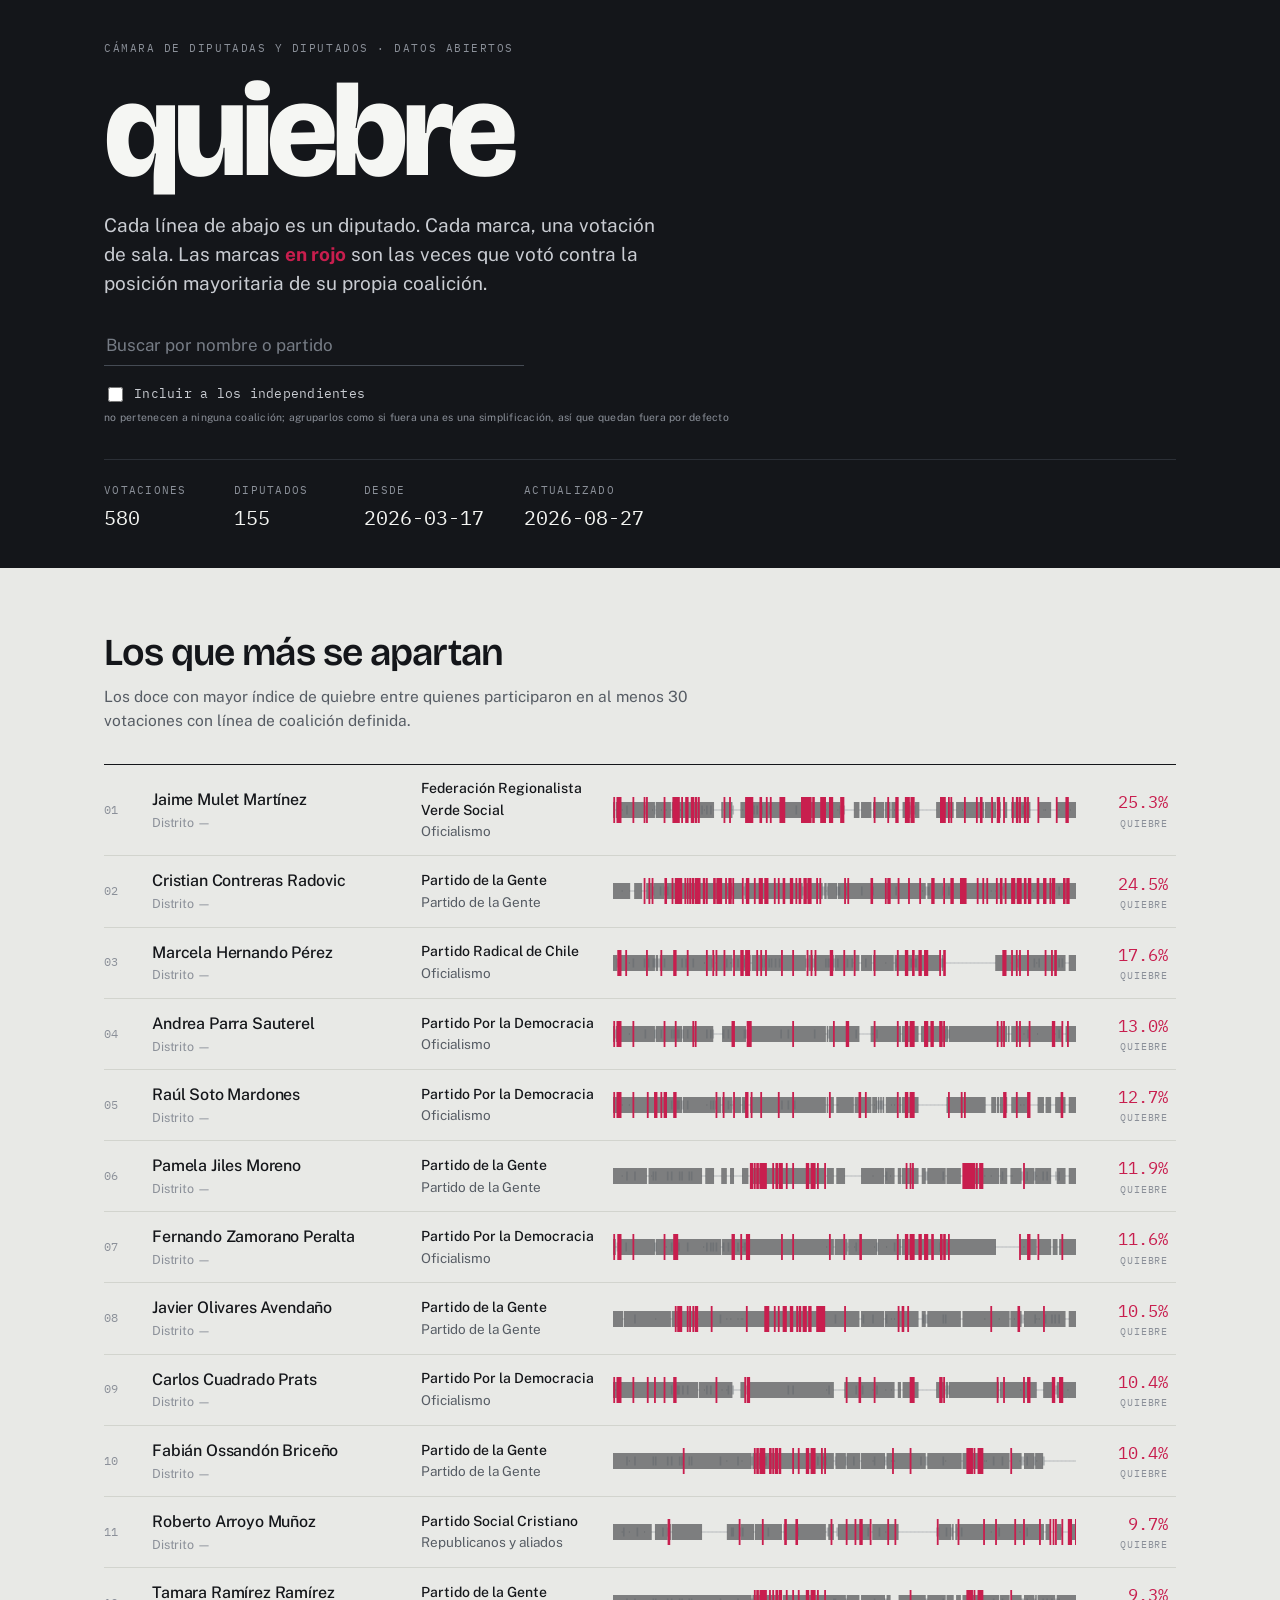
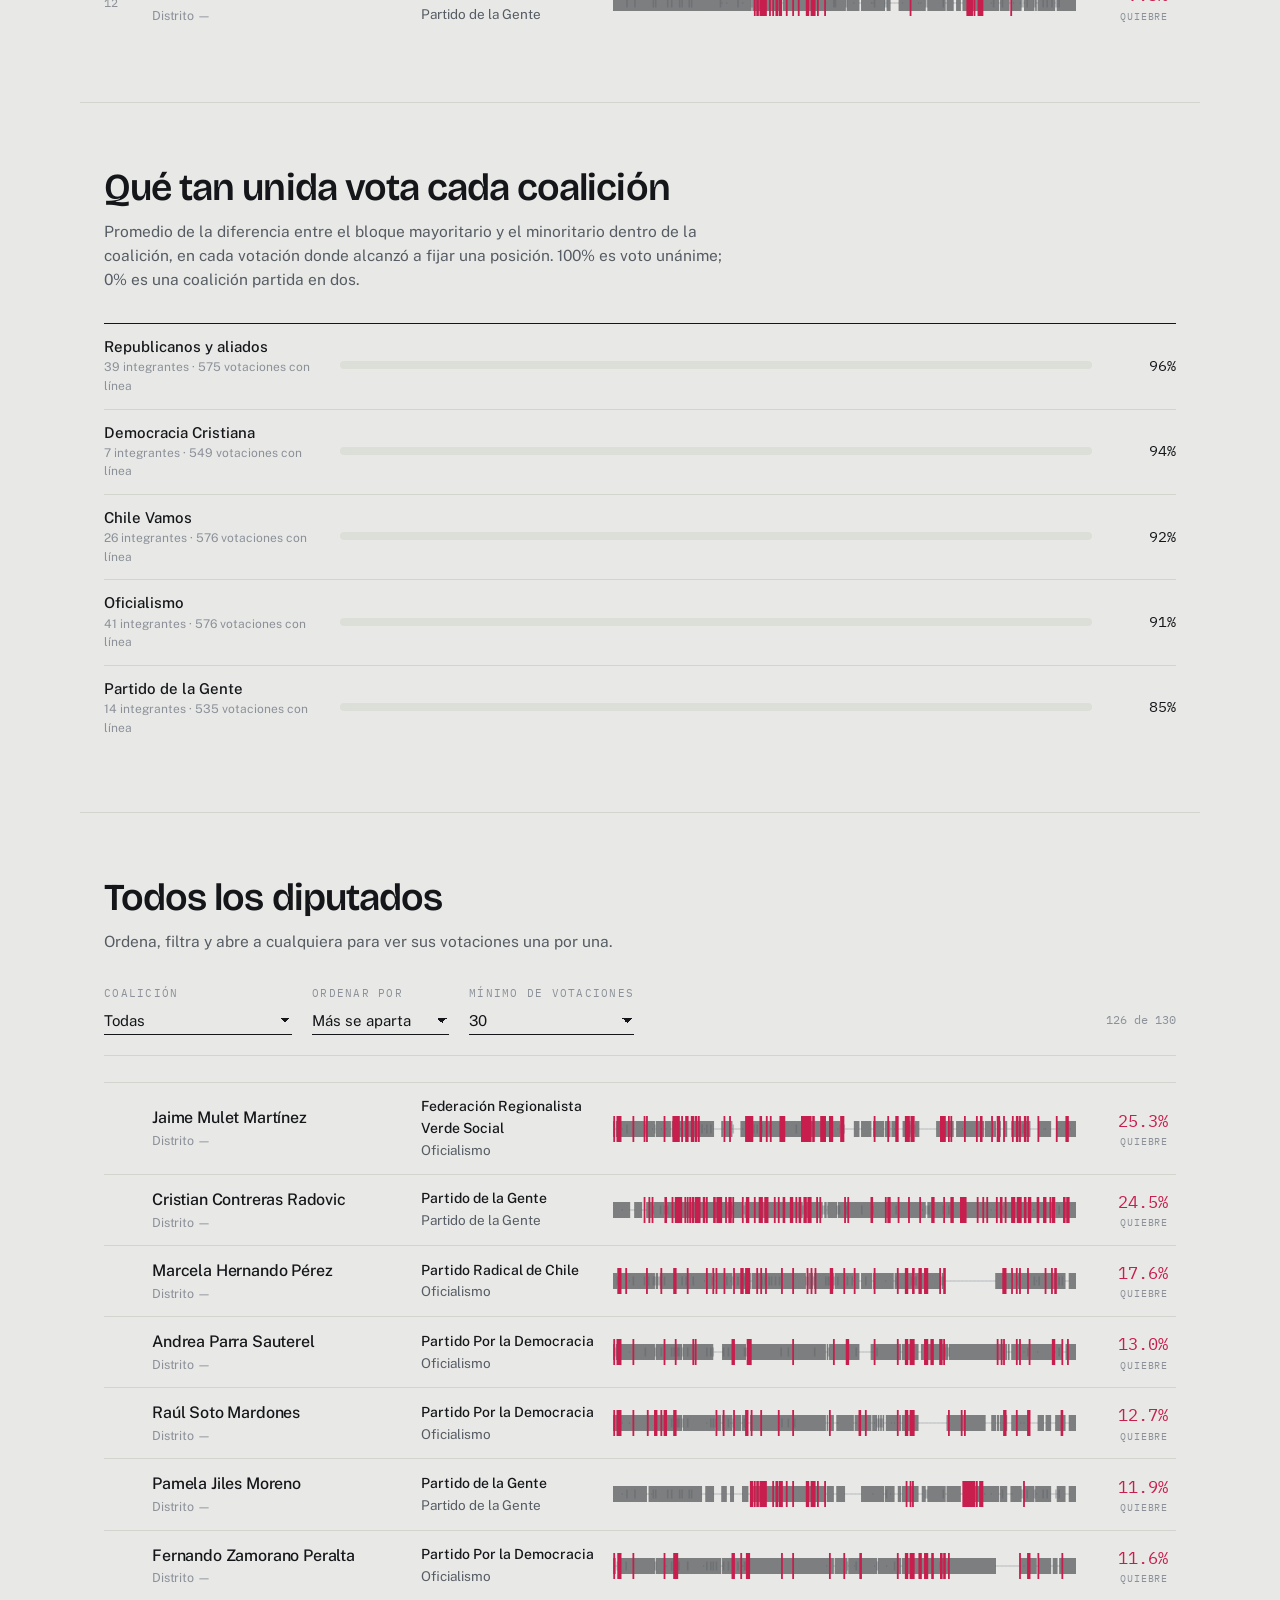
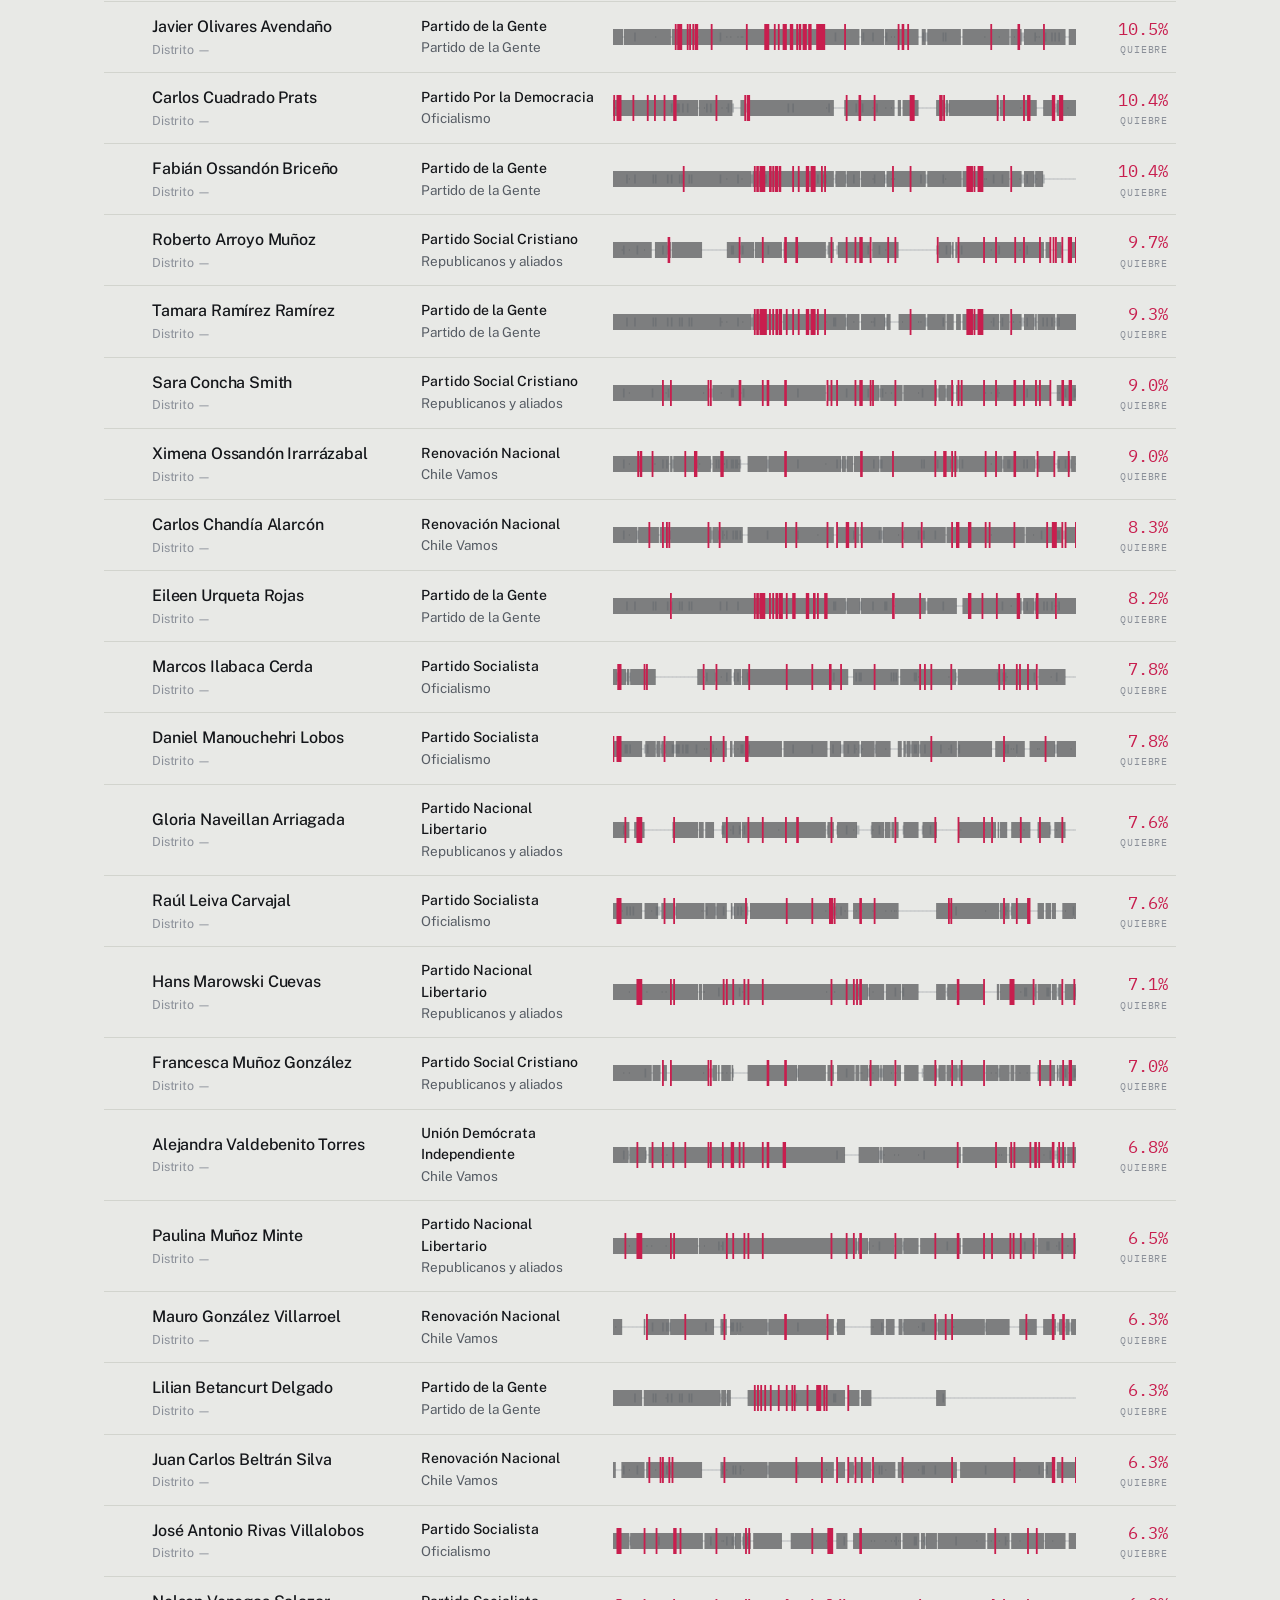
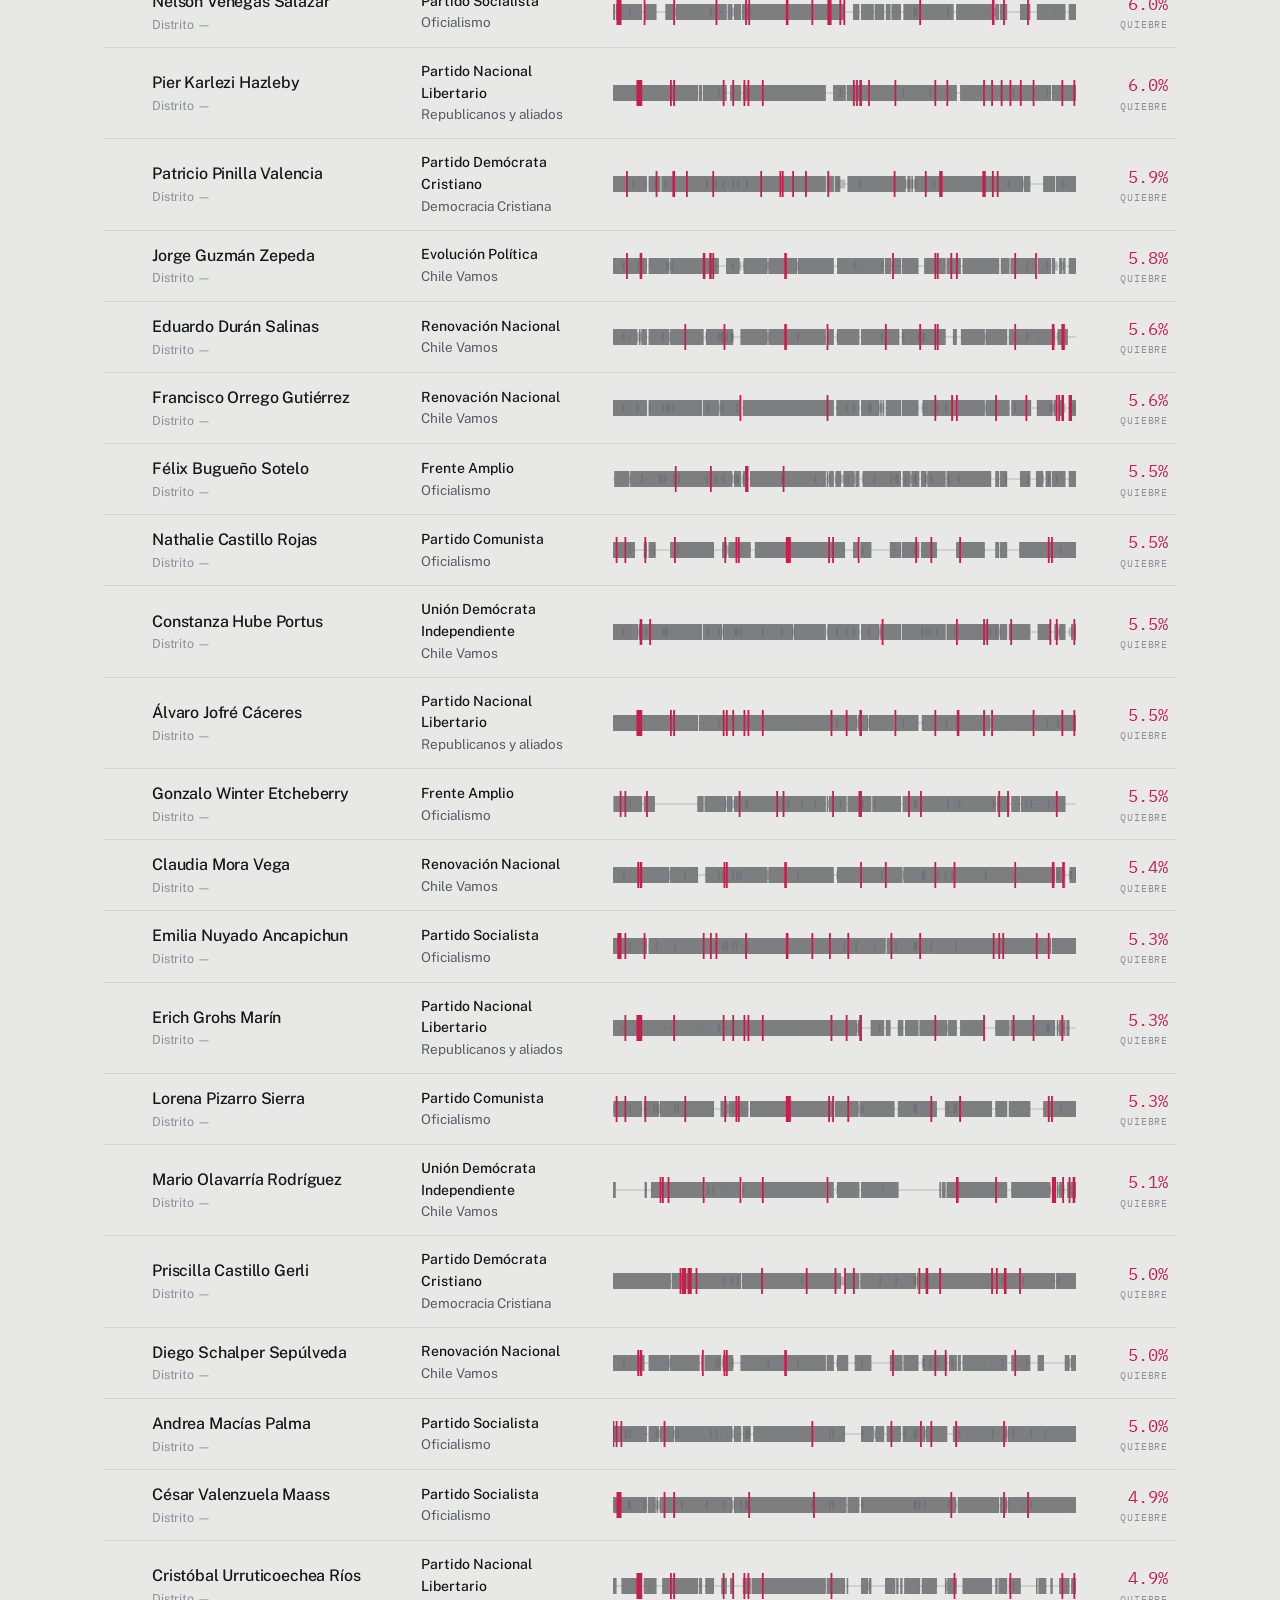
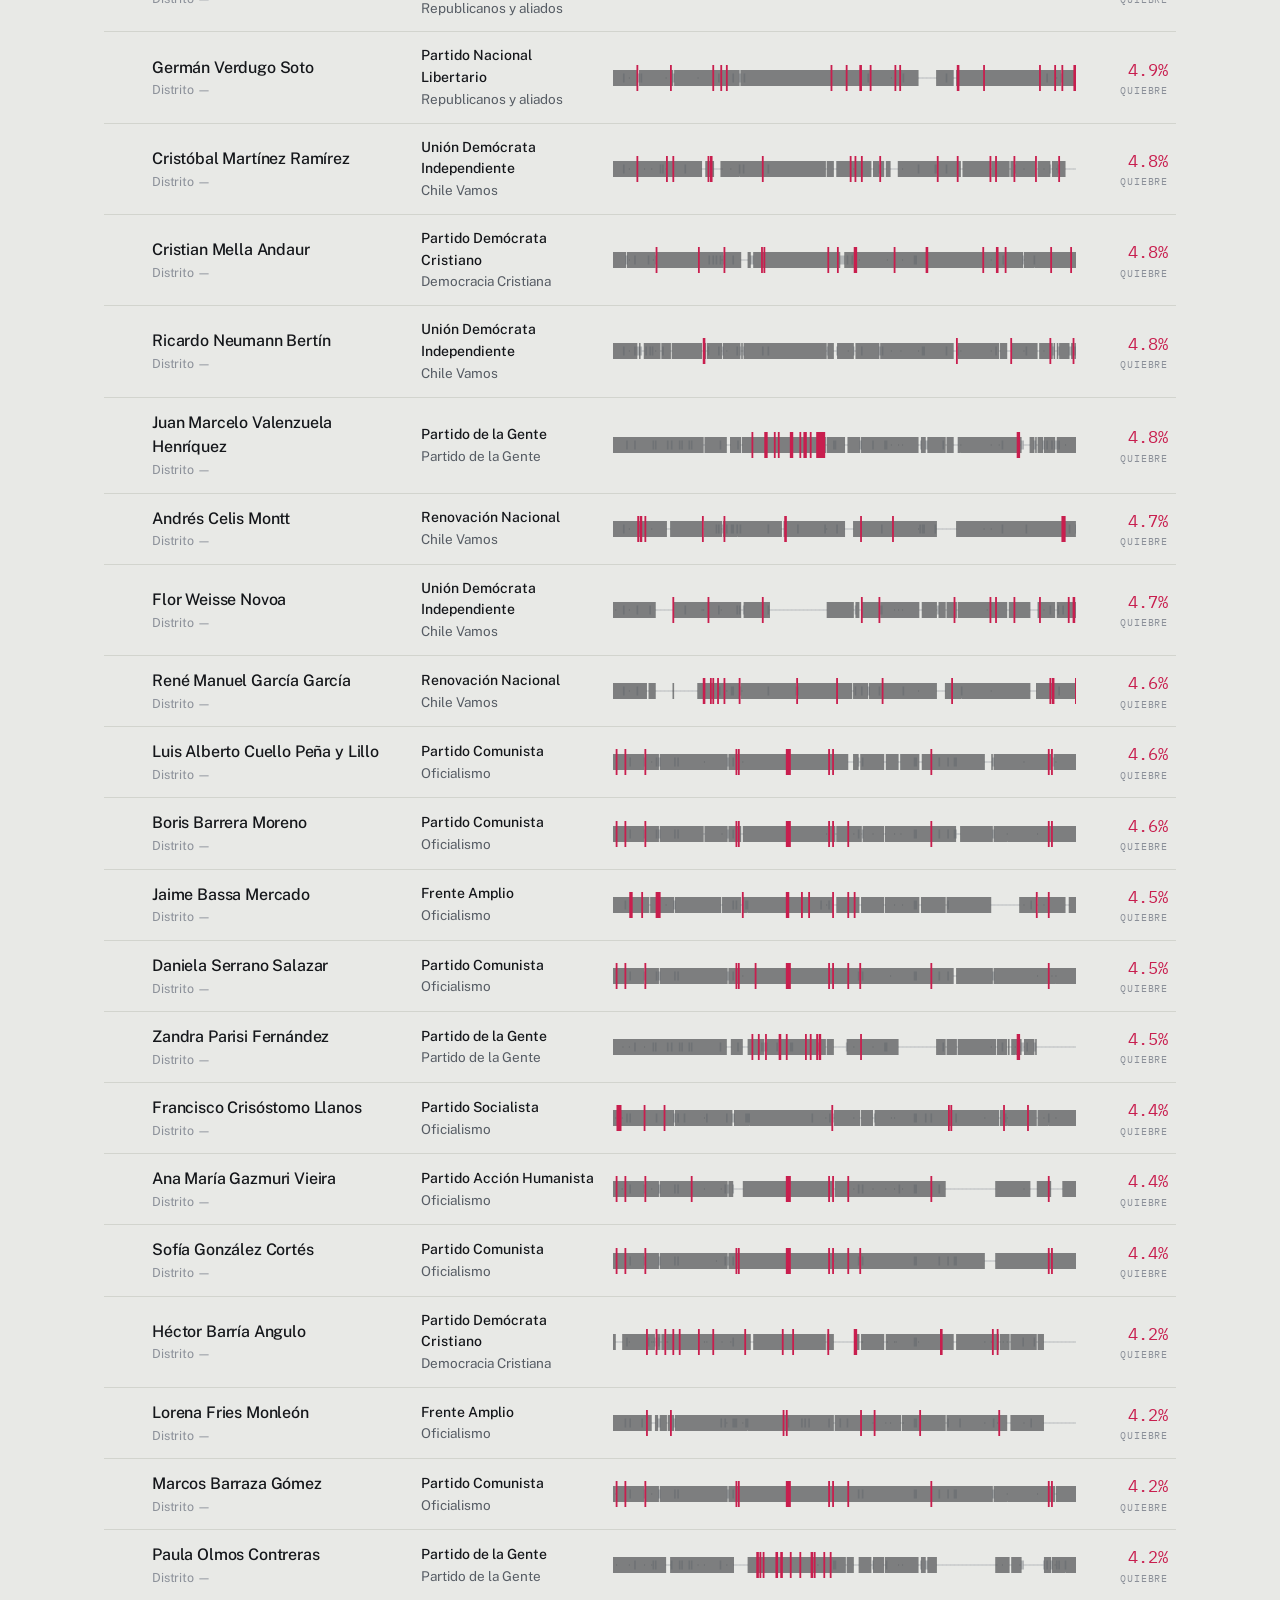
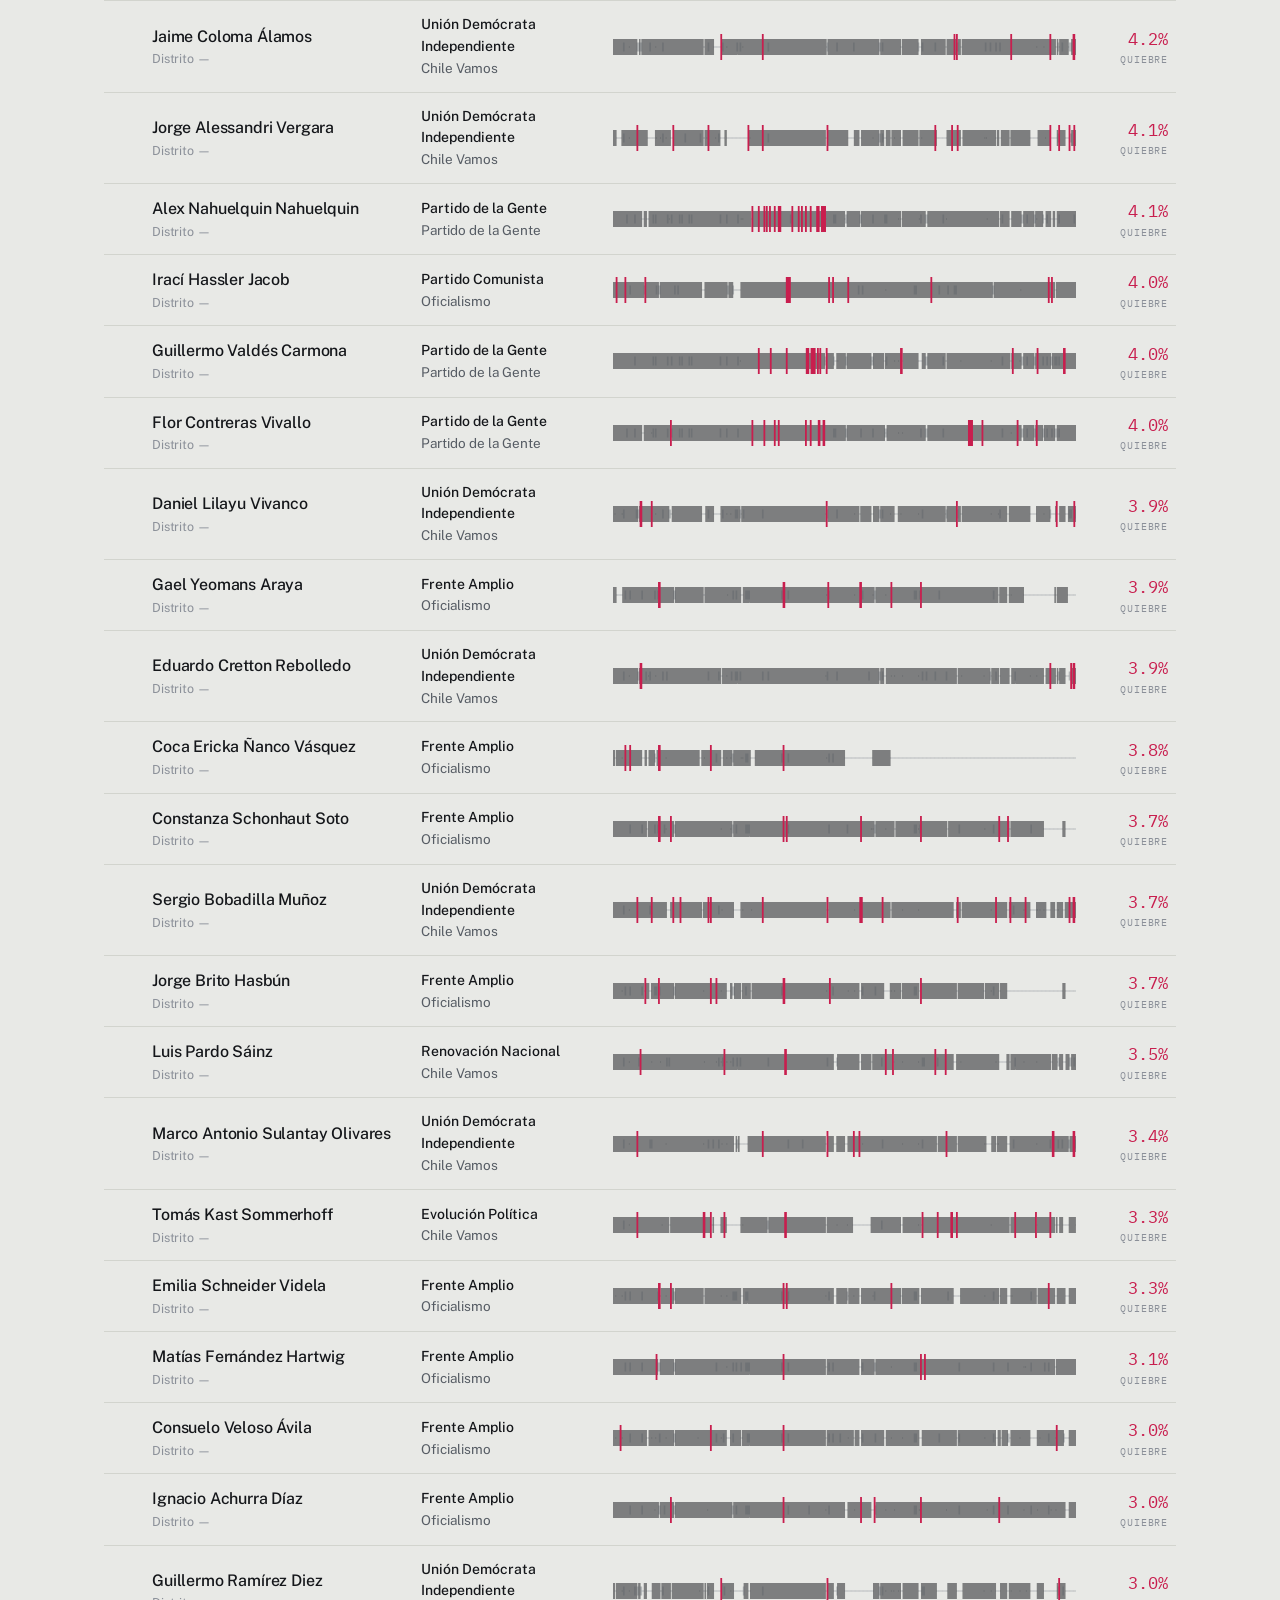
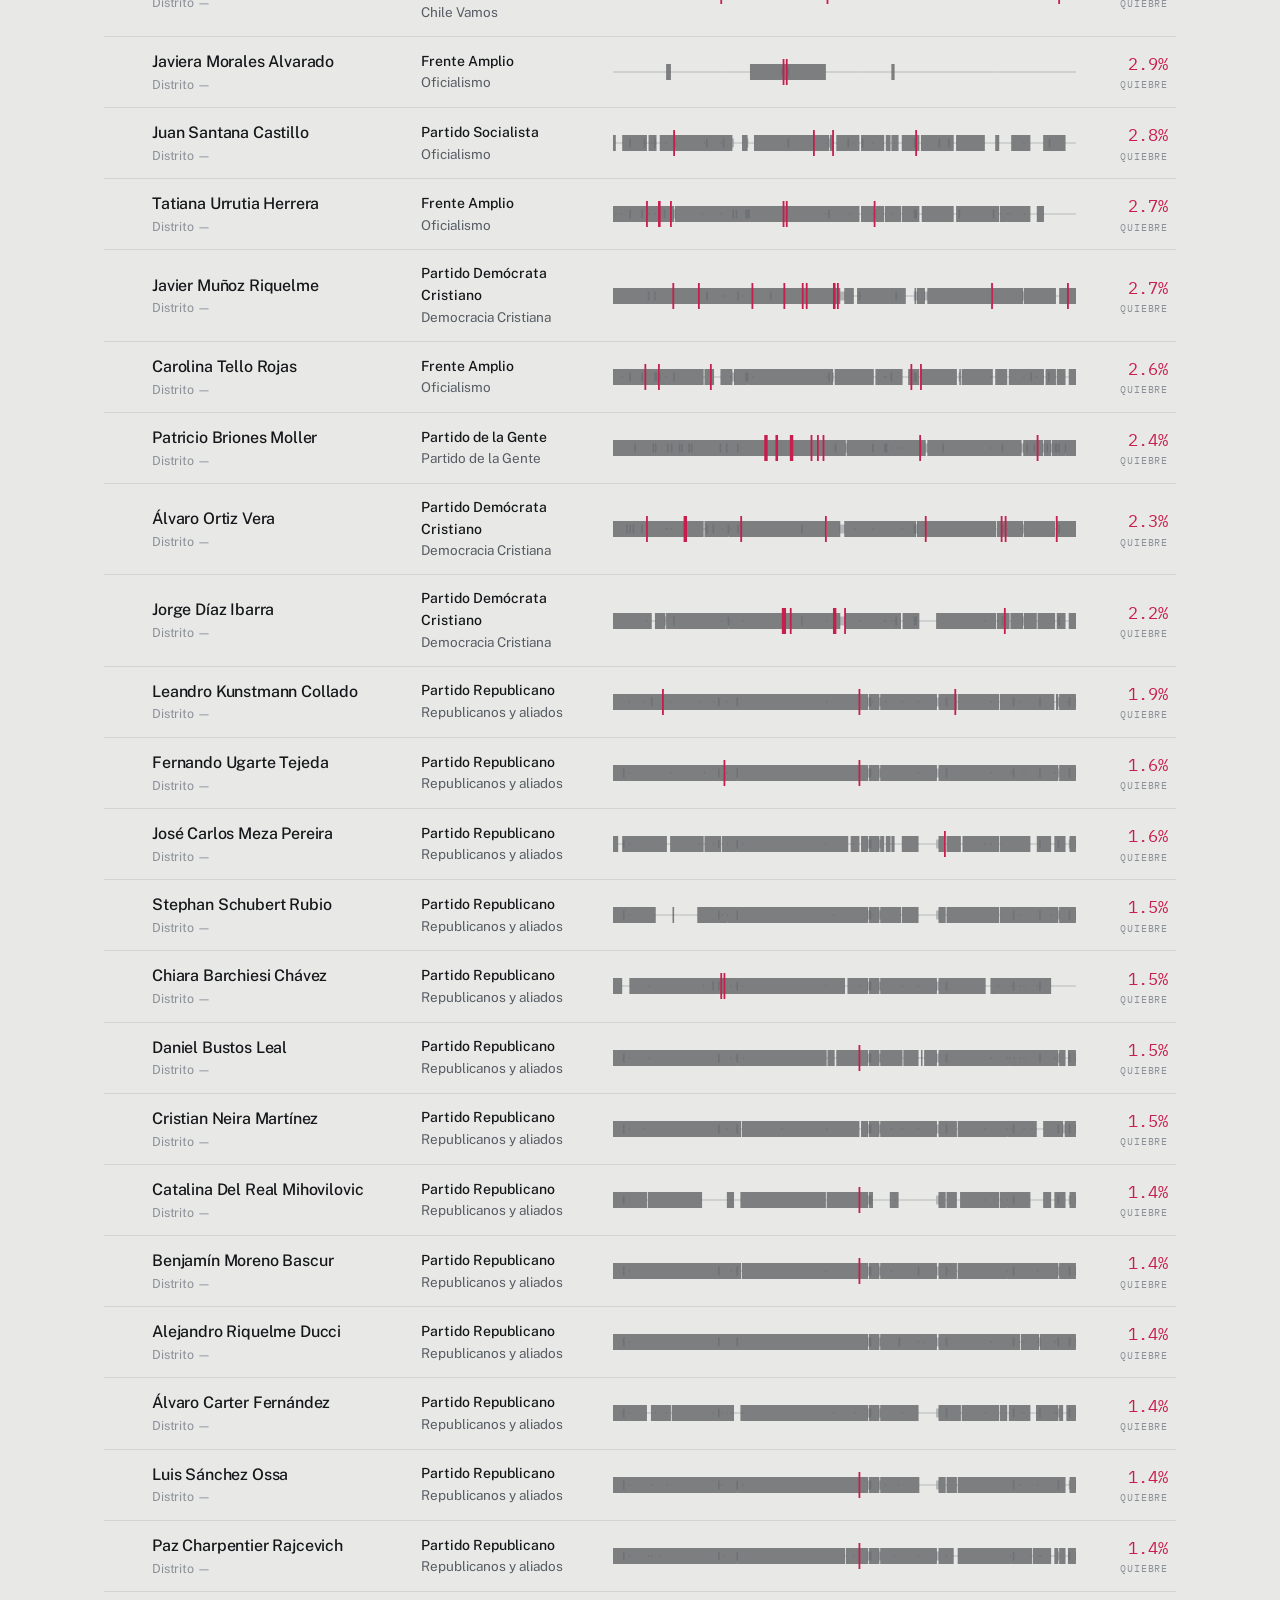
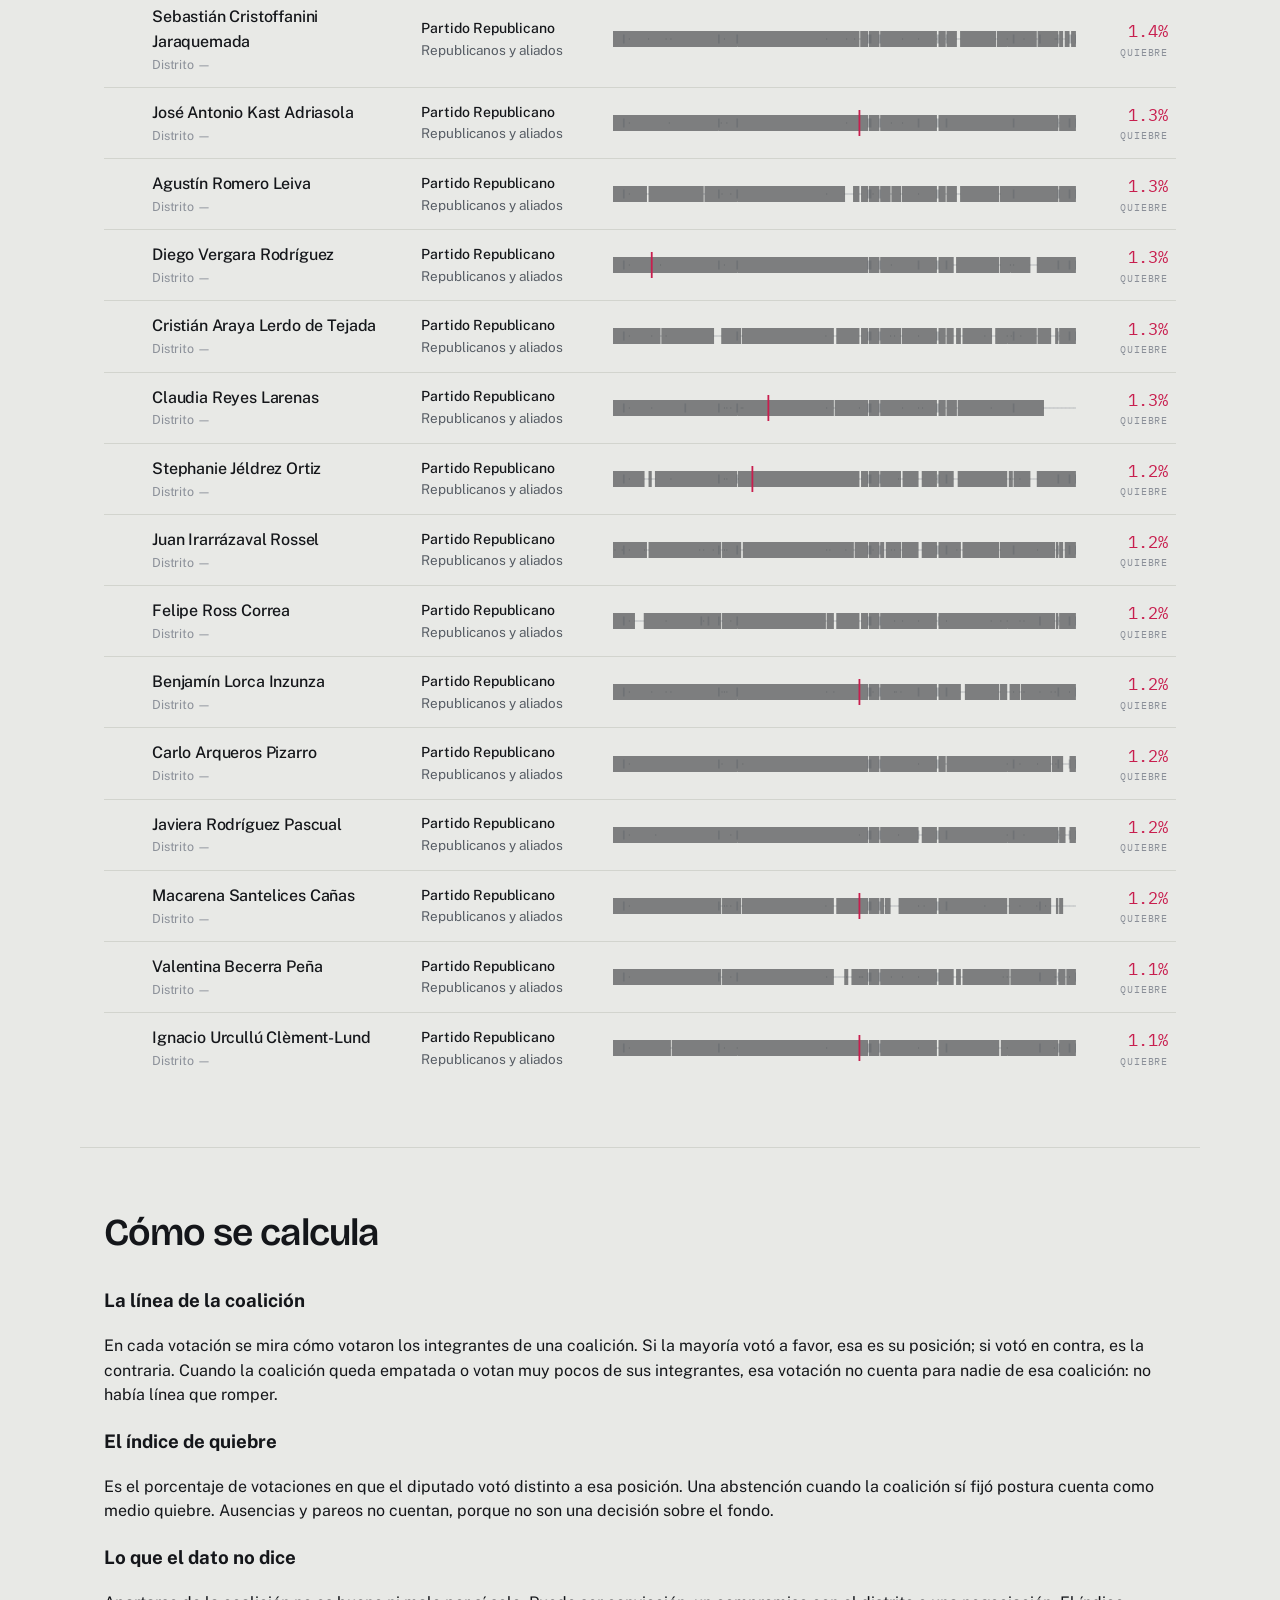
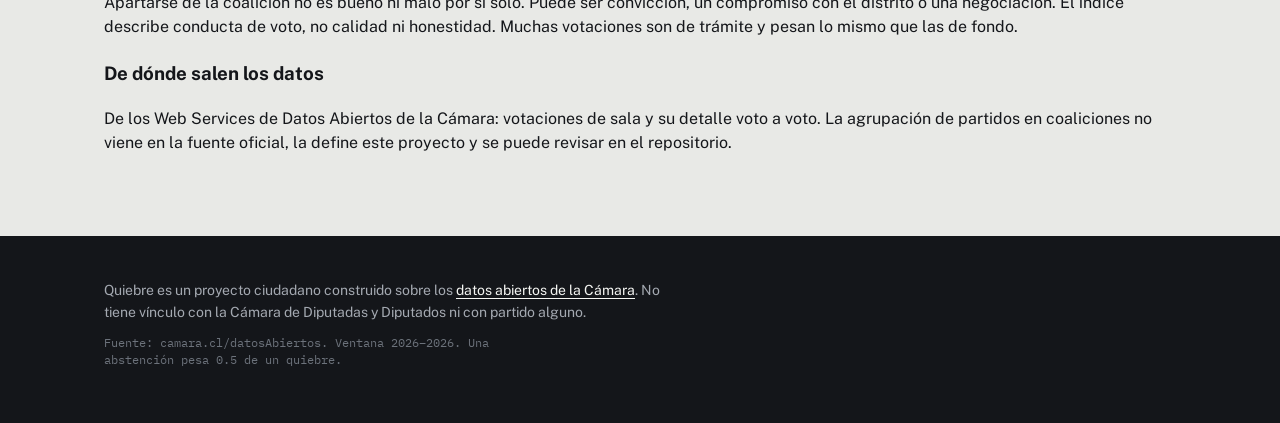
==== docs/index.html @ 6758e4ce "Version inicial de Quiebre: ETL, sitio y datos reales de 2026 Cliente de los Web Services de la Cama" ====
<!doctype html>
<html lang="es-CL">
<head>
<meta charset="utf-8">
<meta name="viewport" content="width=device-width, initial-scale=1, viewport-fit=cover">
<title>Quiebre · cómo vota cada diputado frente a su coalición</title>
<meta name="description" content="Cada votación de sala de la Cámara de Diputadas y Diputados de Chile, comparada con la posición mayoritaria de cada coalición. Datos abiertos oficiales, actualizados a diario.">
<link rel="preconnect" href="https://fonts.googleapis.com">
<link rel="preconnect" href="https://fonts.gstatic.com" crossorigin>
<link href="https://fonts.googleapis.com/css2?family=Bricolage+Grotesque:opsz,wght@12..96,600;12..96,800&family=Public+Sans:ital,wght@0,400;0,500;0,700;1,400&family=IBM+Plex+Mono:wght@400;500&display=swap" rel="stylesheet">
<link rel="stylesheet" href="styles.css">
</head>
<body>

<a class="saltar" href="#ranking">Saltar al ranking</a>

<header class="cabecera">
  <div class="envoltura">
    <p class="eyebrow">Cámara de Diputadas y Diputados · datos abiertos</p>
    <h1 class="marca">Quiebre</h1>
    <p class="tesis">Cada línea de abajo es un diputado. Cada marca, una votación de sala.
      Las marcas <span class="resalte">en rojo</span> son las veces que votó contra la posición
      mayoritaria de su propia coalición.</p>

    <div class="buscador">
      <label class="oculto" for="buscar">Buscar un diputado</label>
      <input id="buscar" type="search" placeholder="Buscar por nombre o partido" autocomplete="off">
    </div>

    <label class="incluir-independientes">
      <input type="checkbox" id="incluir-independientes">
      Incluir a los independientes
      <small>no pertenecen a ninguna coalición; agruparlos como si fuera una es una simplificación, así que quedan fuera por defecto</small>
    </label>

    <dl class="marcador" id="marcador"></dl>
  </div>
</header>

<div class="aviso" id="aviso" hidden></div>

<main>
  <section class="envoltura seccion" id="destacados">
    <div class="titulo-seccion">
      <h2>Los que más se apartan</h2>
      <p class="bajada" id="bajada-destacados"></p>
    </div>
    <ol class="lista-tiras" id="destacados-lista"></ol>
  </section>

  <section class="envoltura seccion" id="cohesion">
    <div class="titulo-seccion">
      <h2>Qué tan unida vota cada coalición</h2>
      <p class="bajada">Promedio de la diferencia entre el bloque mayoritario y el minoritario
        dentro de la coalición, en cada votación donde alcanzó a fijar una posición. 100% es voto
        unánime; 0% es una coalición partida en dos.</p>
    </div>
    <div class="barras" id="barras-cohesion"></div>
  </section>

  <section class="envoltura seccion" id="ranking">
    <div class="titulo-seccion">
      <h2>Todos los diputados</h2>
      <p class="bajada">Ordena, filtra y abre a cualquiera para ver sus votaciones una por una.</p>
    </div>

    <div class="controles">
      <label>Coalición
        <select id="filtro-coalicion"><option value="">Todas</option></select>
      </label>
      <label>Ordenar por
        <select id="orden">
          <option value="indice-desc">Más se aparta</option>
          <option value="indice-asc">Menos se aparta</option>
          <option value="nombre">Nombre</option>
          <option value="partido">Partido</option>
          <option value="computables-desc">Más votaciones</option>
        </select>
      </label>
      <label>Mínimo de votaciones
        <select id="filtro-min">
          <option value="30">30</option>
          <option value="0">Sin mínimo</option>
          <option value="100">100</option>
          <option value="200">200</option>
        </select>
      </label>
      <p class="conteo" id="conteo"></p>
    </div>

    <div class="tabla" id="tabla"></div>
  </section>

  <section class="envoltura seccion" id="metodo">
    <div class="titulo-seccion">
      <h2>Cómo se calcula</h2>
    </div>
    <div class="metodo-grilla">
      <article>
        <h3>La línea de la coalición</h3>
        <p>En cada votación se mira cómo votaron los integrantes de una coalición. Si la mayoría
          votó a favor, esa es su posición; si votó en contra, es la contraria. Cuando la coalición
          queda empatada o votan muy pocos de sus integrantes, esa votación no cuenta para nadie de
          esa coalición: no había línea que romper.</p>
      </article>
      <article>
        <h3>El índice de quiebre</h3>
        <p>Es el porcentaje de votaciones en que el diputado votó distinto a esa posición. Una
          abstención cuando la coalición sí fijó postura cuenta como medio quiebre. Ausencias y
          pareos no cuentan, porque no son una decisión sobre el fondo.</p>
      </article>
      <article>
        <h3>Lo que el dato no dice</h3>
        <p>Apartarse de la coalición no es bueno ni malo por sí solo. Puede ser convicción, un
          compromiso con el distrito o una negociación. El índice describe conducta de voto, no
          calidad ni honestidad. Muchas votaciones son de trámite y pesan lo mismo que las de fondo.</p>
      </article>
      <article>
        <h3>De dónde salen los datos</h3>
        <p>De los Web Services de Datos Abiertos de la Cámara: votaciones de sala y su detalle voto
          a voto. La agrupación de partidos en coaliciones no viene en la fuente oficial, la define
          este proyecto y se puede revisar en el repositorio.</p>
      </article>
    </div>
  </section>
</main>

<footer class="pie">
  <div class="envoltura">
    <p>Quiebre es un proyecto ciudadano construido sobre los
      <a href="https://www.camara.cl/transparencia/datosAbiertos.aspx">datos abiertos de la Cámara</a>.
      No tiene vínculo con la Cámara de Diputadas y Diputados ni con partido alguno.</p>
    <p class="pie-meta" id="pie-meta"></p>
  </div>
</footer>

<dialog class="ficha" id="ficha" aria-label="Ficha del diputado">
  <button class="cerrar" id="cerrar-ficha" aria-label="Cerrar ficha">Cerrar</button>
  <div id="ficha-cuerpo"></div>
</dialog>

<script src="app.js"></script>
</body>
</html>
---- docs/styles.css ----
/* Quiebre — tinta sobre papel, un solo color para el desacuerdo. */

:root {
  --papel: #e8e9e6;
  --panel: #f5f6f3;
  --tinta: #14161a;
  --tinta-2: #565c64;
  --tinta-3: #8b9099;
  --linea: #d2d4ce;
  --quiebre: #c81e4e;
  --quiebre-suave: rgba(200, 30, 78, 0.10);

  --display: "Bricolage Grotesque", "Helvetica Neue", sans-serif;
  --texto: "Public Sans", system-ui, -apple-system, sans-serif;
  --dato: "IBM Plex Mono", ui-monospace, monospace;

  --ancho: 1120px;
  --radio: 3px;
}

* { box-sizing: border-box; }

html { -webkit-text-size-adjust: 100%; }

body {
  margin: 0;
  background: var(--papel);
  color: var(--tinta);
  font-family: var(--texto);
  font-size: 16px;
  line-height: 1.55;
  font-feature-settings: "tnum" 0;
}

a { color: inherit; text-decoration-thickness: 1px; text-underline-offset: 3px; }
a:hover { color: var(--quiebre); }

:focus-visible {
  outline: 2px solid var(--quiebre);
  outline-offset: 3px;
}

.oculto {
  position: absolute; width: 1px; height: 1px;
  overflow: hidden; clip: rect(0 0 0 0); white-space: nowrap;
}

.saltar {
  position: absolute; left: -9999px; top: 0;
  background: var(--tinta); color: var(--papel); padding: 12px 18px; z-index: 20;
}
.saltar:focus { left: 0; }

.envoltura {
  max-width: var(--ancho);
  margin: 0 auto;
  padding: 0 24px;
}

/* ------------------------------------------------------------- cabecera */

.cabecera {
  background: var(--tinta);
  color: var(--panel);
  padding: 40px 0 34px;
  border-bottom: 1px solid var(--tinta);
}

.eyebrow {
  font-family: var(--dato);
  font-size: 11px;
  letter-spacing: 0.14em;
  text-transform: uppercase;
  color: var(--tinta-3);
  margin: 0 0 18px;
}

.marca {
  font-family: var(--display);
  font-weight: 800;
  font-size: clamp(56px, 13vw, 132px);
  line-height: 0.86;
  letter-spacing: -0.045em;
  margin: 0;
  text-transform: lowercase;
}

.tesis {
  max-width: 46ch;
  margin: 22px 0 0;
  font-size: clamp(16px, 2.2vw, 19px);
  color: #c9ccd2;
}
.resalte { color: var(--quiebre); font-weight: 700; }

.buscador { margin-top: 26px; max-width: 420px; }

.buscador input {
  width: 100%;
  background: transparent;
  border: 0;
  border-bottom: 1.5px solid #454b54;
  color: var(--panel);
  font-family: var(--texto);
  font-size: 17px;
  padding: 10px 2px;
  border-radius: 0;
}
.buscador input::placeholder { color: #767c85; }
.buscador input:focus { border-bottom-color: var(--quiebre); outline: none; }

.incluir-independientes {
  display: flex;
  flex-wrap: wrap;
  align-items: baseline;
  gap: 4px 8px;
  margin-top: 18px;
  font-family: var(--dato);
  font-size: 12.5px;
  letter-spacing: 0.02em;
  color: #c9ccd2;
  cursor: pointer;
}
.incluir-independientes input {
  accent-color: var(--quiebre);
  width: 15px;
  height: 15px;
  cursor: pointer;
  align-self: center;
}
.incluir-independientes small { color: var(--tinta-3); font-family: var(--texto); flex-basis: 100%; }

.marcador {
  display: flex;
  flex-wrap: wrap;
  gap: 8px 40px;
  margin: 34px 0 0;
  padding-top: 22px;
  border-top: 1px solid #2b2f36;
}
.marcador div { min-width: 90px; }
.marcador dt {
  font-family: var(--dato);
  font-size: 10.5px;
  letter-spacing: 0.12em;
  text-transform: uppercase;
  color: var(--tinta-3);
}
.marcador dd {
  margin: 4px 0 0;
  font-family: var(--dato);
  font-size: 20px;
  font-variant-numeric: tabular-nums;
}

/* --------------------------------------------------------------- aviso */

.aviso {
  background: var(--quiebre-suave);
  border-bottom: 1px solid rgba(200, 30, 78, 0.3);
  color: #8d1338;
  font-size: 14px;
  padding: 12px 24px;
  text-align: center;
}

/* ------------------------------------------------------------ secciones */

.seccion { padding: 64px 24px; border-bottom: 1px solid var(--linea); }
.seccion:last-of-type { border-bottom: 0; }

.titulo-seccion { margin-bottom: 32px; max-width: 62ch; }

.titulo-seccion h2 {
  font-family: var(--display);
  font-weight: 600;
  font-size: clamp(26px, 4vw, 38px);
  letter-spacing: -0.025em;
  line-height: 1.1;
  margin: 0;
}

.bajada { color: var(--tinta-2); margin: 10px 0 0; font-size: 15.5px; }

/* -------------------------------------------------------- lista de tiras */

.lista-tiras { list-style: none; margin: 0; padding: 0; }

.fila {
  display: grid;
  grid-template-columns: 30px minmax(180px, 1.3fr) minmax(120px, 0.9fr) minmax(160px, 2.4fr) 74px;
  align-items: center;
  gap: 18px;
  width: 100%;
  padding: 13px 8px 13px 0;
  border: 0;
  border-top: 1px solid var(--linea);
  background: transparent;
  text-align: left;
  font: inherit;
  color: inherit;
  cursor: pointer;
  transition: background 0.14s ease;
}
.fila:hover, .fila:focus-visible { background: var(--panel); }
.lista-tiras li:first-child .fila { border-top: 1px solid var(--tinta); }

.puesto {
  font-family: var(--dato);
  font-size: 12px;
  color: var(--tinta-3);
  font-variant-numeric: tabular-nums;
}

.nombre { font-weight: 500; letter-spacing: -0.01em; }
.nombre small { display: block; font-weight: 400; font-size: 12.5px; color: var(--tinta-3); }

.grupo { font-size: 13.5px; color: var(--tinta-2); }
.grupo b { display: block; font-weight: 500; color: var(--tinta); font-size: 14px; }

.celda-tira { min-width: 0; }

.indice {
  font-family: var(--dato);
  font-size: 17px;
  font-variant-numeric: tabular-nums;
  text-align: right;
  color: var(--quiebre);
}
.indice small { display: block; font-size: 10px; color: var(--tinta-3); letter-spacing: 0.08em; }

/* tiras svg */
.tira { display: block; width: 100%; height: 26px; }
.tira .ausente { stroke: var(--tinta-3); stroke-width: 1; opacity: 0.35; }
.tira .alineado { stroke: var(--tinta); stroke-width: 1.6; opacity: 0.5; }
.tira .abstencion { stroke: var(--tinta-2); stroke-width: 1.6; opacity: 0.35; }
.tira .marca-quiebre { stroke: var(--quiebre); stroke-width: 1.8; }

/* -------------------------------------------------------------- barras */

.barras { display: grid; gap: 2px; }

.barra {
  display: grid;
  grid-template-columns: minmax(140px, 220px) 1fr 68px;
  align-items: center;
  gap: 16px;
  padding: 11px 0;
  border-top: 1px solid var(--linea);
}
.barra:first-child { border-top: 1px solid var(--tinta); }
.barra .nom { font-weight: 500; font-size: 15px; }
.barra .nom small { display: block; font-weight: 400; font-size: 12px; color: var(--tinta-3); }
.barra .pista { height: 8px; background: #dcded8; border-radius: 99px; overflow: hidden; }
.barra .relleno { height: 100%; background: var(--tinta); border-radius: 99px; }
.barra .val {
  font-family: var(--dato); font-size: 15px; text-align: right;
  font-variant-numeric: tabular-nums;
}

/* ------------------------------------------------------------ controles */

.controles {
  display: flex;
  flex-wrap: wrap;
  align-items: flex-end;
  gap: 20px;
  margin-bottom: 26px;
  padding-bottom: 20px;
  border-bottom: 1px solid var(--linea);
}
.controles label {
  display: flex; flex-direction: column; gap: 6px;
  font-family: var(--dato); font-size: 10.5px;
  letter-spacing: 0.12em; text-transform: uppercase; color: var(--tinta-3);
}
.controles select {
  font-family: var(--texto); font-size: 15px; color: var(--tinta);
  background: transparent; border: 0; border-bottom: 1.5px solid var(--tinta);
  padding: 5px 20px 5px 0; border-radius: 0;
  appearance: none;
  background-image: linear-gradient(45deg, transparent 50%, var(--tinta) 50%),
                    linear-gradient(135deg, var(--tinta) 50%, transparent 50%);
  background-position: right 7px center, right 2px center;
  background-size: 5px 5px, 5px 5px;
  background-repeat: no-repeat;
}
.conteo {
  margin: 0 0 6px auto;
  font-family: var(--dato); font-size: 12px; color: var(--tinta-3);
  font-variant-numeric: tabular-nums;
}

.vacio { padding: 48px 0; color: var(--tinta-2); }

/* ----------------------------------------------------------------- ficha */

.ficha {
  border: 0;
  padding: 0;
  width: min(760px, 94vw);
  max-height: 88vh;
  background: var(--panel);
  color: var(--tinta);
  border-radius: var(--radio);
  box-shadow: 0 30px 80px rgba(20, 22, 26, 0.34);
}
.ficha::backdrop { background: rgba(20, 22, 26, 0.55); }

.cerrar {
  position: sticky; top: 0; float: right;
  margin: 12px 12px 0 0;
  background: transparent; border: 1px solid var(--linea); color: var(--tinta-2);
  font-family: var(--dato); font-size: 11px; letter-spacing: 0.1em; text-transform: uppercase;
  padding: 7px 12px; border-radius: 99px; cursor: pointer; z-index: 2;
}
.cerrar:hover { border-color: var(--quiebre); color: var(--quiebre); }

.ficha-encabezado { padding: 30px 30px 22px; }
.ficha-encabezado h3 {
  font-family: var(--display); font-weight: 600;
  font-size: clamp(24px, 4vw, 33px); letter-spacing: -0.025em;
  margin: 4px 0 6px; line-height: 1.08; max-width: 20ch;
}
.ficha-encabezado .grupo { font-size: 14.5px; }

.cifras {
  display: grid; grid-template-columns: repeat(auto-fit, minmax(126px, 1fr));
  gap: 1px; background: var(--linea);
  border-top: 1px solid var(--linea); border-bottom: 1px solid var(--linea);
}
.cifra { background: var(--panel); padding: 18px 20px; }
.cifra dt {
  font-family: var(--dato); font-size: 10px; letter-spacing: 0.12em;
  text-transform: uppercase; color: var(--tinta-3);
}
.cifra dd {
  margin: 6px 0 0; font-family: var(--dato); font-size: 24px;
  font-variant-numeric: tabular-nums;
}
.cifra.destacada dd { color: var(--quiebre); }
.cifra p { margin: 4px 0 0; font-size: 12px; color: var(--tinta-2); }

.bloque { padding: 26px 30px; }
.bloque h4 {
  font-family: var(--dato); font-size: 10.5px; letter-spacing: 0.13em;
  text-transform: uppercase; color: var(--tinta-3); margin: 0 0 14px; font-weight: 500;
}

.tira-detalle { height: 46px; }

.leyenda {
  display: flex; flex-wrap: wrap; gap: 6px 18px; margin: 12px 0 0;
  font-size: 12px; color: var(--tinta-2);
}
.leyenda span { display: inline-flex; align-items: center; gap: 7px; }
.leyenda i { width: 2px; height: 14px; display: inline-block; }

.pista-dato {
  min-height: 20px; margin-top: 10px;
  font-family: var(--dato); font-size: 12px; color: var(--tinta-2);
}

.quiebres { list-style: none; margin: 0; padding: 0; }
.quiebres li {
  padding: 12px 0; border-top: 1px solid var(--linea);
  display: grid; grid-template-columns: 82px 1fr; gap: 16px;
}
.quiebres time { font-family: var(--dato); font-size: 12px; color: var(--tinta-3); }
.quiebres p { margin: 0; font-size: 14.5px; }
.quiebres .contraste { margin-top: 5px; font-size: 12.5px; color: var(--tinta-2); }
.quiebres .boletin { font-family: var(--dato); font-size: 11.5px; color: var(--tinta-3); white-space: nowrap; }
.quiebres .contraste b { color: var(--quiebre); font-weight: 500; }

/* ------------------------------------------------------------------ pie */

.pie {
  background: var(--tinta); color: #a4a9b1;
  padding: 44px 0; font-size: 14px;
}
.pie p { max-width: 62ch; margin: 0 0 10px; }
.pie a { color: var(--panel); }
.pie-meta { font-family: var(--dato); font-size: 11.5px; color: #6c727b; }

/* --------------------------------------------------------------- movil */

@media (max-width: 860px) {
  .fila { grid-template-columns: 24px 1fr 66px; gap: 4px 12px; }
  .fila .puesto { grid-area: 1 / 1 / 2 / 2; }
  .fila .nombre { grid-area: 1 / 2 / 2 / 3; }
  .fila .indice { grid-area: 1 / 3 / 2 / 4; }
  .fila .grupo  { grid-area: 2 / 2 / 3 / 4; }
  .fila .celda-tira { grid-area: 3 / 1 / 4 / 4; margin-top: 6px; }
  .barra { grid-template-columns: 1fr 62px; gap: 6px 12px; }
  .barra .nom { grid-area: 1 / 1 / 2 / 2; }
  .barra .val { grid-area: 1 / 2 / 2 / 3; }
  .barra .pista { grid-area: 2 / 1 / 3 / 3; }
  .seccion { padding: 44px 20px; }
  .envoltura { padding: 0 20px; }
  .quiebres li { grid-template-columns: 1fr; gap: 4px; }
}

@media (prefers-reduced-motion: reduce) {
  * { transition: none !important; animation: none !important; }
}
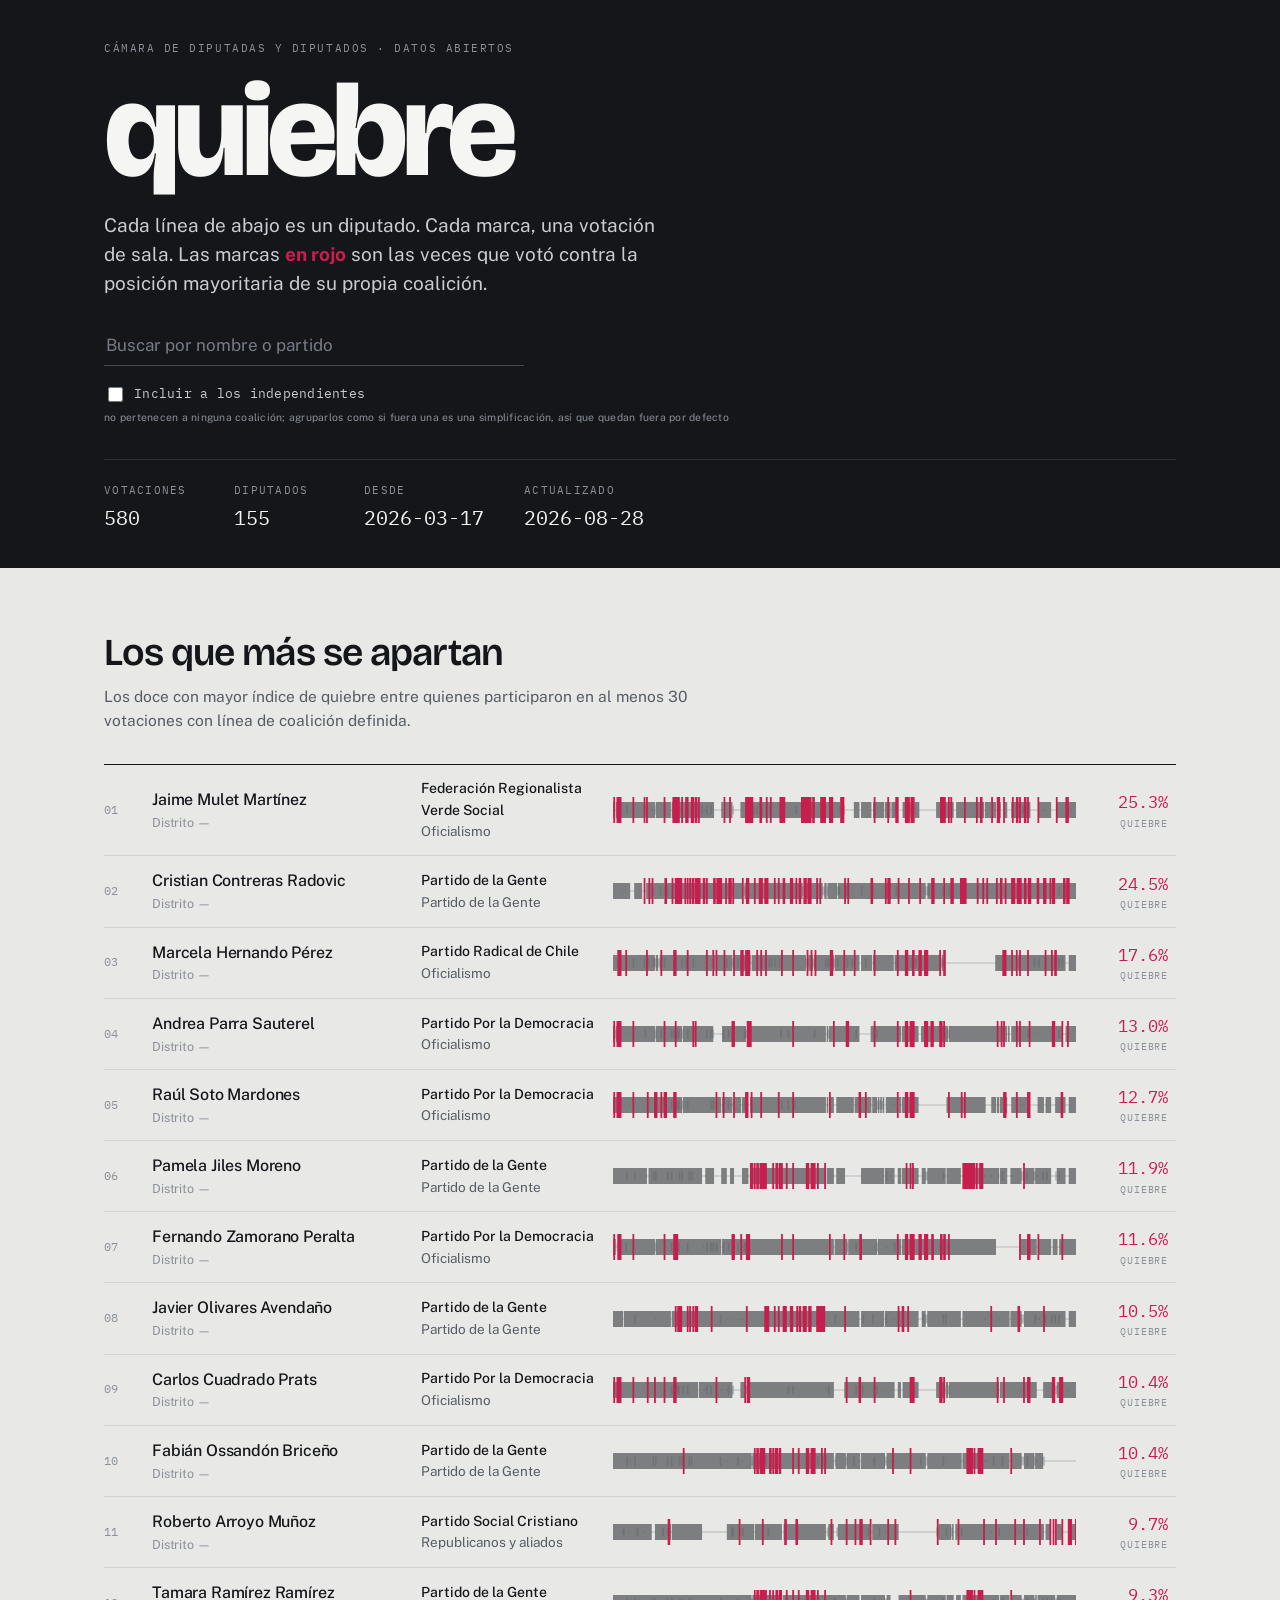
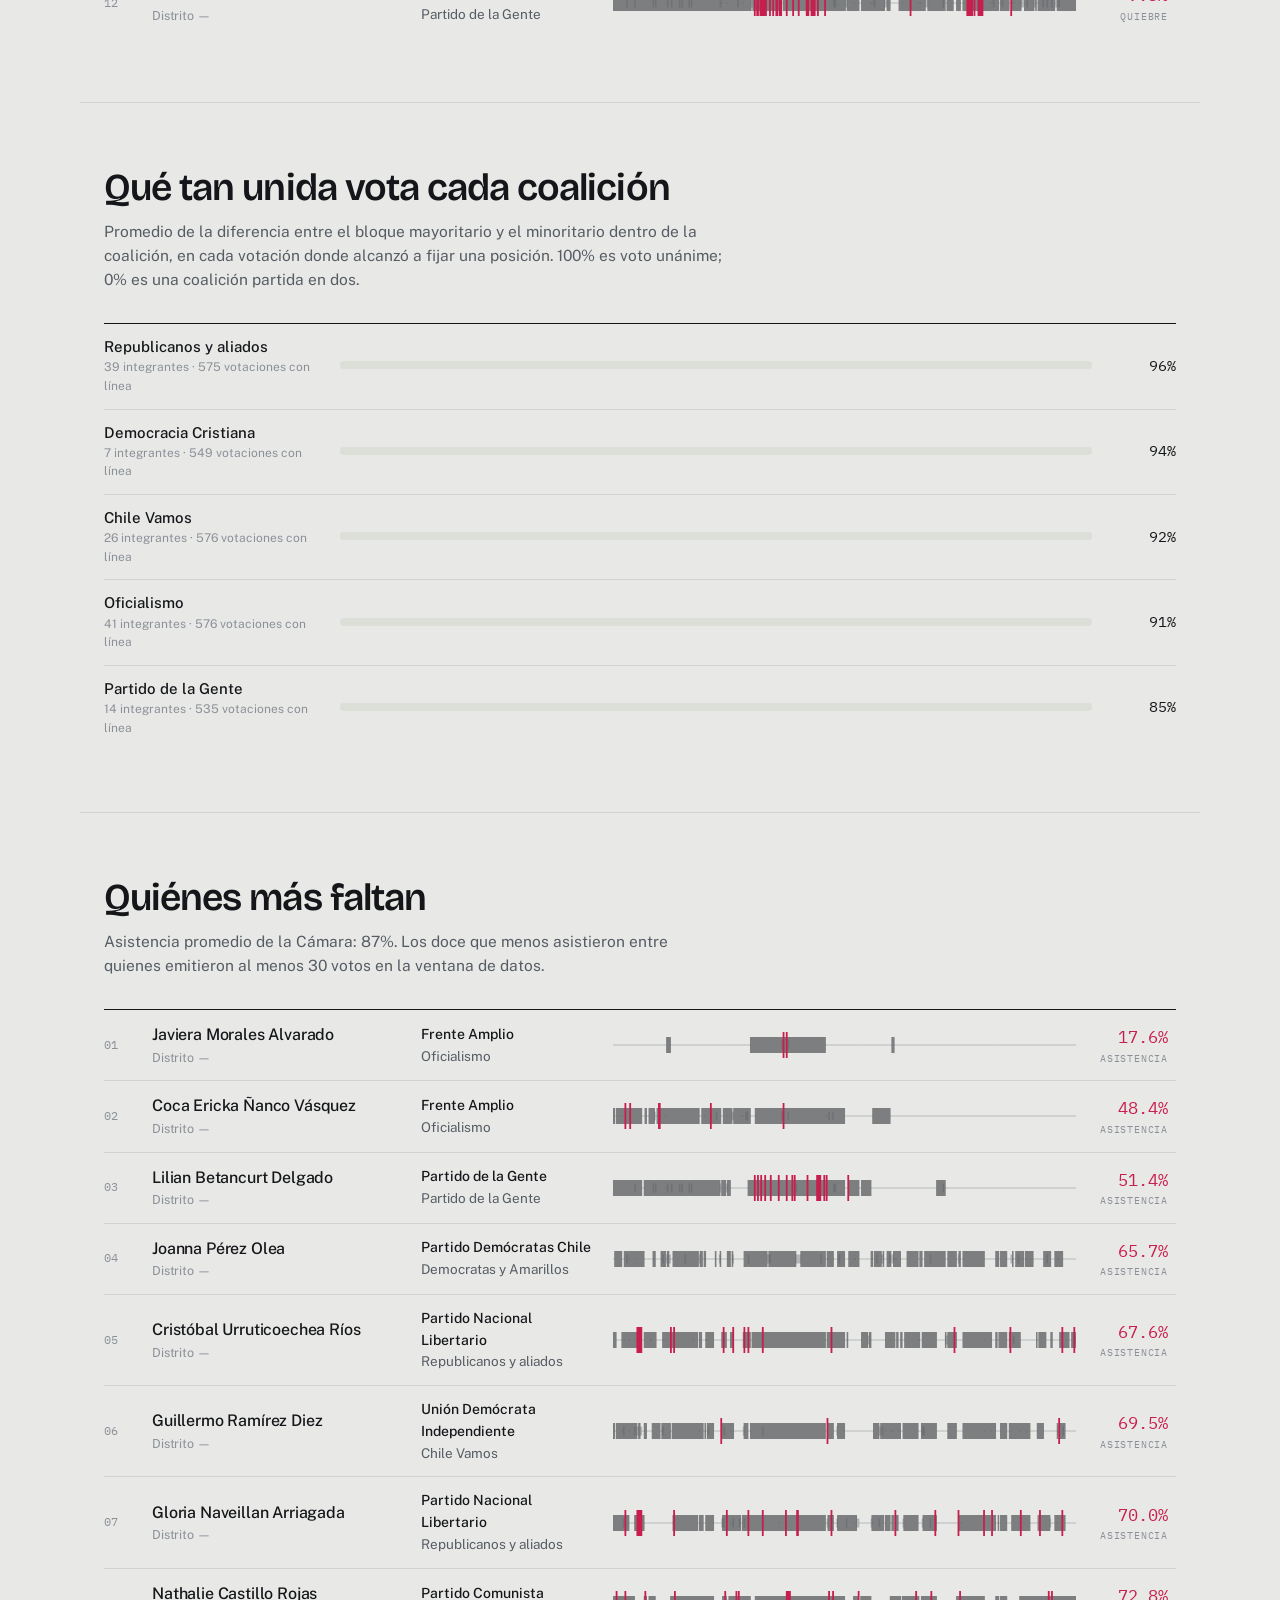
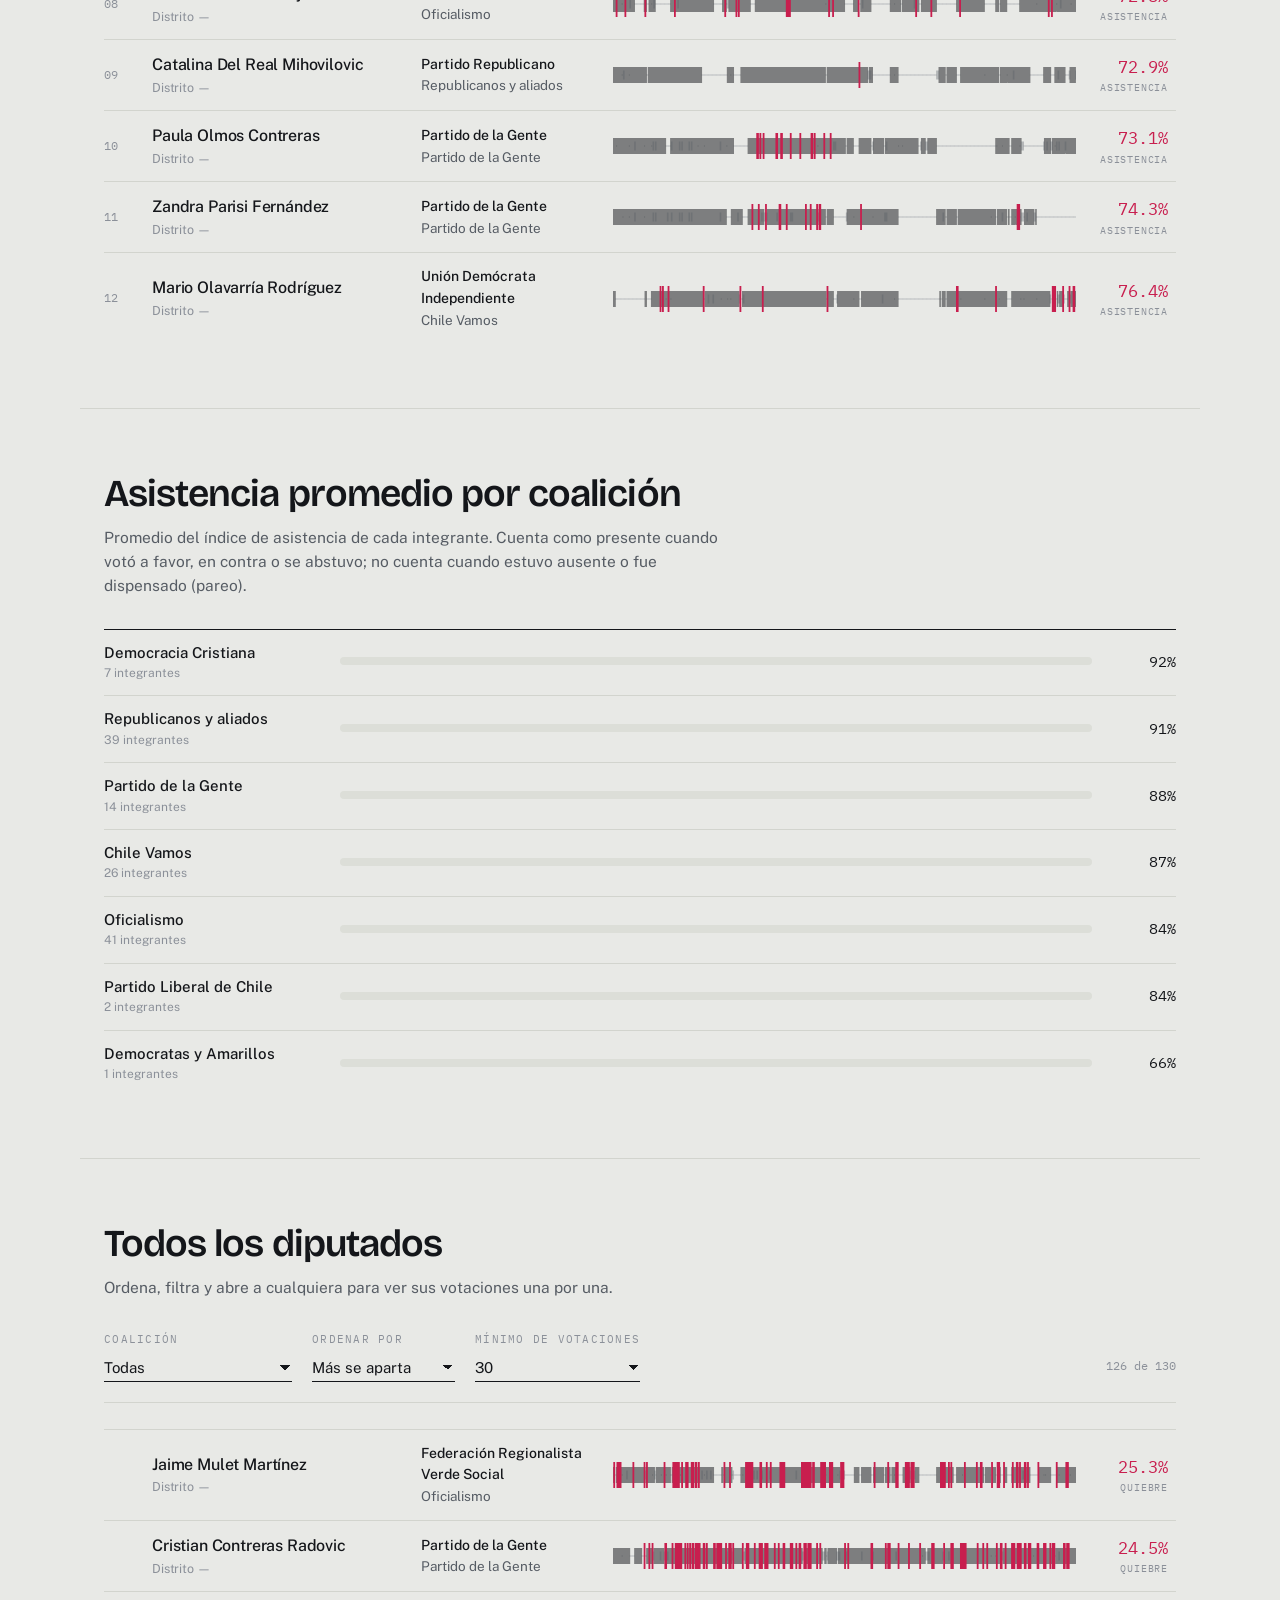
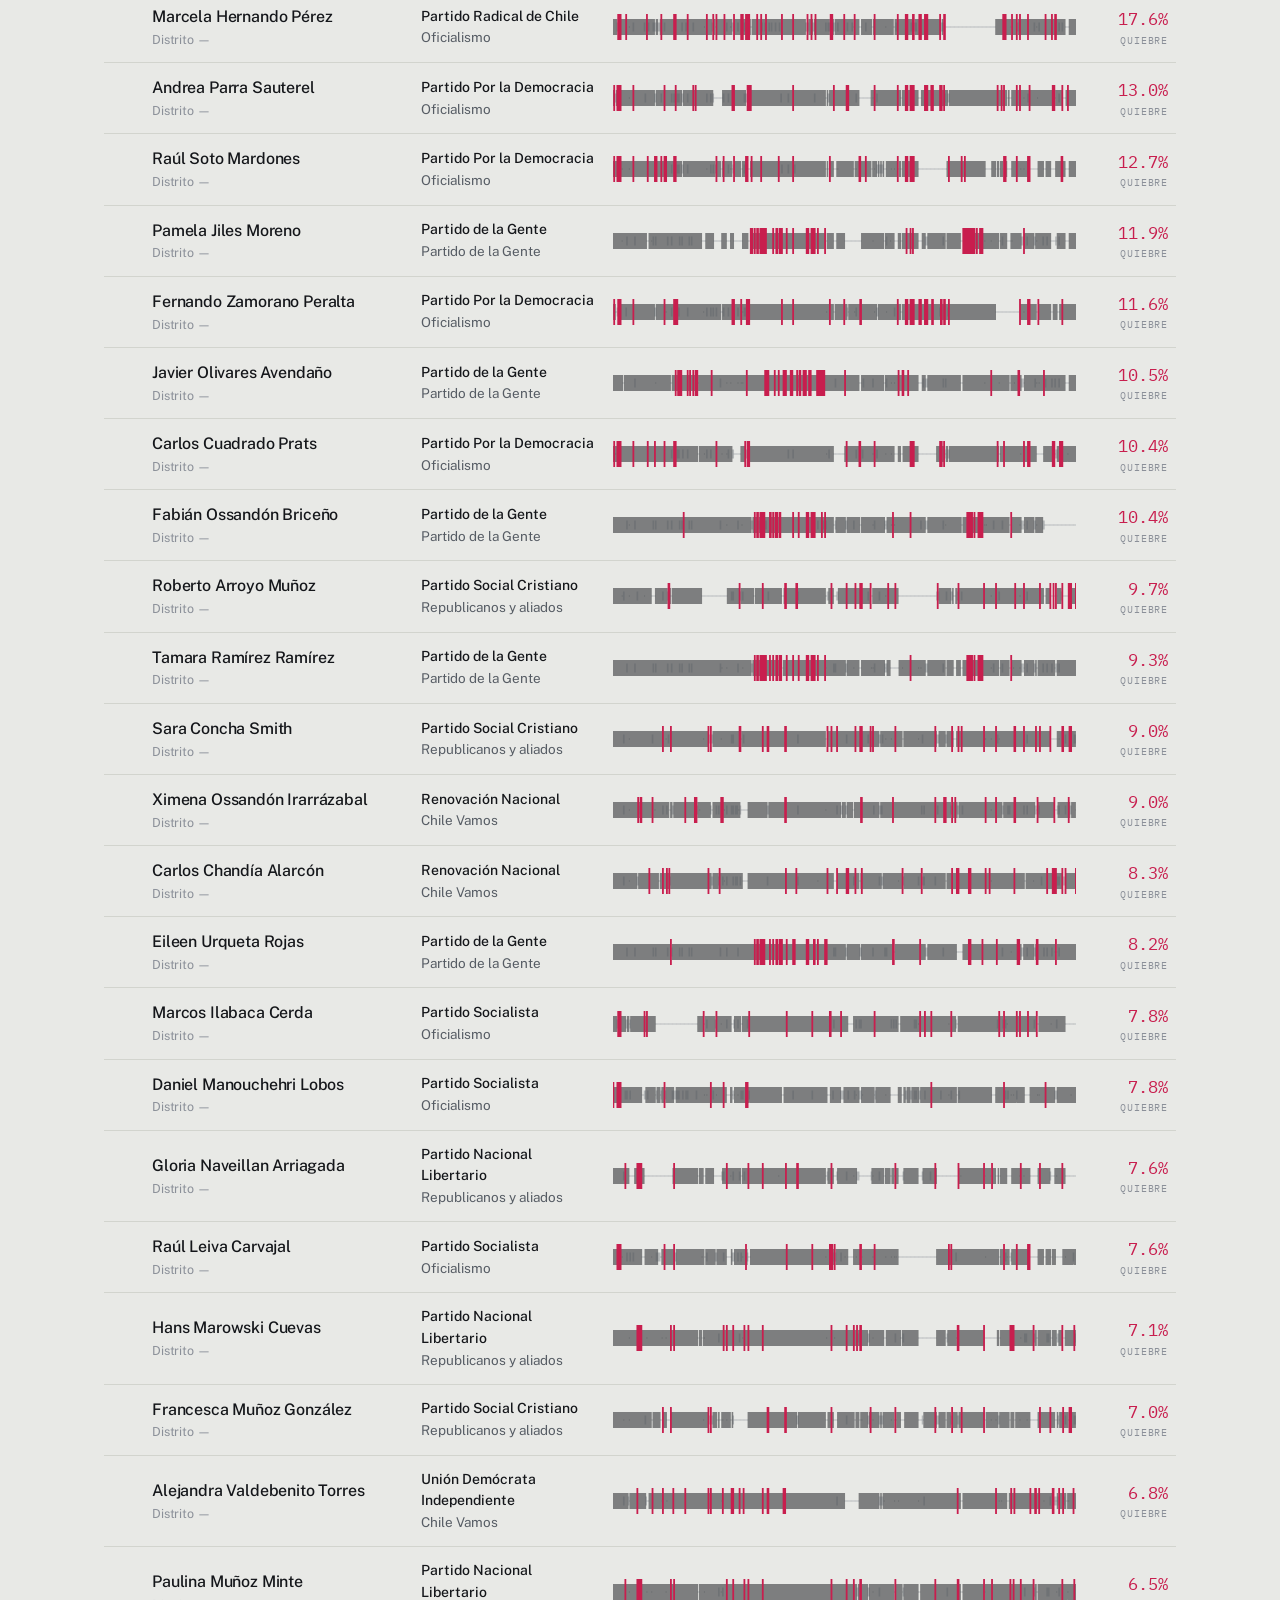
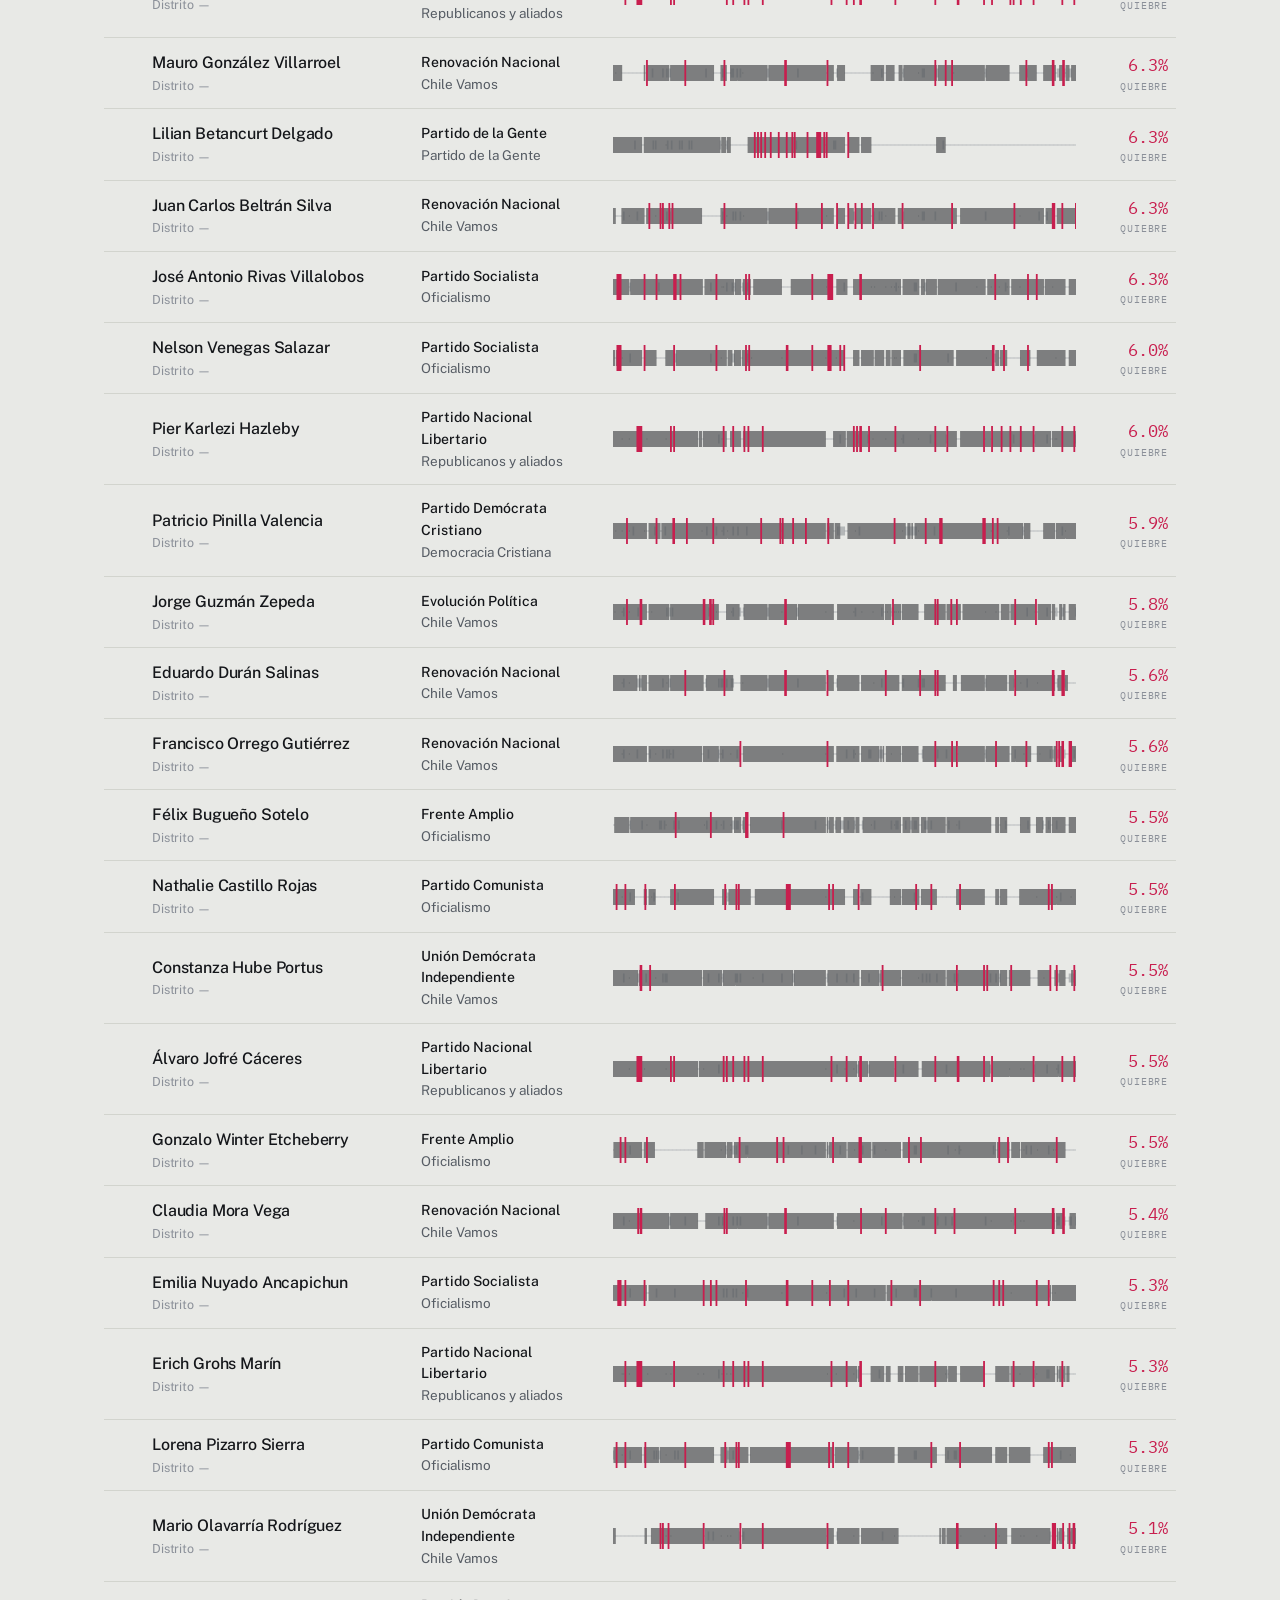
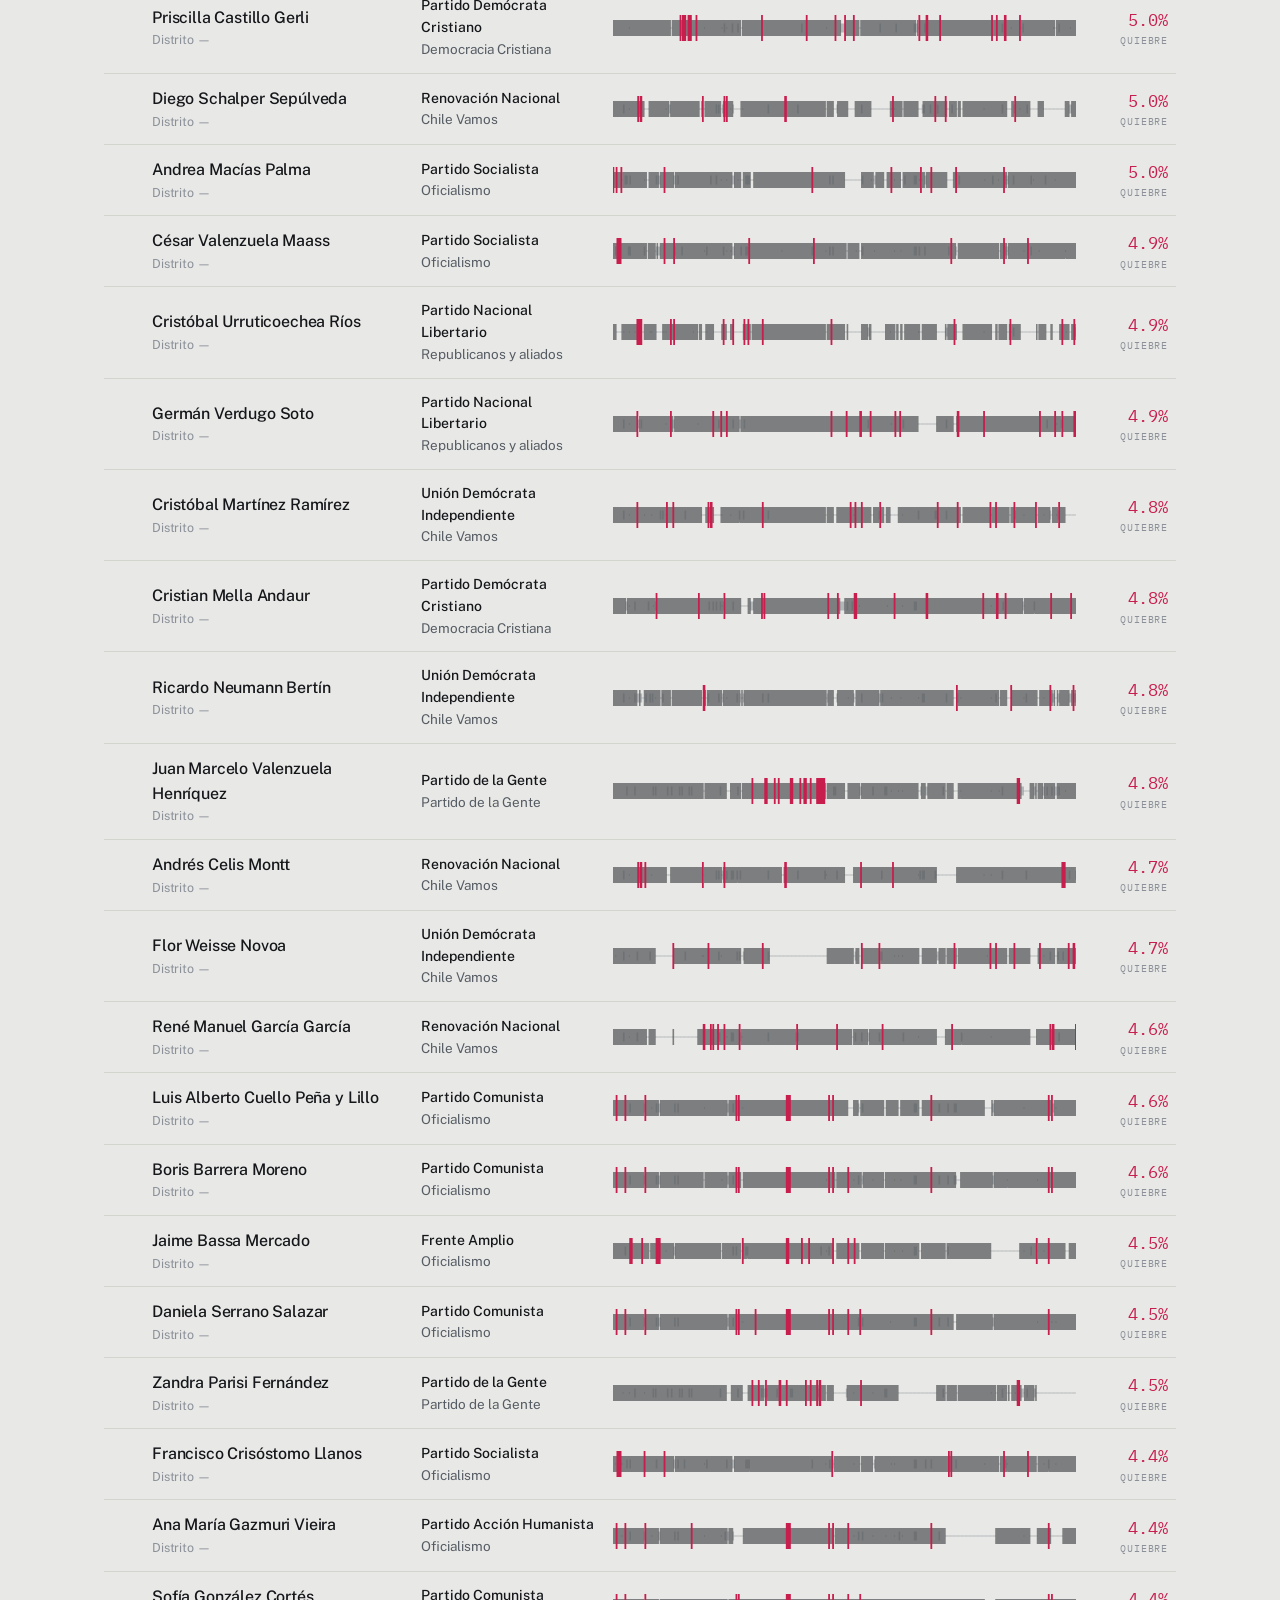
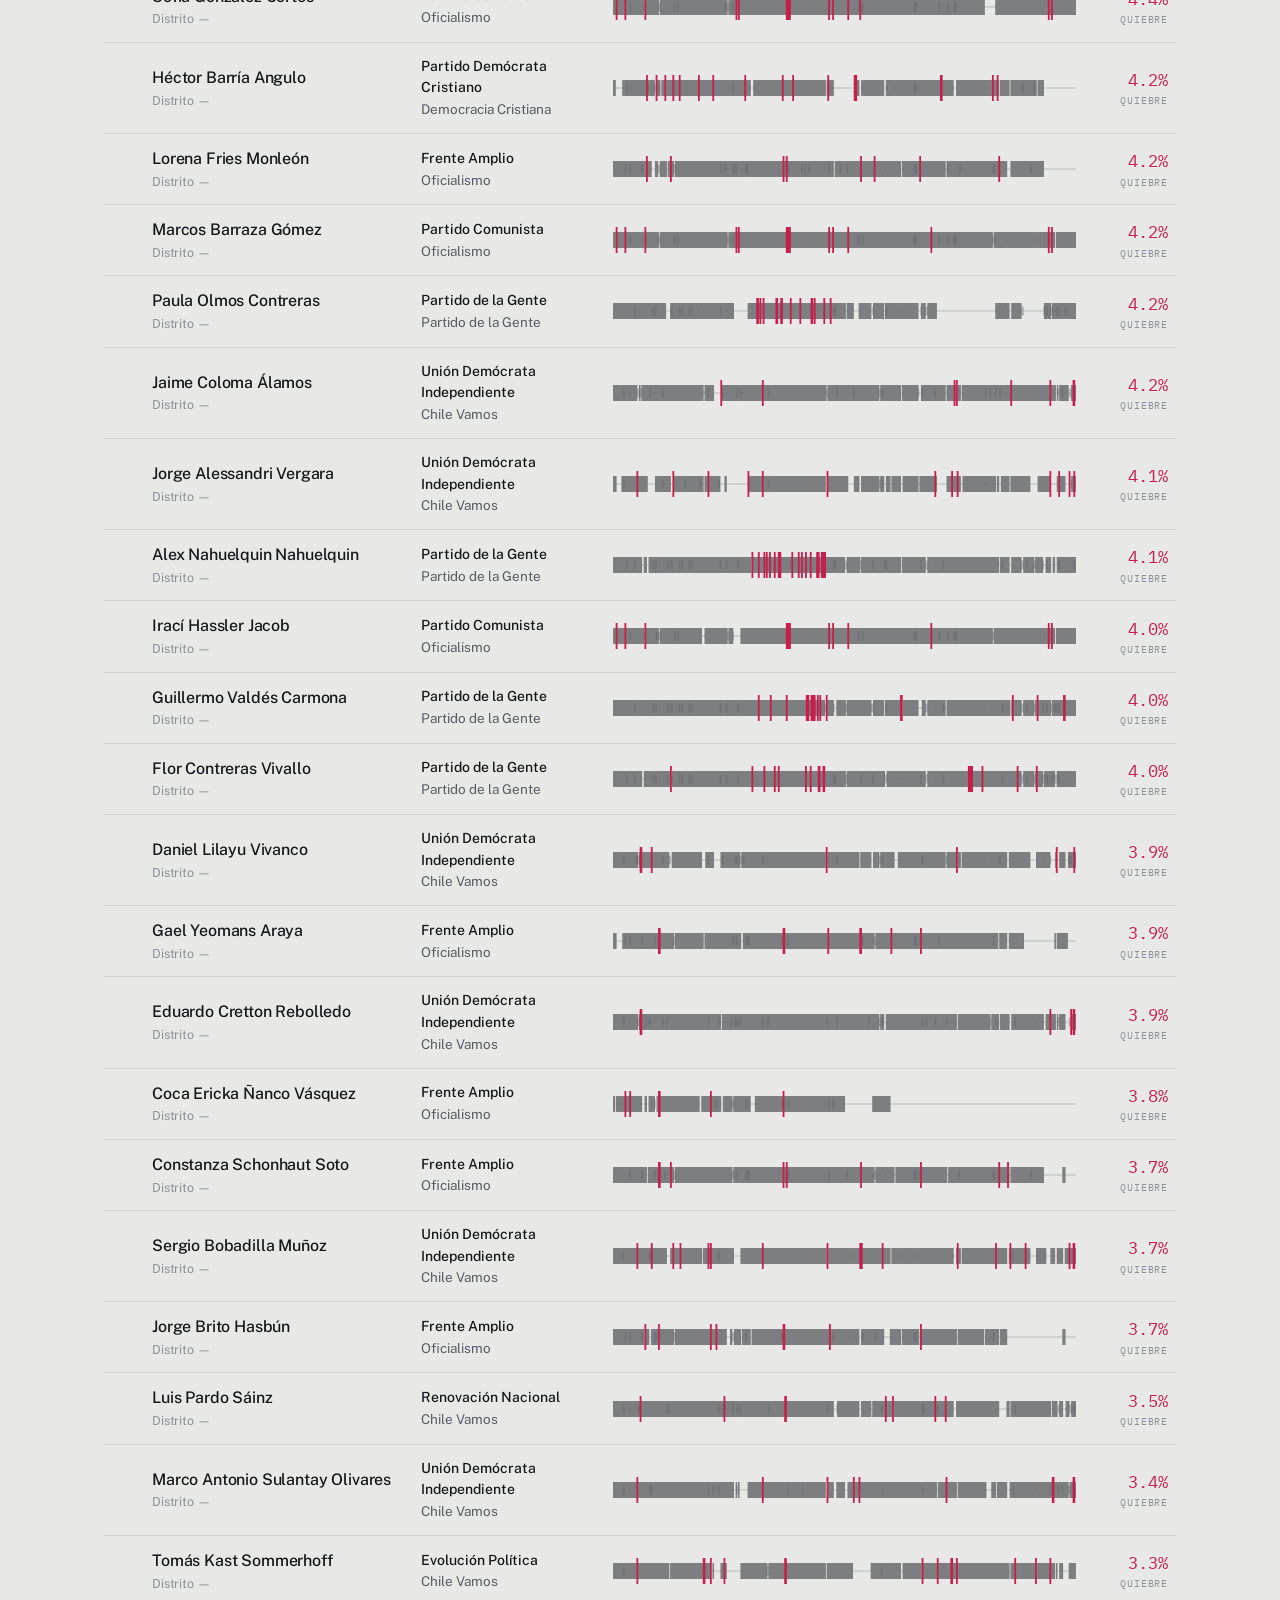
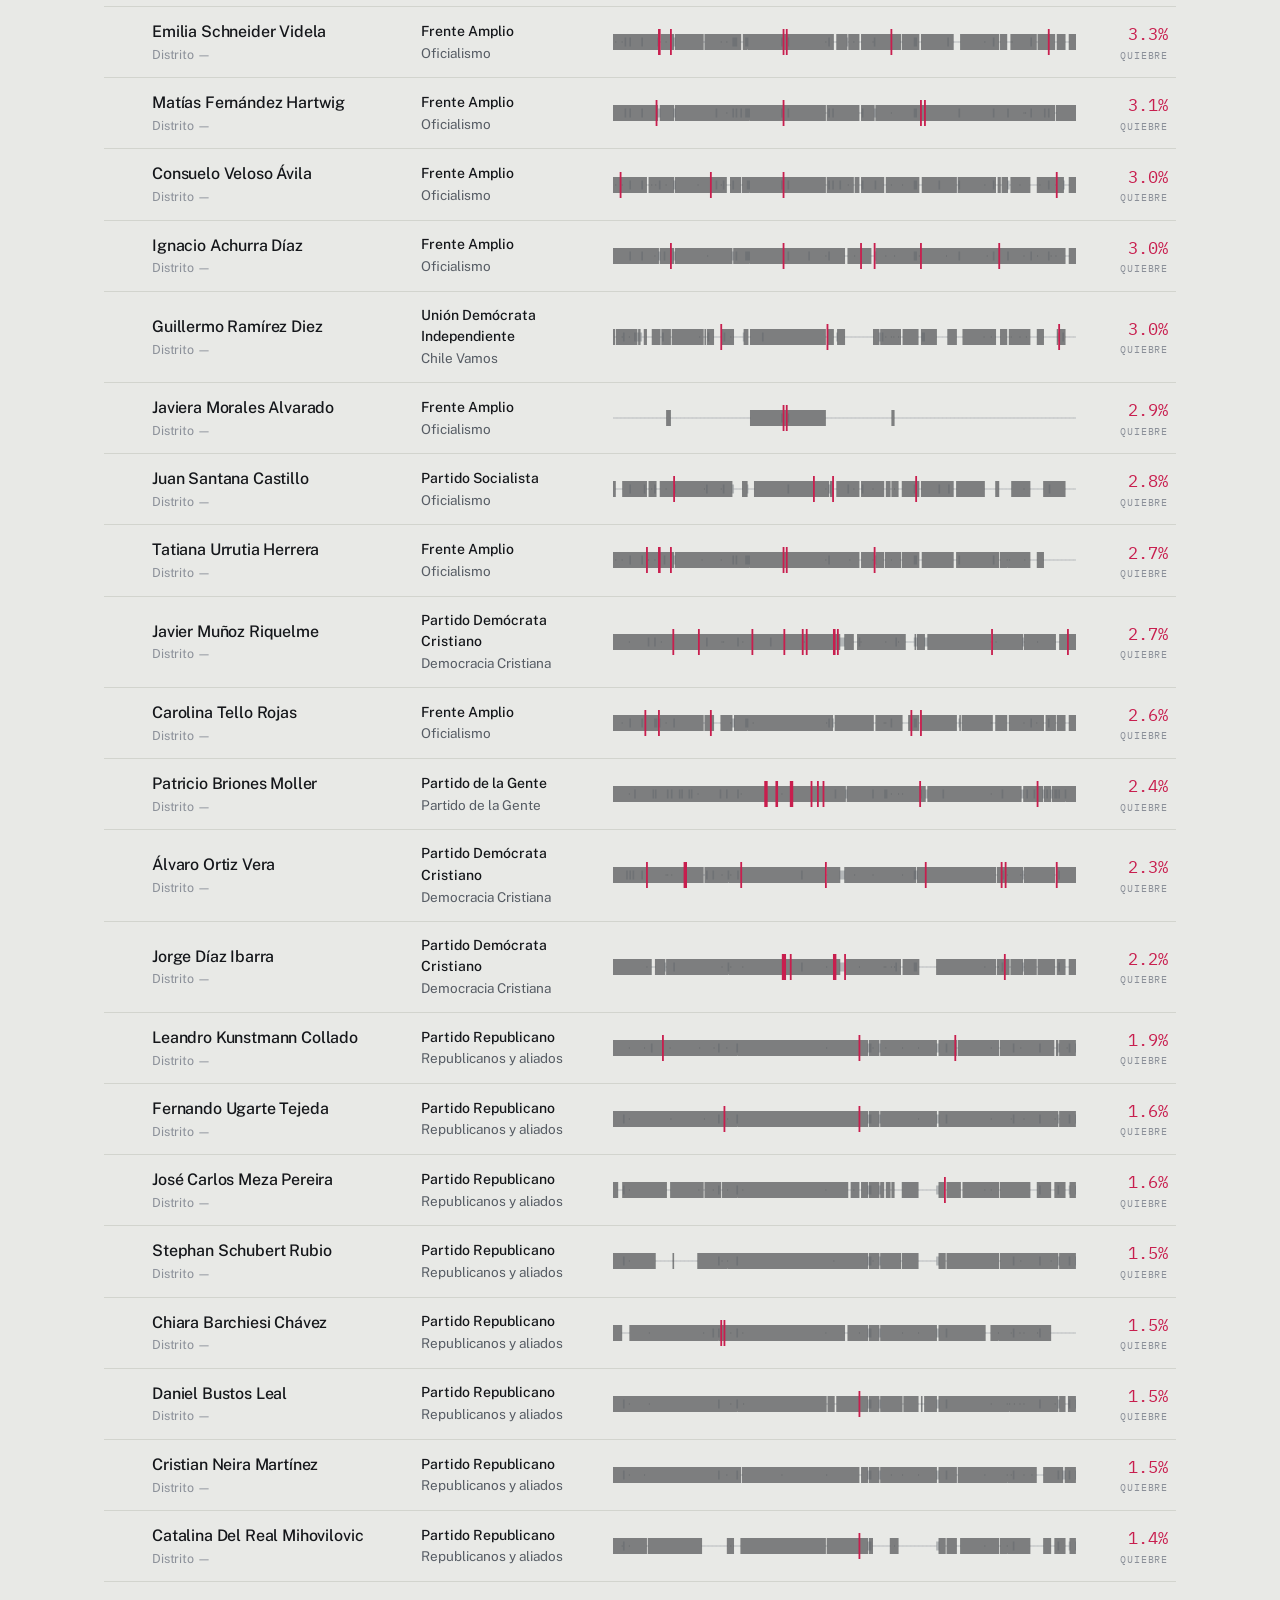
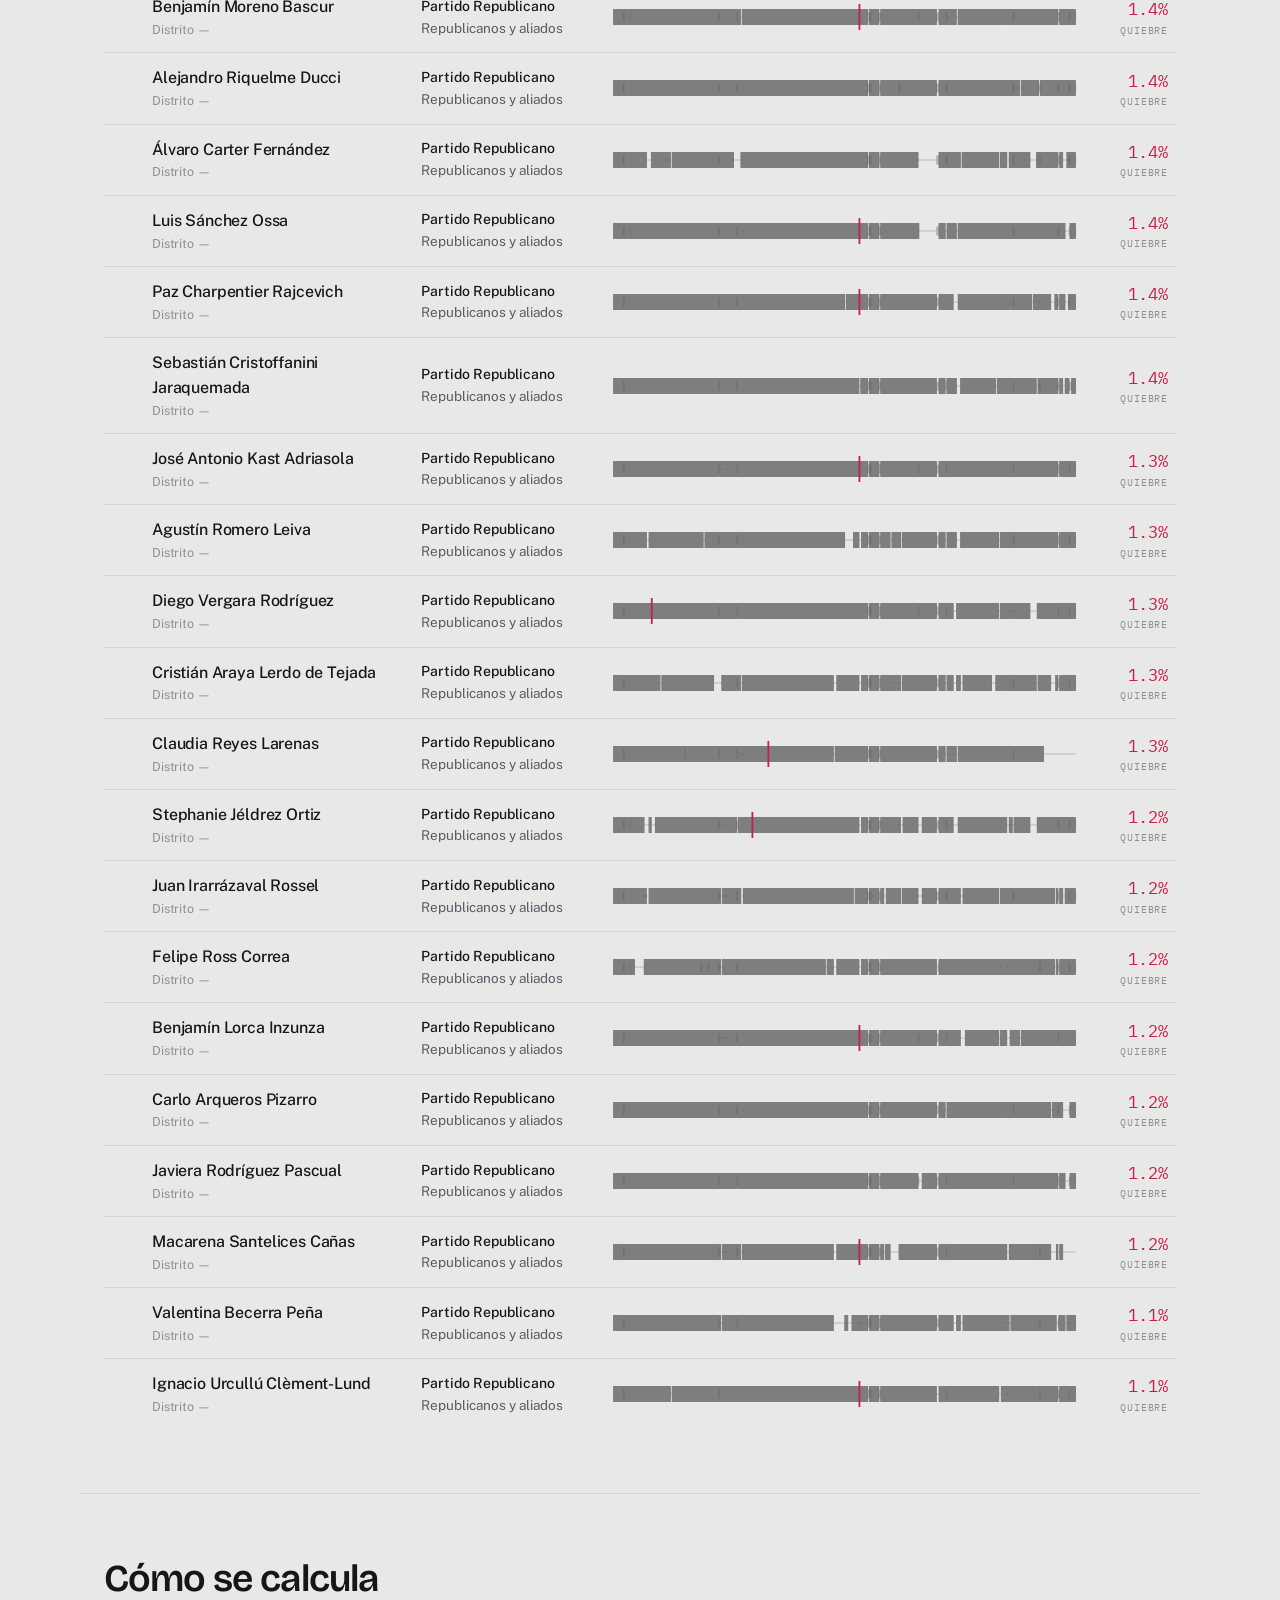
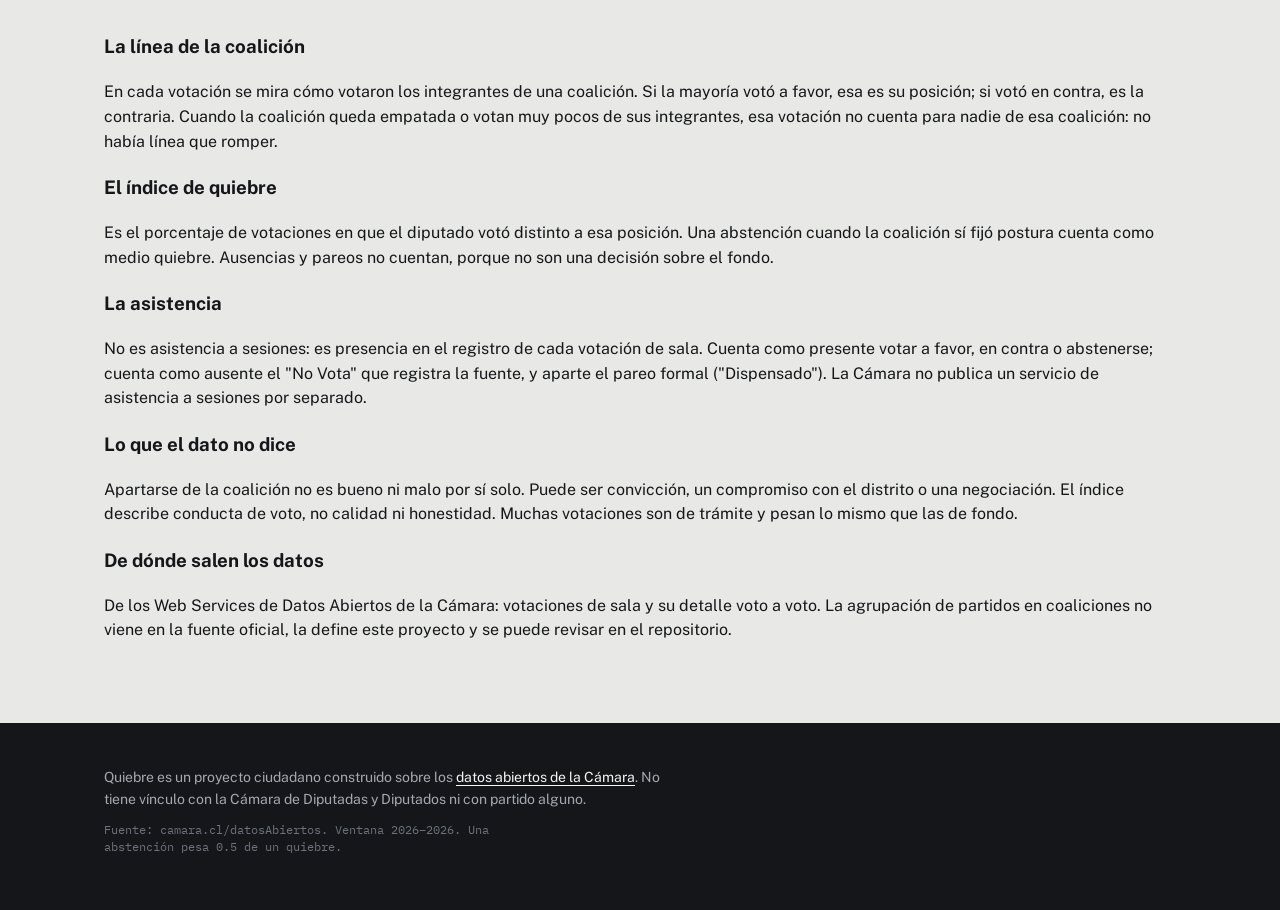
==== commit e3bfbd32: "Agregar modulo de asistencia por diputado Distingue "No Vota" (ausencia simple) de "Dispensado" (par" ====
--- a/docs/index.html
+++ b/docs/index.html
@@ -58,6 +58,24 @@
     <div class="barras" id="barras-cohesion"></div>
   </section>
 
+  <section class="envoltura seccion" id="asistencia">
+    <div class="titulo-seccion">
+      <h2>Quiénes más faltan</h2>
+      <p class="bajada" id="bajada-asistencia"></p>
+    </div>
+    <ol class="lista-tiras" id="asistencia-lista"></ol>
+  </section>
+
+  <section class="envoltura seccion" id="asistencia-coalicion">
+    <div class="titulo-seccion">
+      <h2>Asistencia promedio por coalición</h2>
+      <p class="bajada">Promedio del índice de asistencia de cada integrante. Cuenta como presente
+        cuando votó a favor, en contra o se abstuvo; no cuenta cuando estuvo ausente o fue
+        dispensado (pareo).</p>
+    </div>
+    <div class="barras" id="barras-asistencia"></div>
+  </section>
+
   <section class="envoltura seccion" id="ranking">
     <div class="titulo-seccion">
       <h2>Todos los diputados</h2>
@@ -72,6 +90,8 @@
         <select id="orden">
           <option value="indice-desc">Más se aparta</option>
           <option value="indice-asc">Menos se aparta</option>
+          <option value="asistencia-asc">Menos asistencia</option>
+          <option value="asistencia-desc">Más asistencia</option>
           <option value="nombre">Nombre</option>
           <option value="partido">Partido</option>
           <option value="computables-desc">Más votaciones</option>
@@ -110,6 +130,13 @@
           pareos no cuentan, porque no son una decisión sobre el fondo.</p>
       </article>
       <article>
+        <h3>La asistencia</h3>
+        <p>No es asistencia a sesiones: es presencia en el registro de cada votación de sala. Cuenta
+          como presente votar a favor, en contra o abstenerse; cuenta como ausente el "No Vota" que
+          registra la fuente, y aparte el pareo formal ("Dispensado"). La Cámara no publica un
+          servicio de asistencia a sesiones por separado.</p>
+      </article>
+      <article>
         <h3>Lo que el dato no dice</h3>
         <p>Apartarse de la coalición no es bueno ni malo por sí solo. Puede ser convicción, un
           compromiso con el distrito o una negociación. El índice describe conducta de voto, no
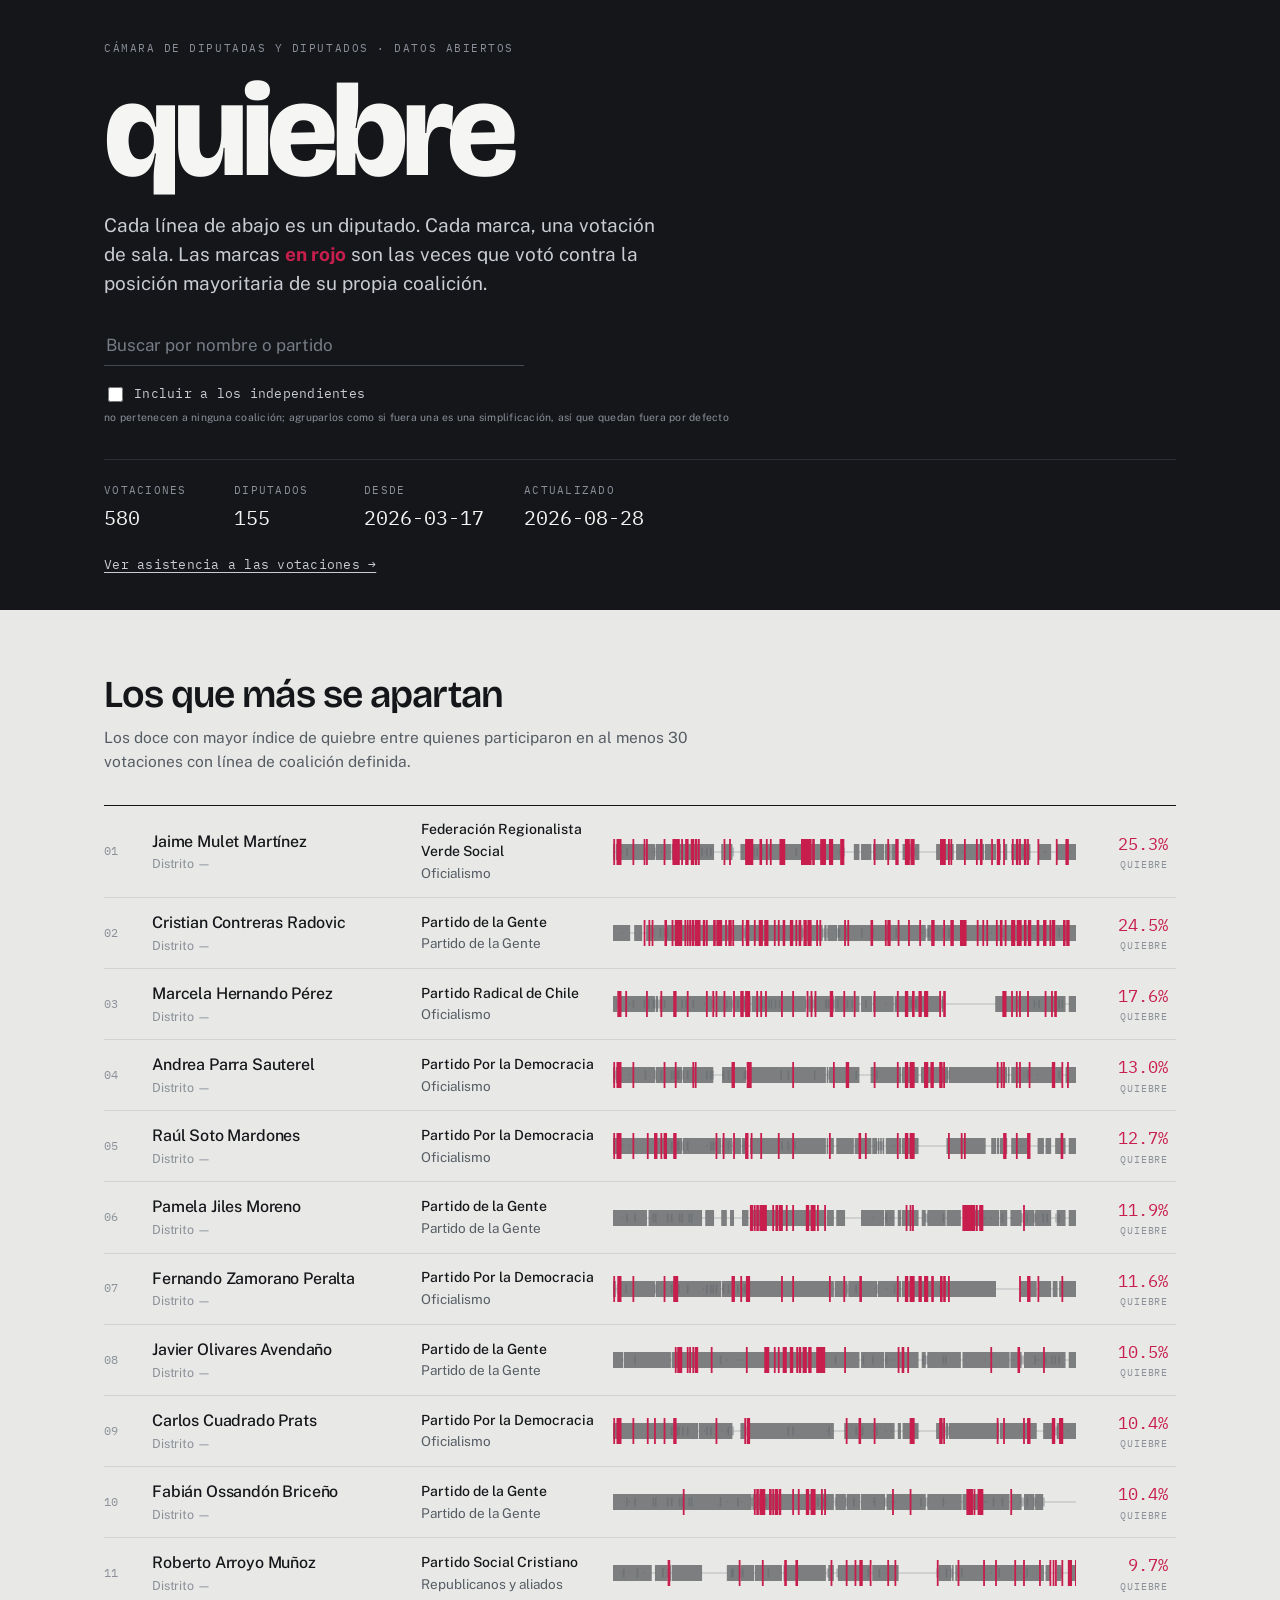
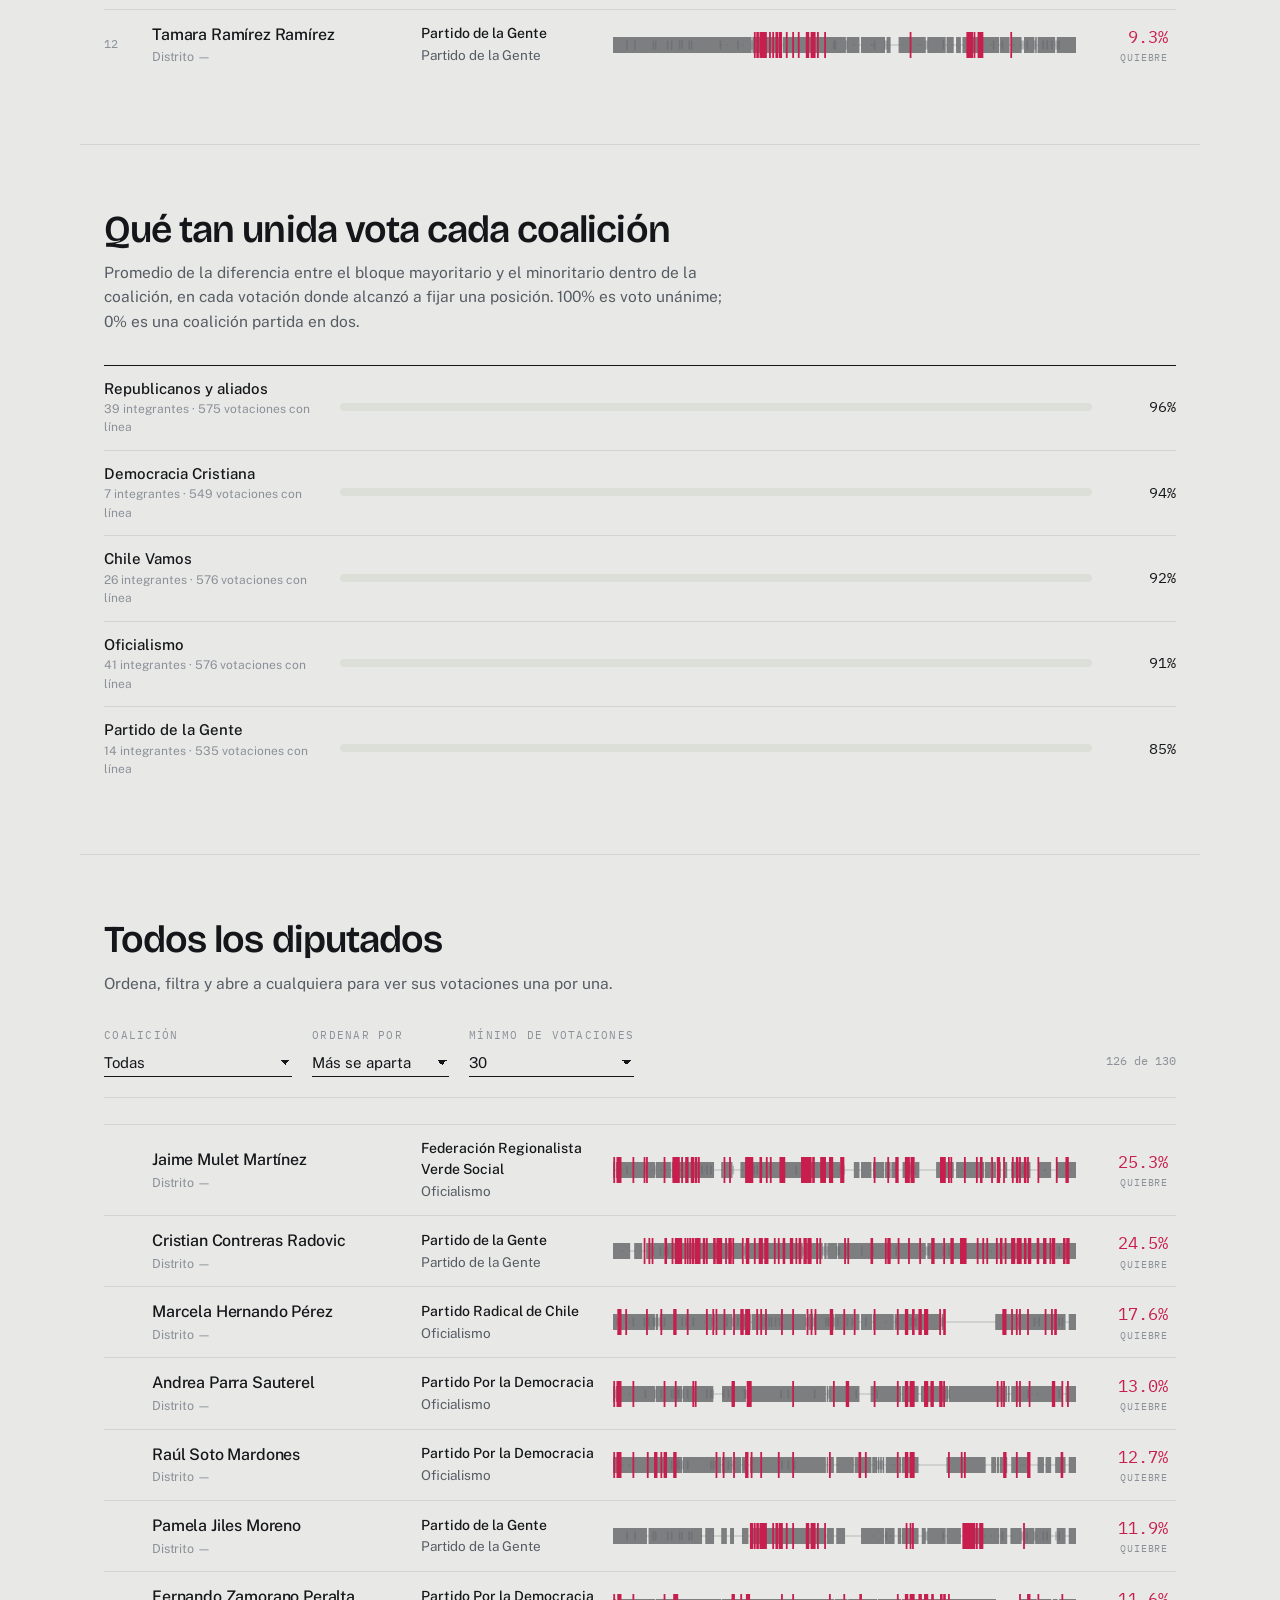
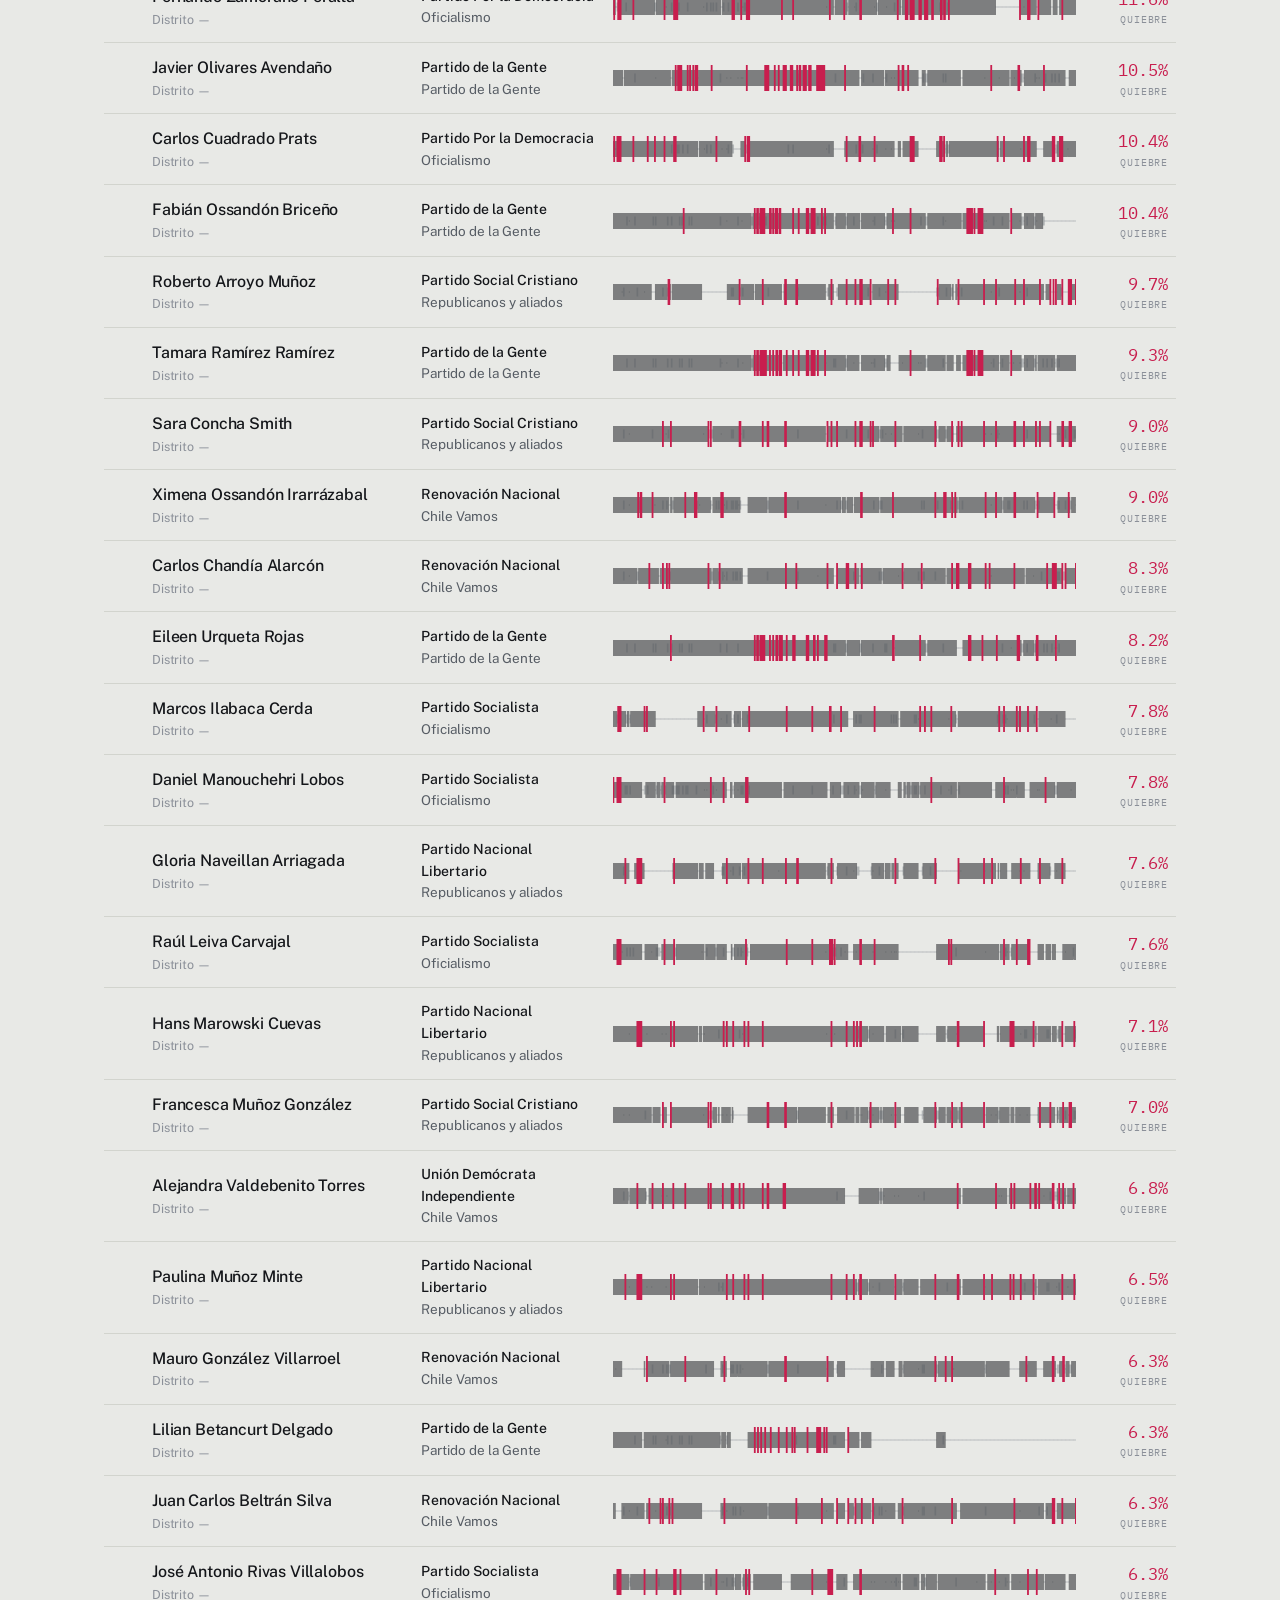
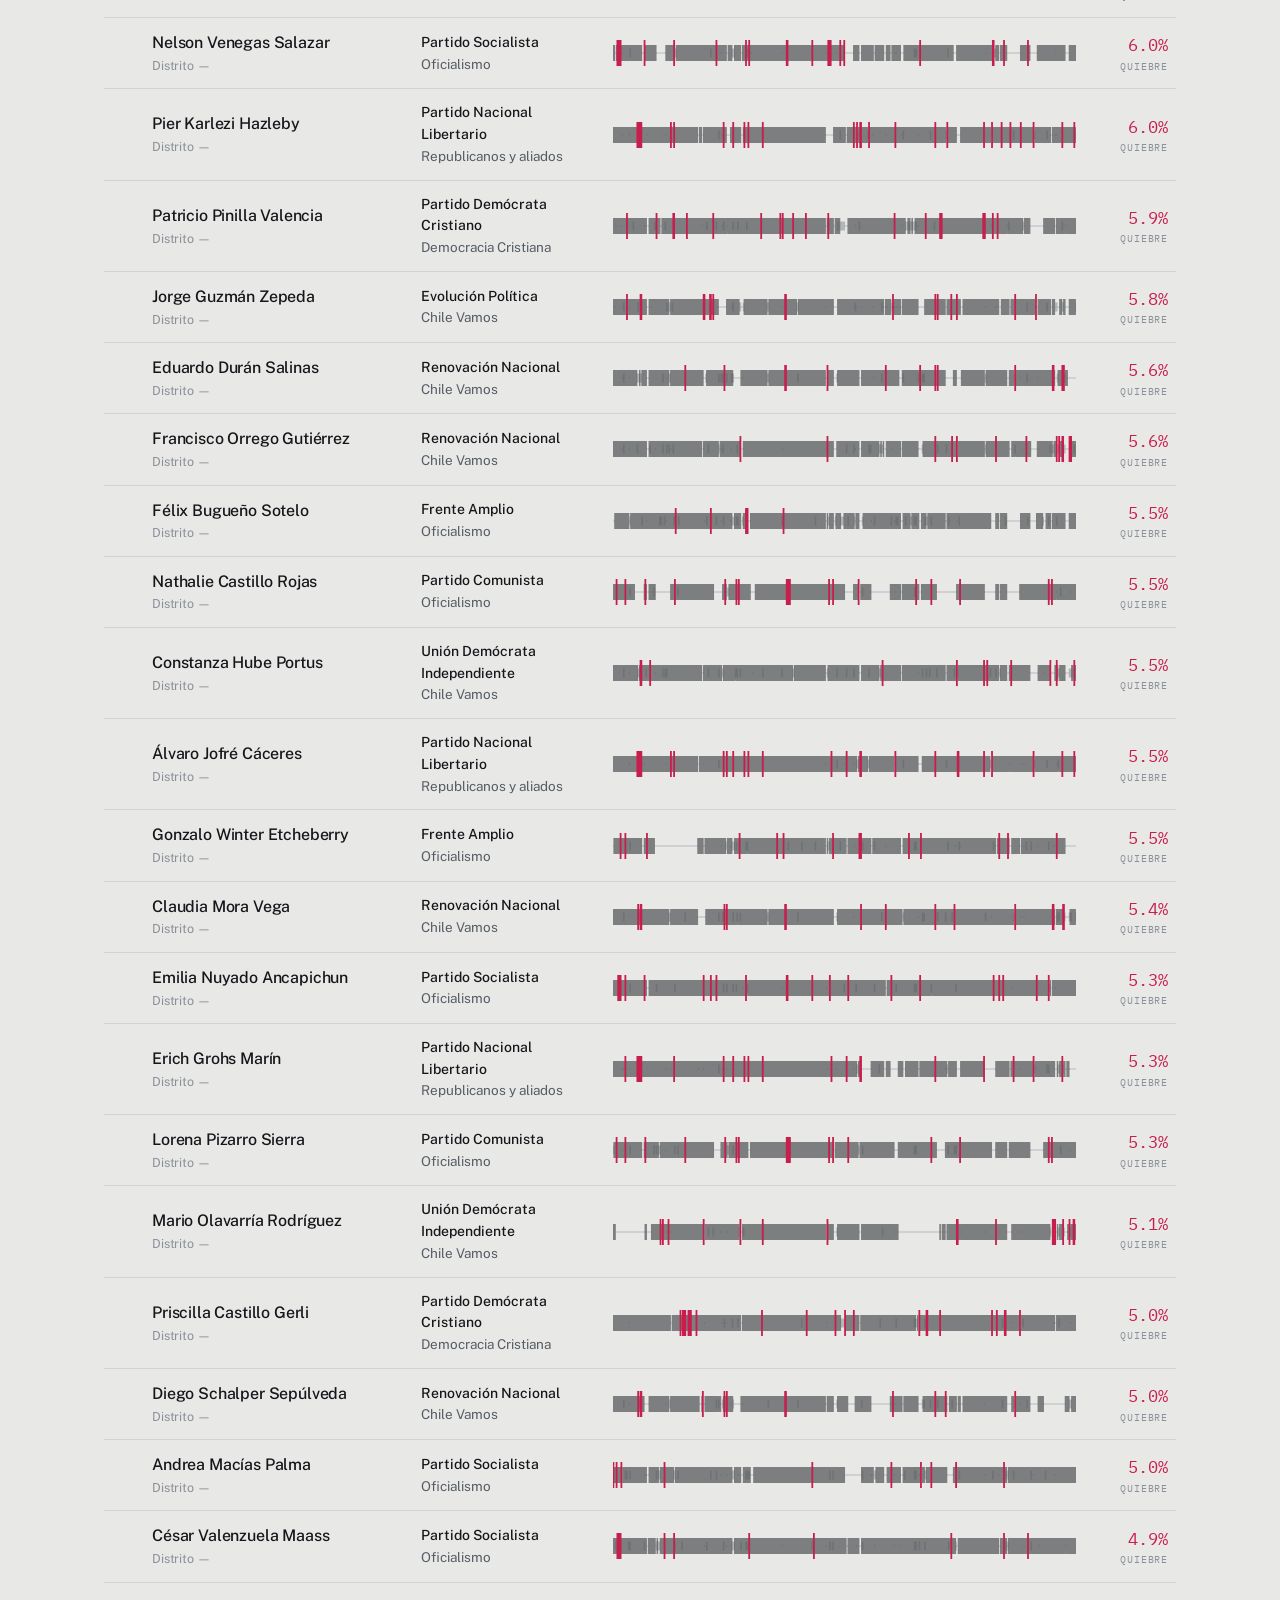
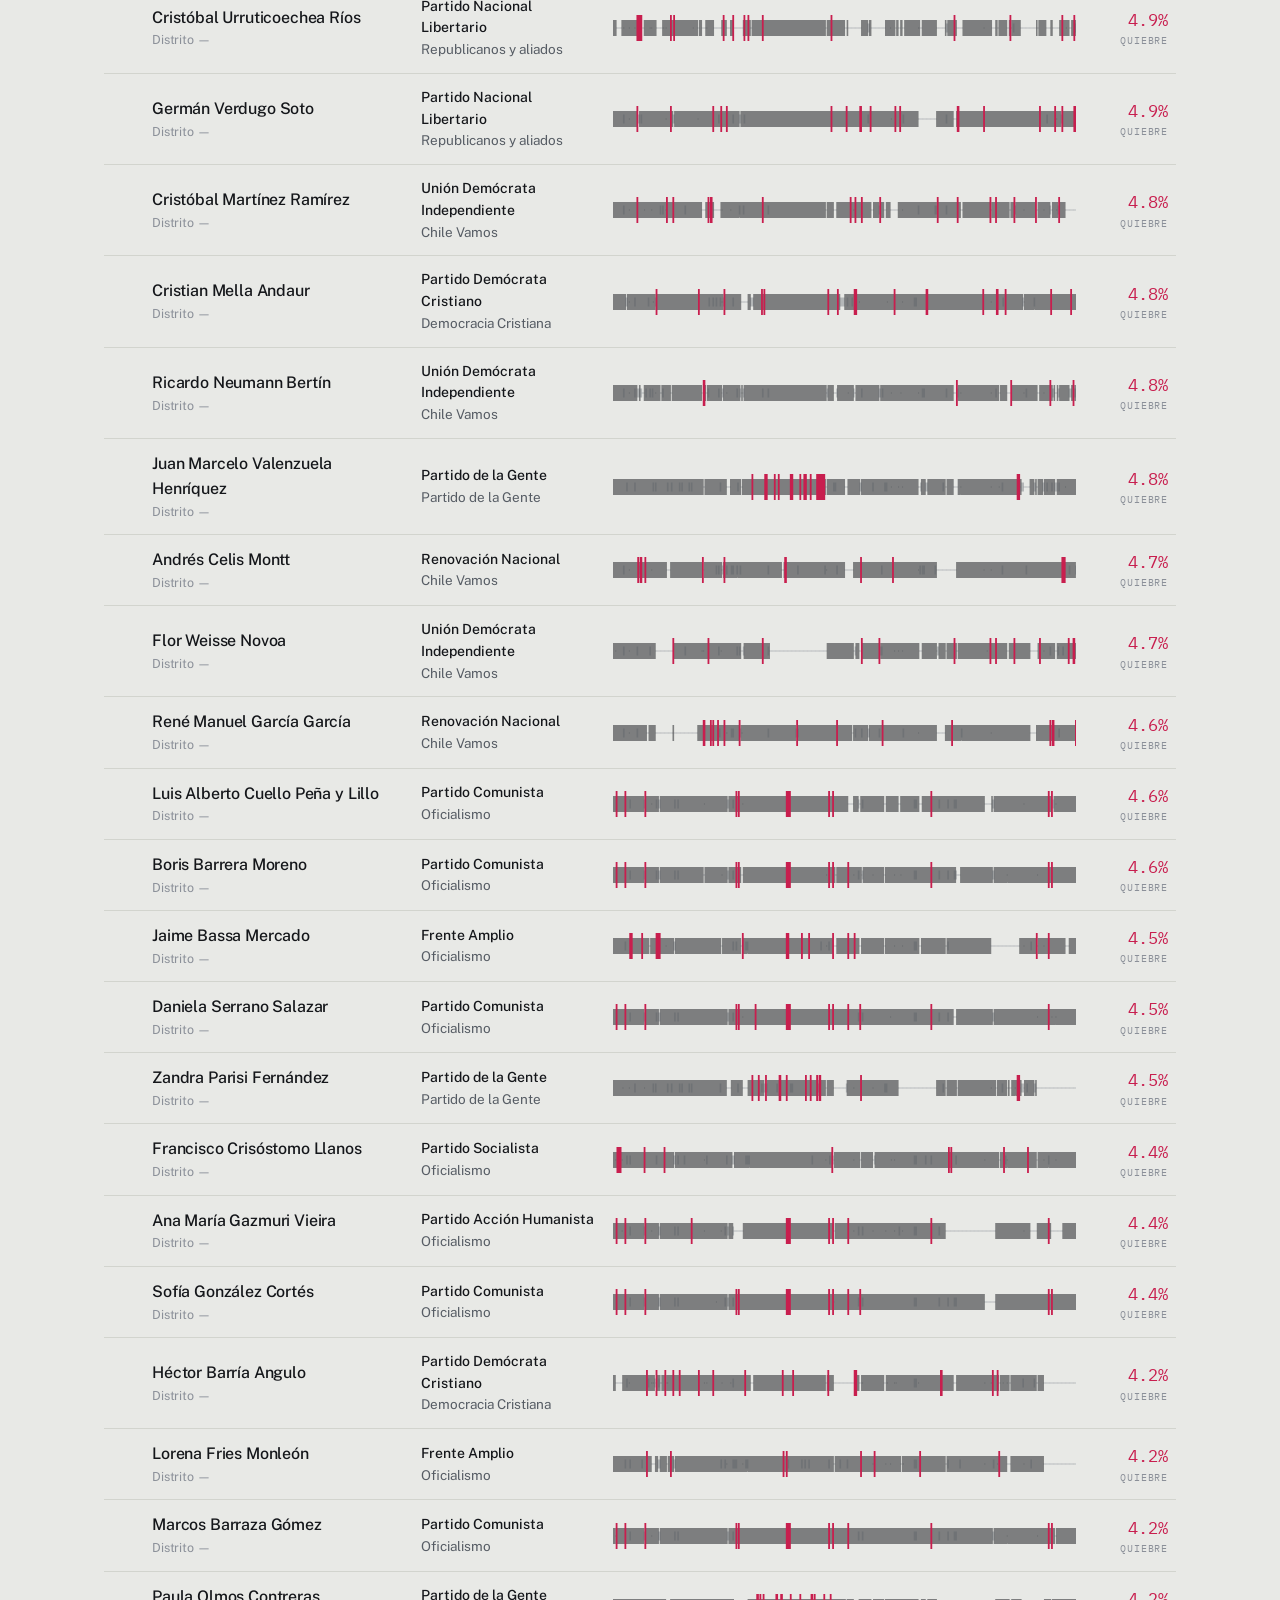
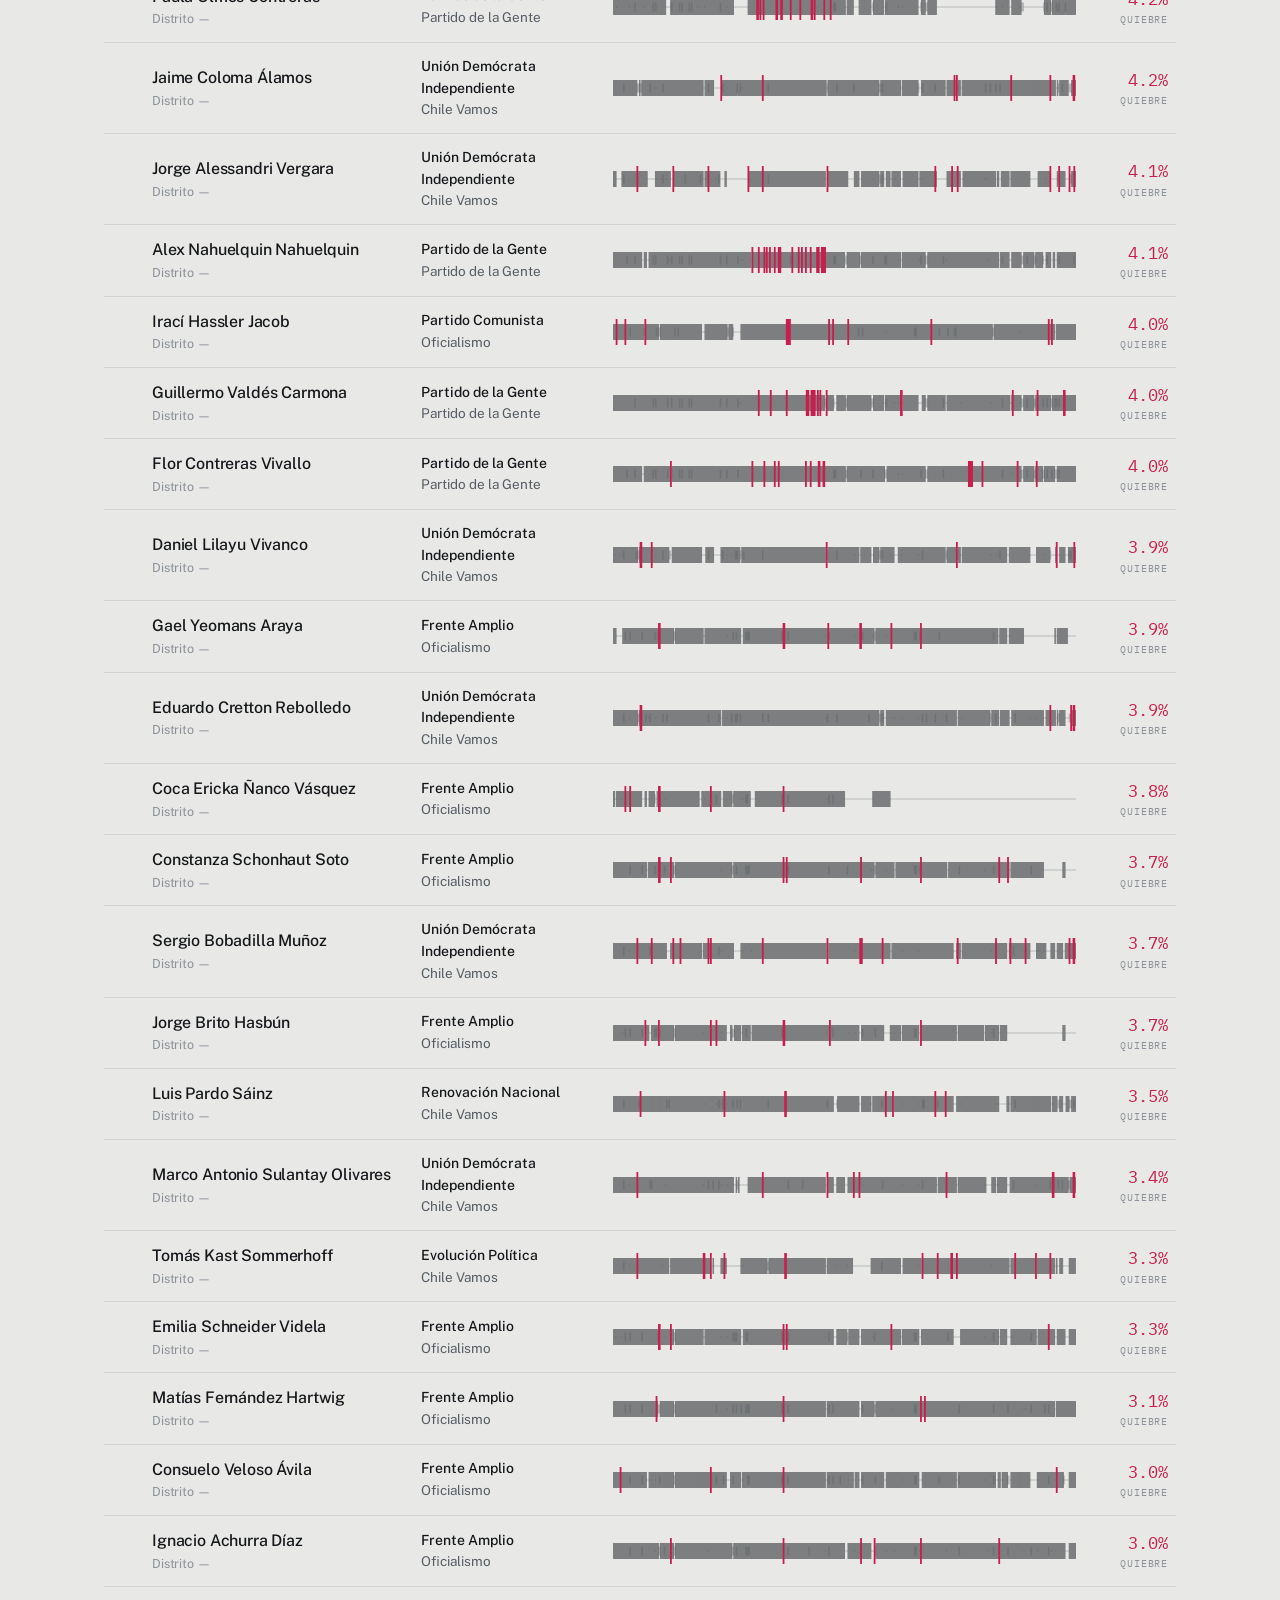
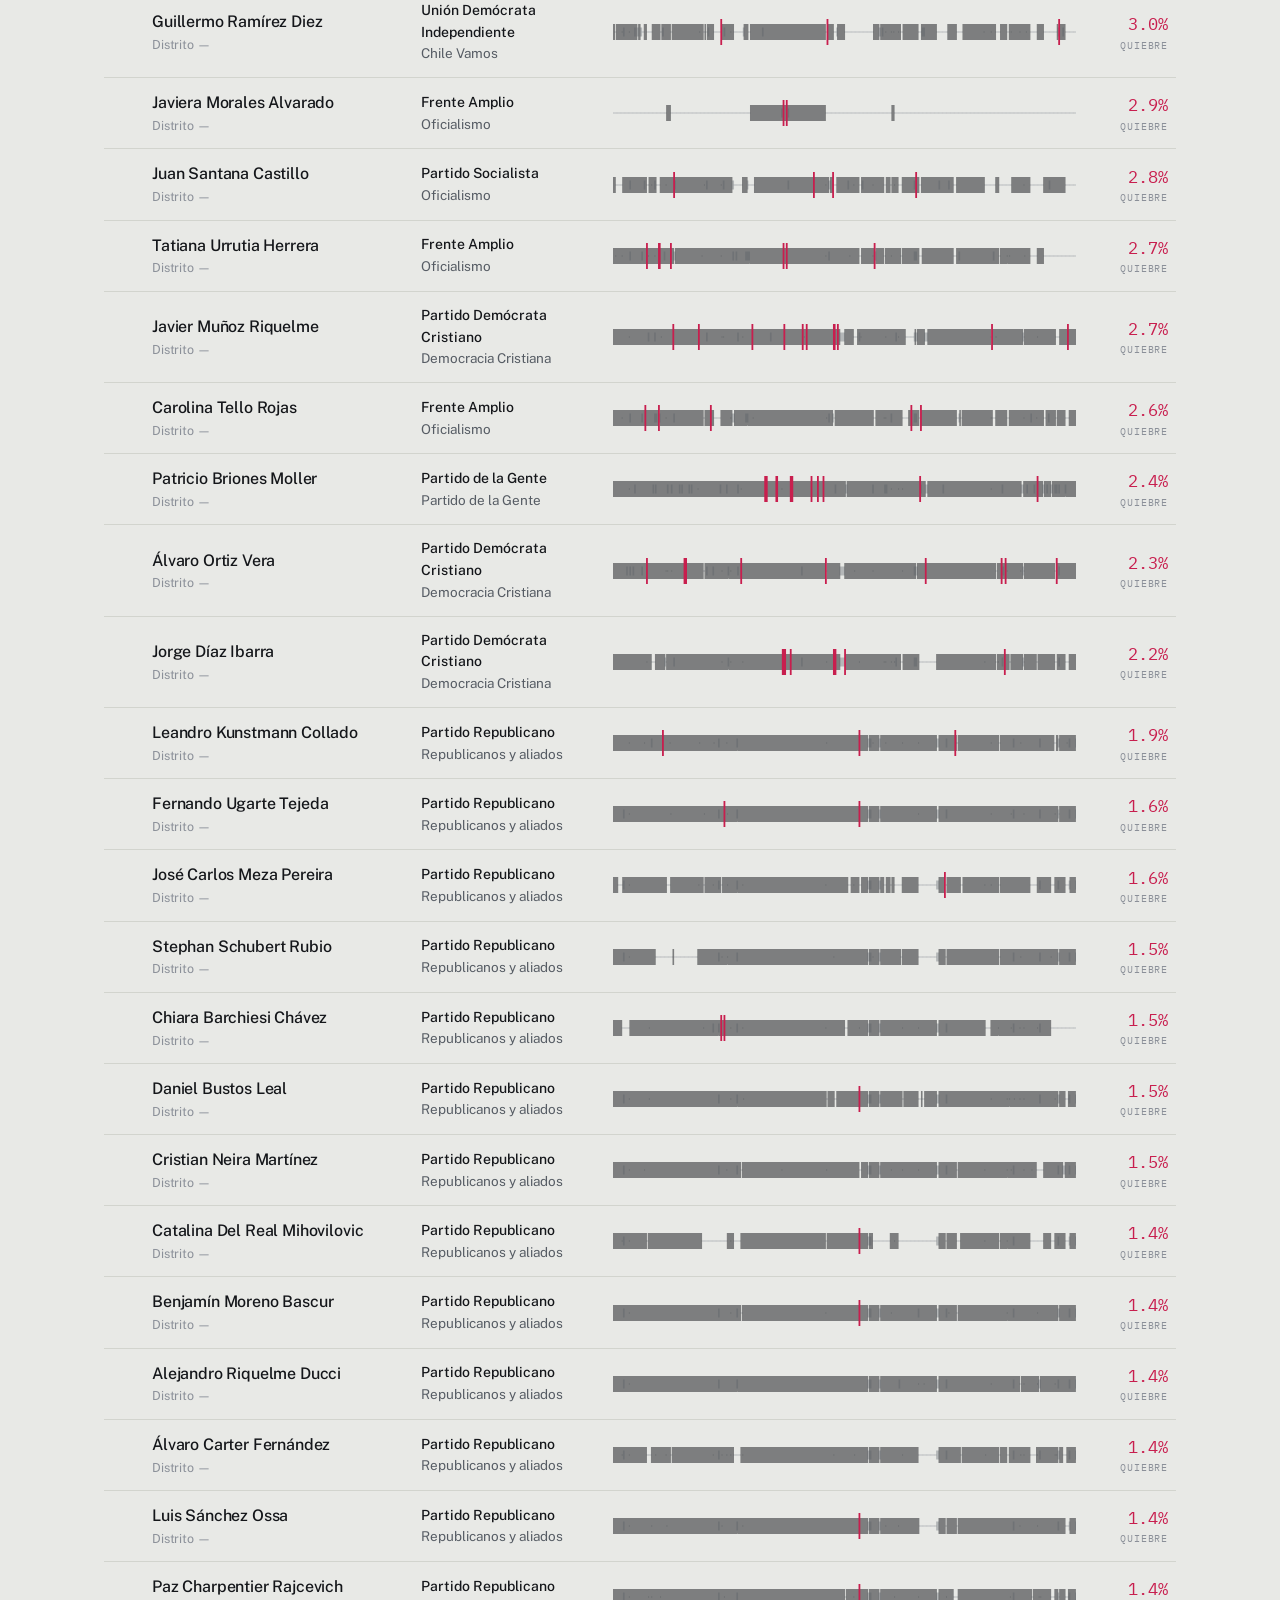
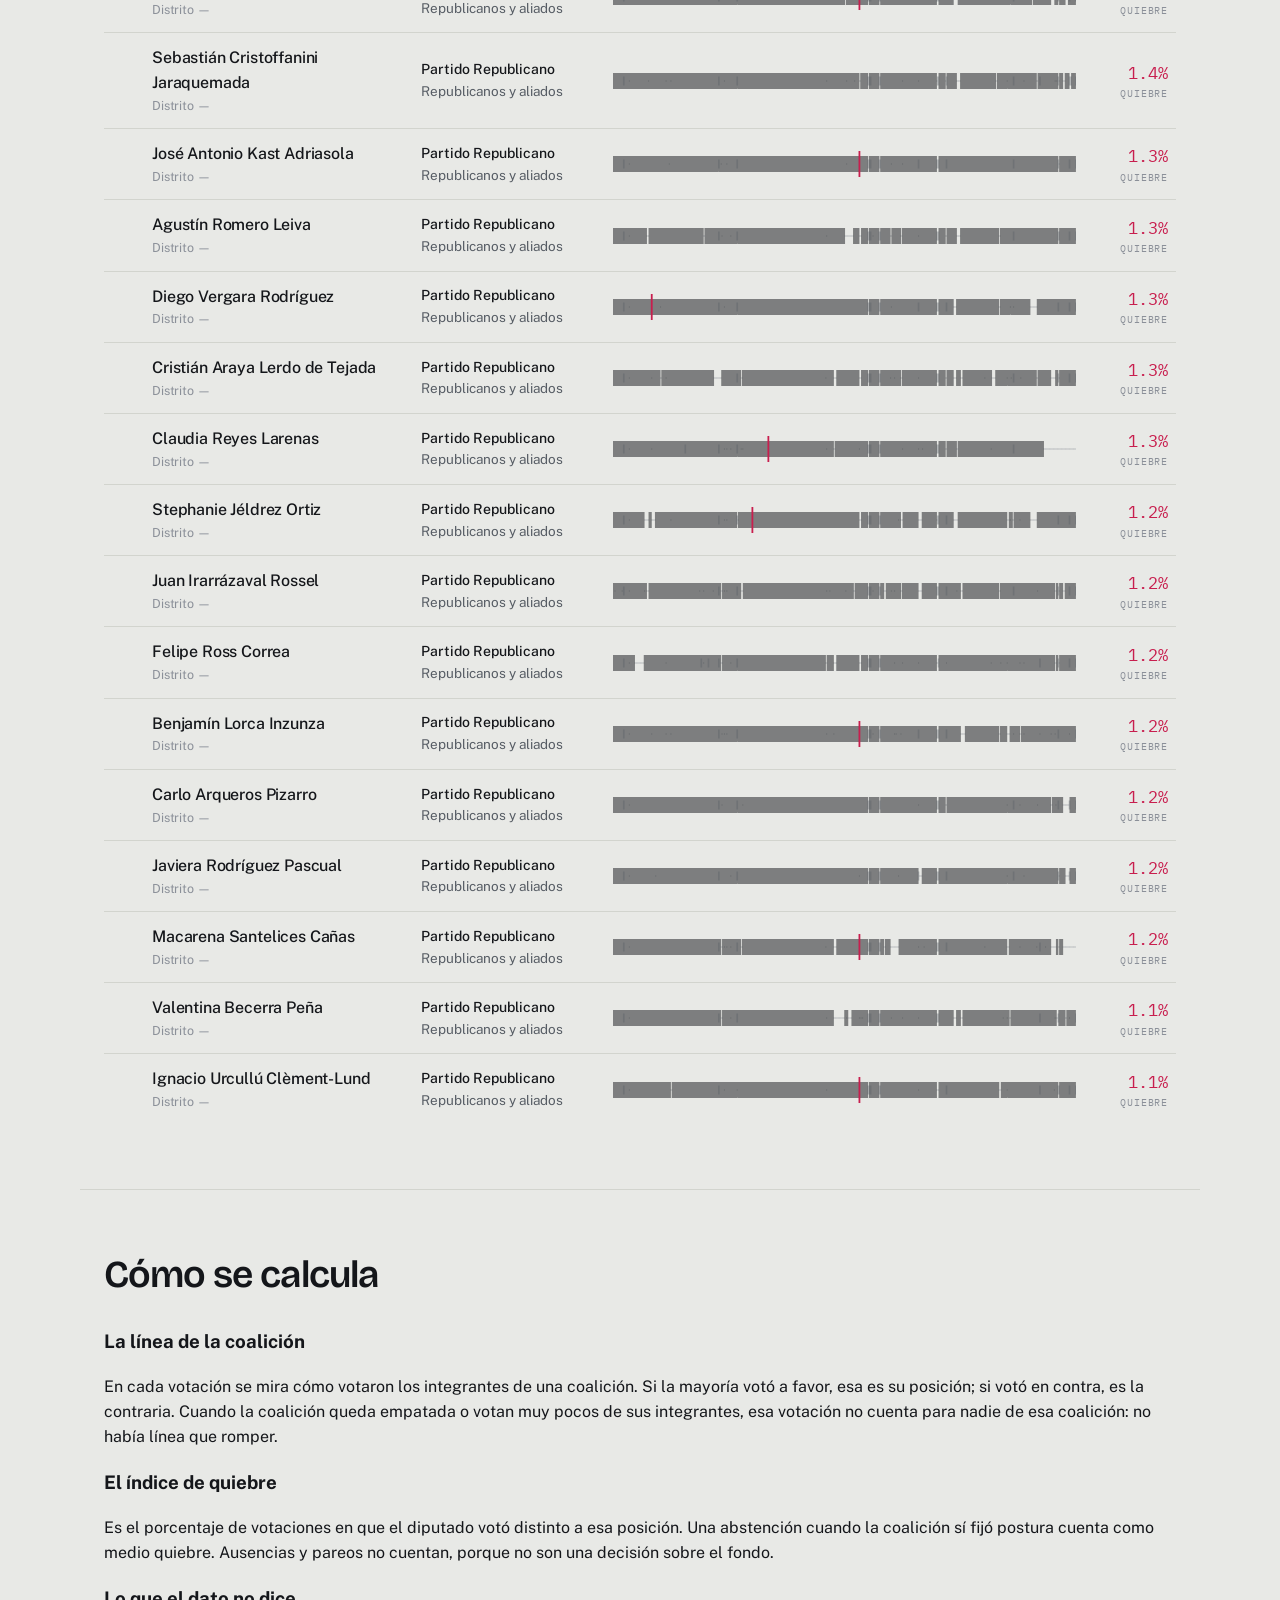
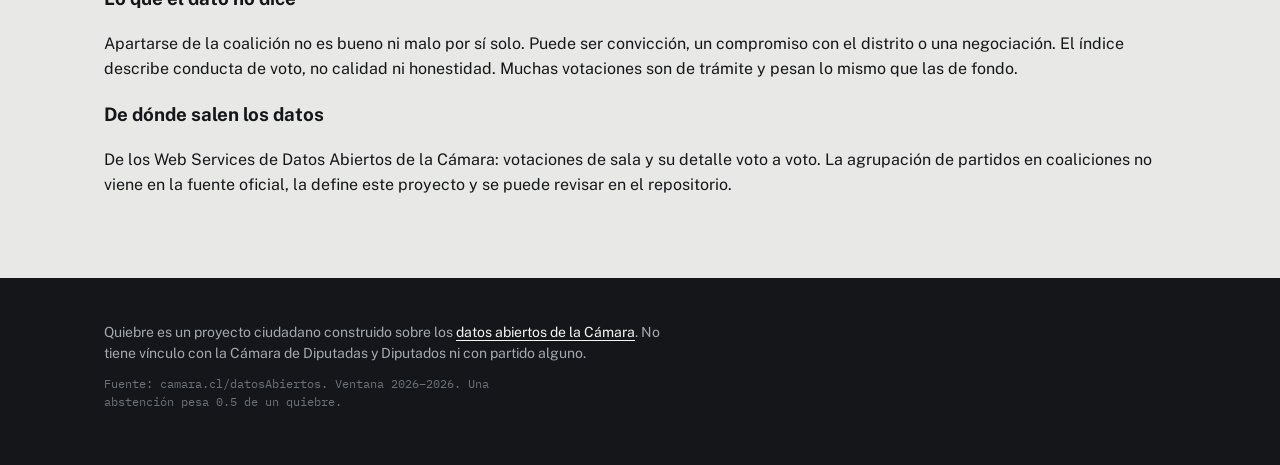
==== commit 31456f3b: "Mover la asistencia a su propia pagina, con graficos de barra El ranking y el comparativo de asisten" ====
--- a/docs/index.html
+++ b/docs/index.html
@@ -34,6 +34,8 @@
     </label>
 
     <dl class="marcador" id="marcador"></dl>
+
+    <p class="ver-tambien"><a href="asistencia.html">Ver asistencia a las votaciones →</a></p>
   </div>
 </header>
 
@@ -58,24 +60,6 @@
     <div class="barras" id="barras-cohesion"></div>
   </section>
 
-  <section class="envoltura seccion" id="asistencia">
-    <div class="titulo-seccion">
-      <h2>Quiénes más faltan</h2>
-      <p class="bajada" id="bajada-asistencia"></p>
-    </div>
-    <ol class="lista-tiras" id="asistencia-lista"></ol>
-  </section>
-
-  <section class="envoltura seccion" id="asistencia-coalicion">
-    <div class="titulo-seccion">
-      <h2>Asistencia promedio por coalición</h2>
-      <p class="bajada">Promedio del índice de asistencia de cada integrante. Cuenta como presente
-        cuando votó a favor, en contra o se abstuvo; no cuenta cuando estuvo ausente o fue
-        dispensado (pareo).</p>
-    </div>
-    <div class="barras" id="barras-asistencia"></div>
-  </section>
-
   <section class="envoltura seccion" id="ranking">
     <div class="titulo-seccion">
       <h2>Todos los diputados</h2>
@@ -90,8 +74,6 @@
         <select id="orden">
           <option value="indice-desc">Más se aparta</option>
           <option value="indice-asc">Menos se aparta</option>
-          <option value="asistencia-asc">Menos asistencia</option>
-          <option value="asistencia-desc">Más asistencia</option>
           <option value="nombre">Nombre</option>
           <option value="partido">Partido</option>
           <option value="computables-desc">Más votaciones</option>
@@ -130,13 +112,6 @@
           pareos no cuentan, porque no son una decisión sobre el fondo.</p>
       </article>
       <article>
-        <h3>La asistencia</h3>
-        <p>No es asistencia a sesiones: es presencia en el registro de cada votación de sala. Cuenta
-          como presente votar a favor, en contra o abstenerse; cuenta como ausente el "No Vota" que
-          registra la fuente, y aparte el pareo formal ("Dispensado"). La Cámara no publica un
-          servicio de asistencia a sesiones por separado.</p>
-      </article>
-      <article>
         <h3>Lo que el dato no dice</h3>
         <p>Apartarse de la coalición no es bueno ni malo por sí solo. Puede ser convicción, un
           compromiso con el distrito o una negociación. El índice describe conducta de voto, no
--- a/docs/styles.css
+++ b/docs/styles.css
@@ -152,6 +152,15 @@
   font-size: 20px;
   font-variant-numeric: tabular-nums;
 }
+
+.ver-tambien {
+  margin: 22px 0 0;
+  font-family: var(--dato);
+  font-size: 12.5px;
+  letter-spacing: 0.02em;
+}
+.ver-tambien a { color: #c9ccd2; }
+.ver-tambien a:hover { color: var(--quiebre); }
 
 /* --------------------------------------------------------------- aviso */
 
@@ -236,6 +245,85 @@
 .tira .abstencion { stroke: var(--tinta-2); stroke-width: 1.6; opacity: 0.35; }
 .tira .marca-quiebre { stroke: var(--quiebre); stroke-width: 1.8; }
 
+/* ---------------------------------------------------- barras apiladas */
+
+.leyenda.leyenda-cuadros { margin: 0 0 22px; }
+.leyenda-cuadros .cuadro { width: 10px; height: 10px; border-radius: 2px; }
+
+.stack-lista { display: grid; }
+
+.stack-fila {
+  display: grid;
+  grid-template-columns: 28px minmax(160px, 1fr) minmax(200px, 2.4fr) 74px;
+  align-items: center;
+  gap: 16px;
+  width: 100%;
+  padding: 9px 8px 9px 0;
+  border: 0;
+  border-top: 1px solid var(--linea);
+  background: transparent;
+  text-align: left;
+  font: inherit;
+  color: inherit;
+  cursor: pointer;
+  transition: background 0.14s ease;
+}
+.stack-fila:hover, .stack-fila:focus-visible { background: var(--panel); }
+.stack-lista .stack-fila:first-child { border-top: 1px solid var(--tinta); }
+
+.stack {
+  display: flex;
+  gap: 2px;
+  height: 14px;
+  border-radius: var(--radio);
+  overflow: hidden;
+  background: var(--linea);
+}
+.stack .seg { display: block; height: 100%; flex-shrink: 0; }
+.seg-presente { background: var(--tinta); opacity: 0.82; }
+.seg-ausente { background: var(--quiebre); }
+.seg-dispensado { background: var(--tinta-3); }
+
+/* ------------------------------------------------ chart comparativo */
+
+.chart-comparativo { display: grid; }
+
+.chart-fila {
+  display: grid;
+  grid-template-columns: minmax(140px, 220px) 1fr 60px;
+  align-items: center;
+  gap: 16px;
+  padding: 11px 0;
+  border-top: 1px solid var(--linea);
+}
+.chart-fila:nth-child(2) { border-top: 1px solid var(--tinta); }
+.chart-eje { padding-top: 0; border-top: 0 !important; padding-bottom: 6px; }
+
+.chart-etiqueta { font-weight: 500; font-size: 15px; }
+.chart-etiqueta small { display: block; font-weight: 400; font-size: 12px; color: var(--tinta-3); }
+
+.chart-pista {
+  position: relative;
+  height: 20px;
+  background-image: repeating-linear-gradient(
+    to right, var(--linea) 0, var(--linea) 1px, transparent 1px, transparent 25%
+  );
+}
+.chart-barra {
+  position: absolute; left: 0; top: 3px; bottom: 3px;
+  background: var(--tinta); border-radius: 0 var(--radio) var(--radio) 0;
+}
+.chart-pista-eje {
+  height: auto; background-image: none;
+  display: flex; justify-content: space-between;
+  font-family: var(--dato); font-size: 10.5px; color: var(--tinta-3);
+}
+
+.chart-val {
+  font-family: var(--dato); font-size: 15px; text-align: right;
+  font-variant-numeric: tabular-nums;
+}
+
 /* -------------------------------------------------------------- barras */
 
 .barras { display: grid; gap: 2px; }
@@ -395,6 +483,16 @@
   .barra .nom { grid-area: 1 / 1 / 2 / 2; }
   .barra .val { grid-area: 1 / 2 / 2 / 3; }
   .barra .pista { grid-area: 2 / 1 / 3 / 3; }
+  .stack-fila { grid-template-columns: 22px 1fr 60px; gap: 4px 12px; }
+  .stack-fila .puesto { grid-area: 1 / 1 / 2 / 2; }
+  .stack-fila .nombre { grid-area: 1 / 2 / 2 / 3; }
+  .stack-fila .indice { grid-area: 1 / 3 / 2 / 4; }
+  .stack-fila .stack { grid-area: 2 / 1 / 3 / 4; margin-top: 6px; }
+  .chart-fila { grid-template-columns: 1fr 56px; gap: 4px 12px; }
+  .chart-etiqueta { grid-area: 1 / 1 / 2 / 2; }
+  .chart-val { grid-area: 1 / 2 / 2 / 3; }
+  .chart-pista { grid-area: 2 / 1 / 3 / 3; }
+  .chart-eje .chart-pista-eje { grid-area: 1 / 1 / 2 / 3; }
   .seccion { padding: 44px 20px; }
   .envoltura { padding: 0 20px; }
   .quiebres li { grid-template-columns: 1fr; gap: 4px; }
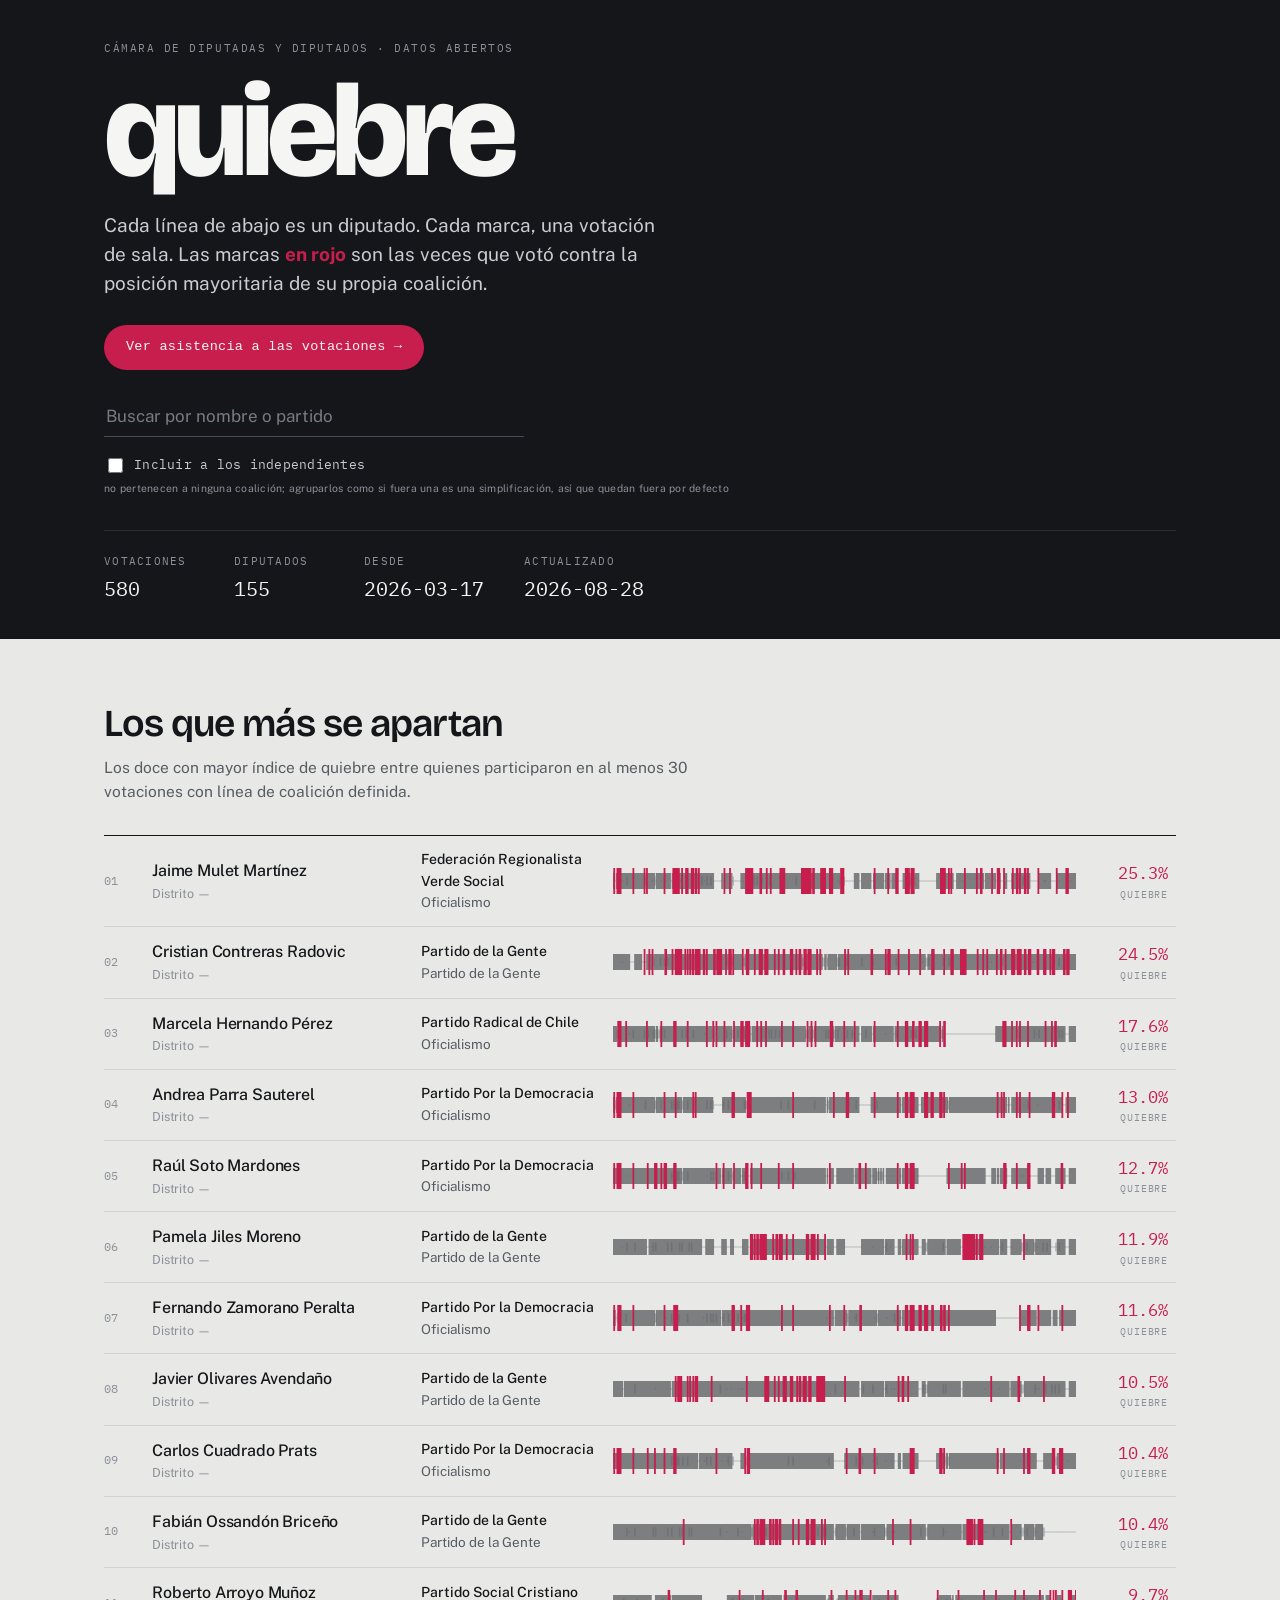
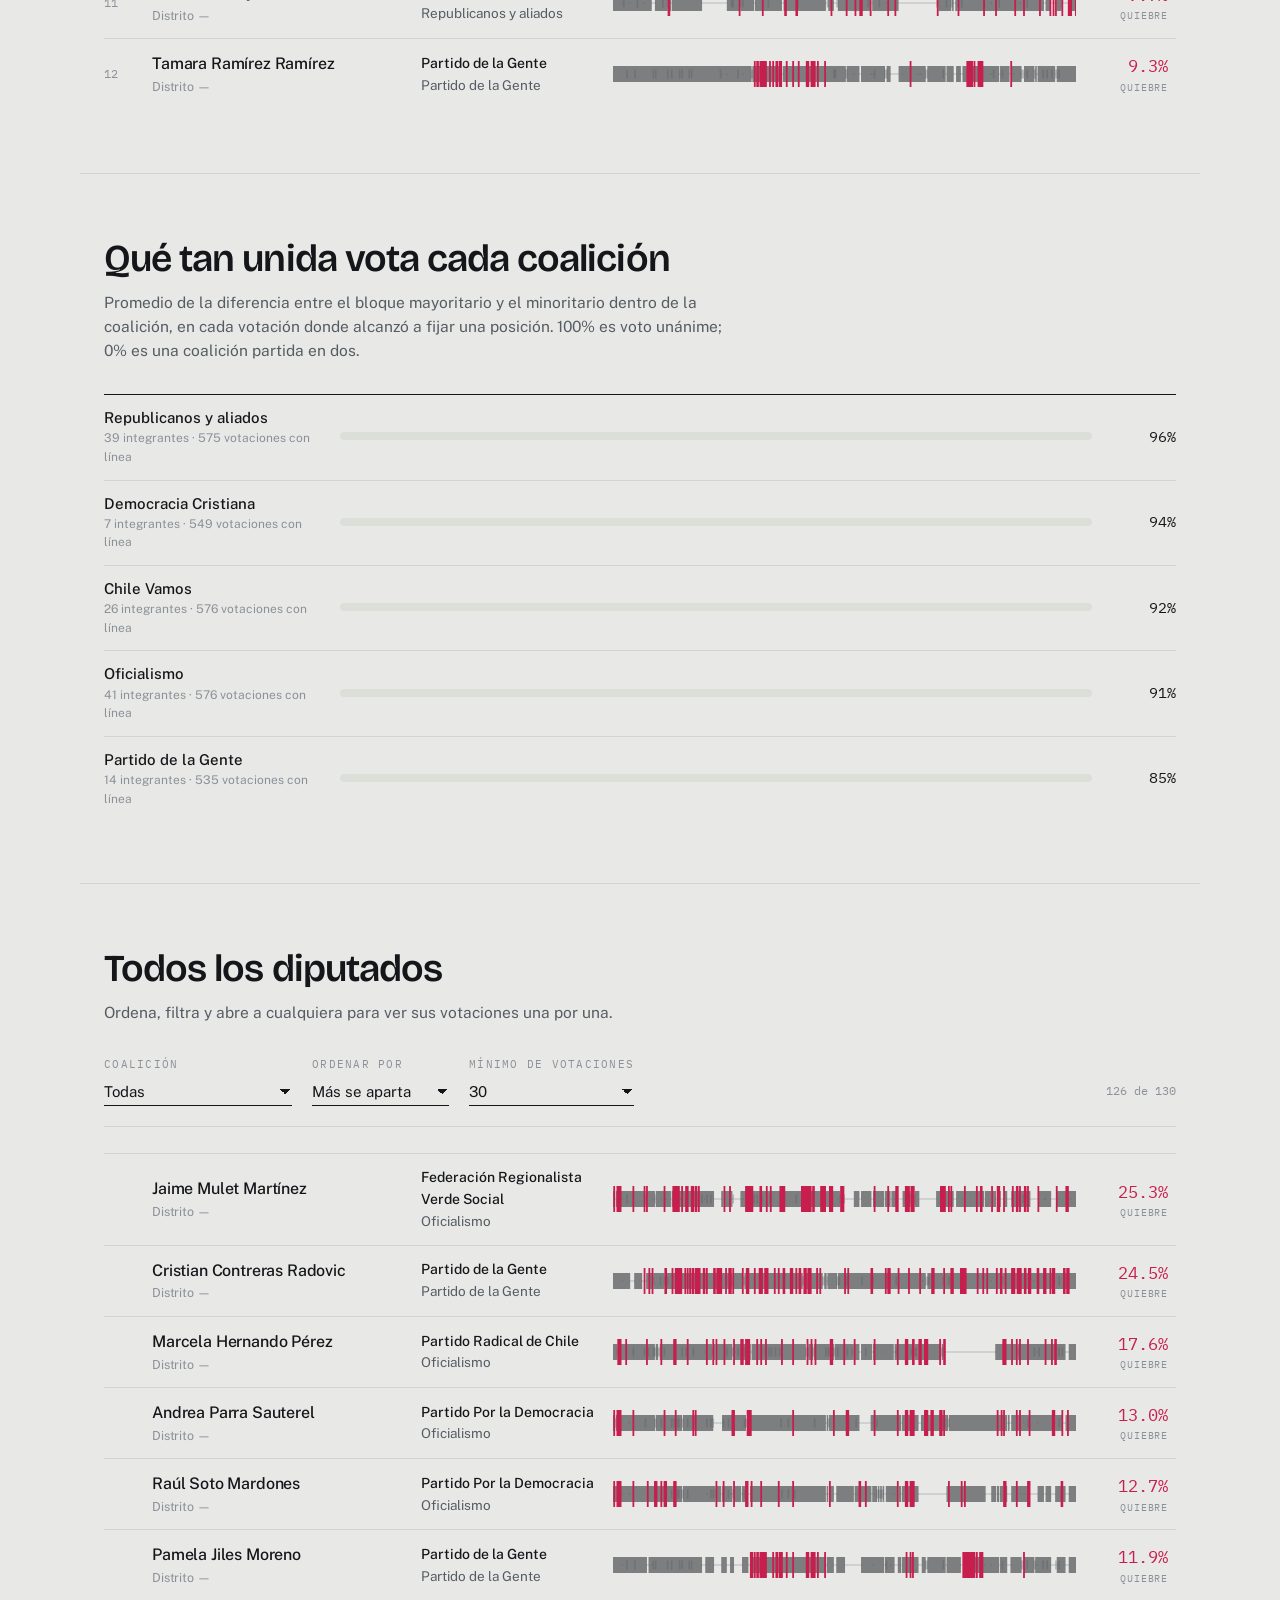
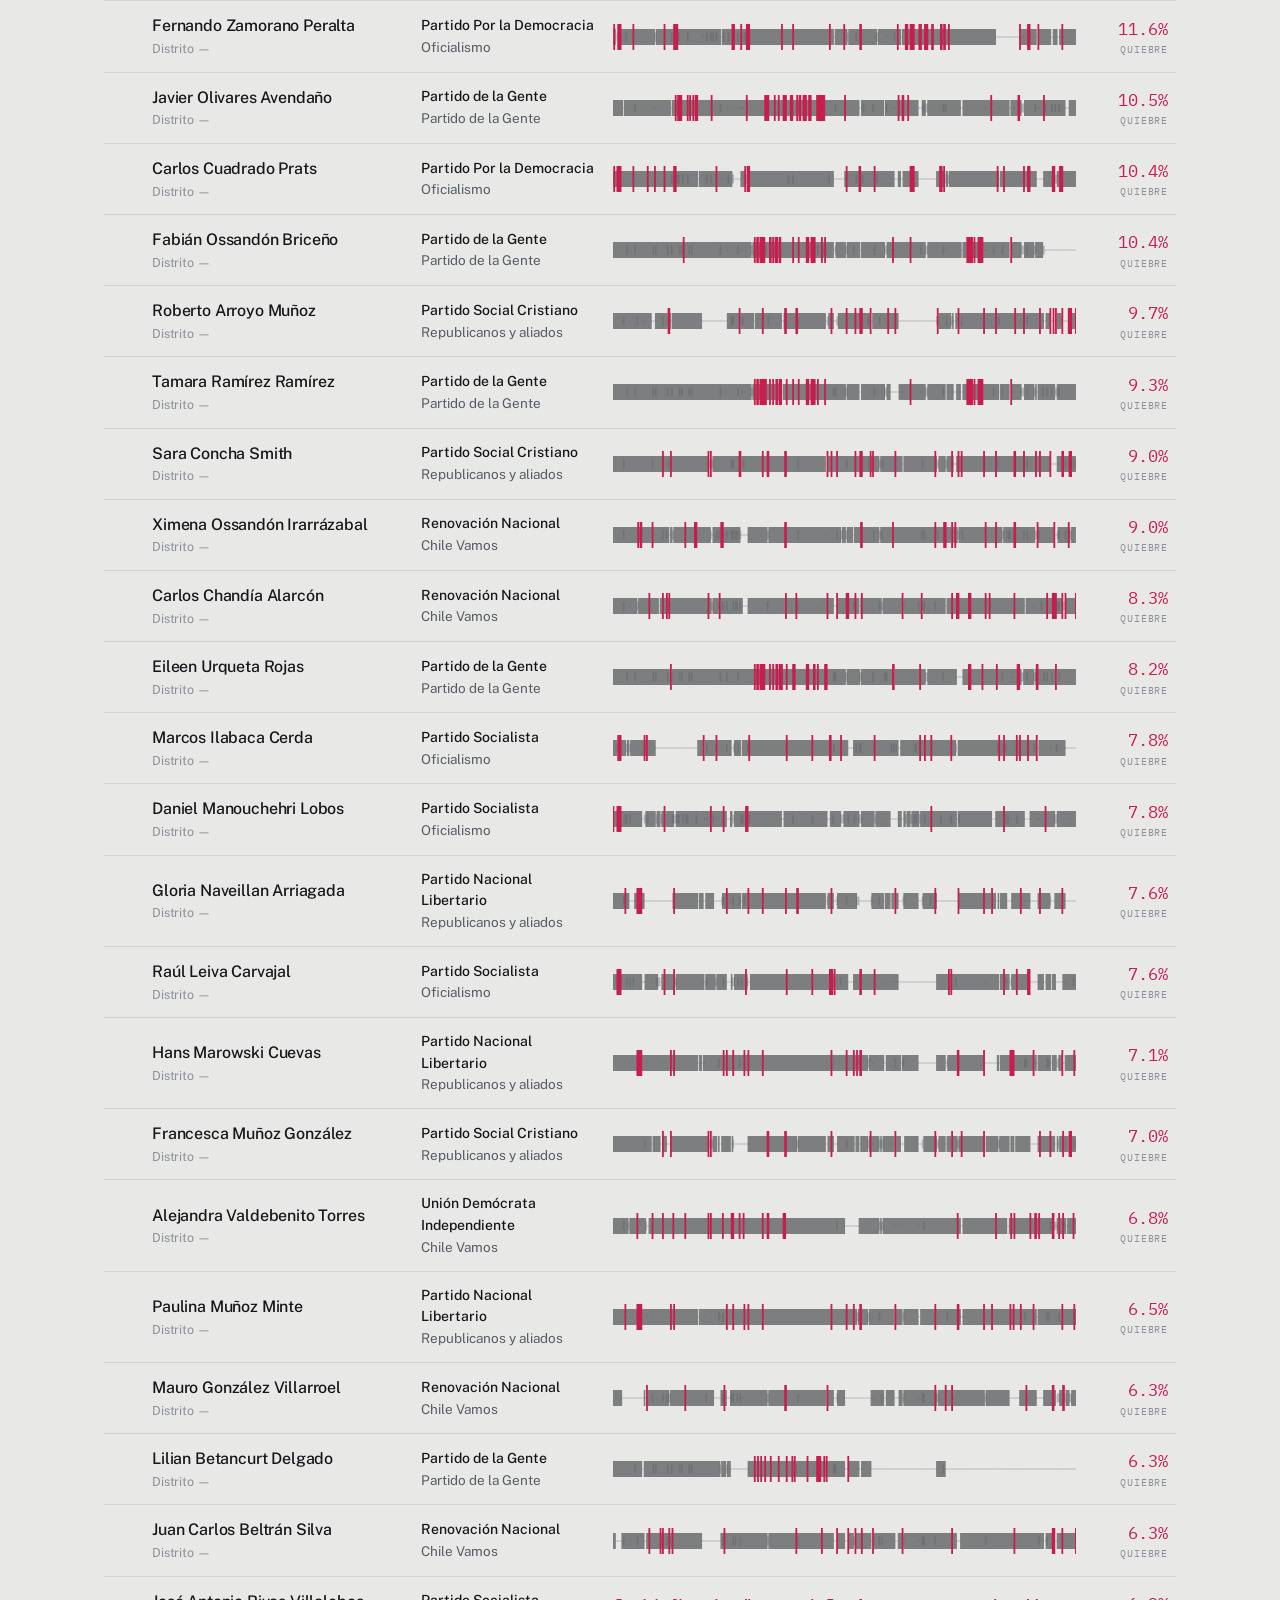
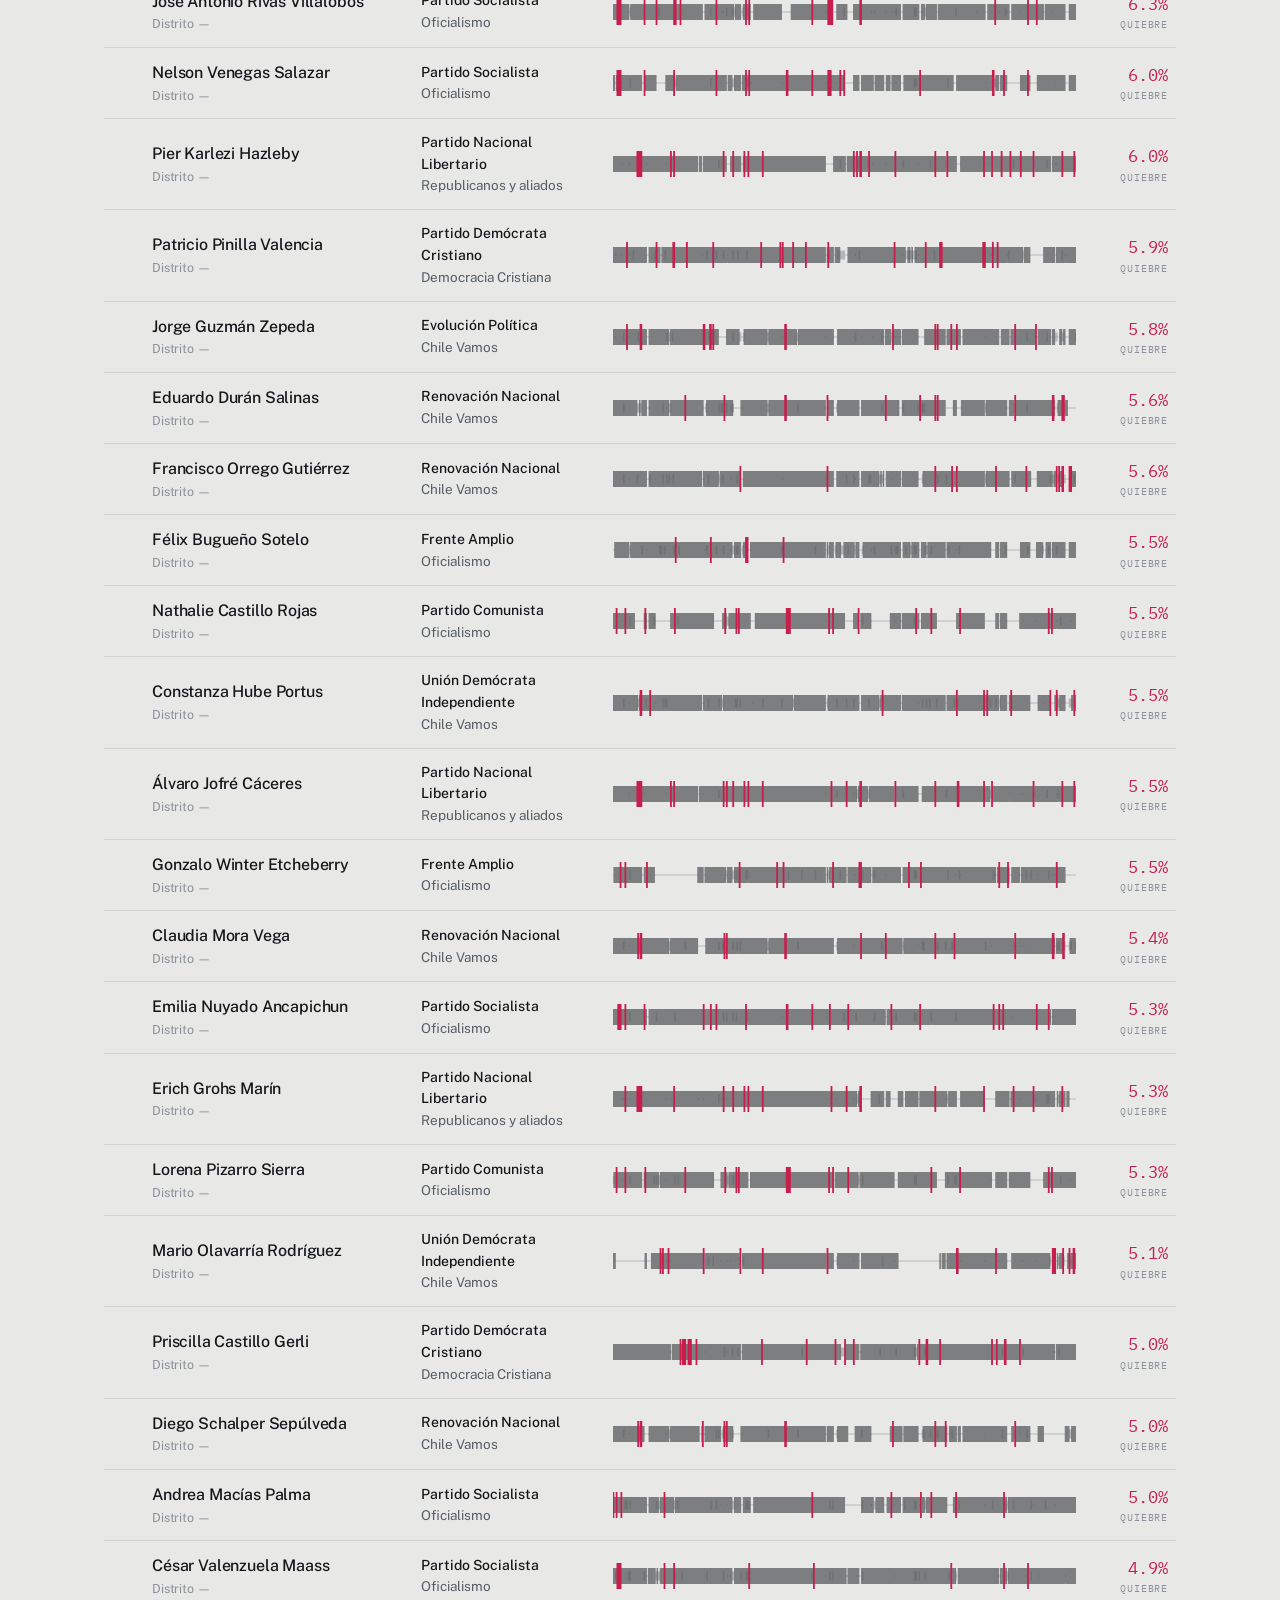
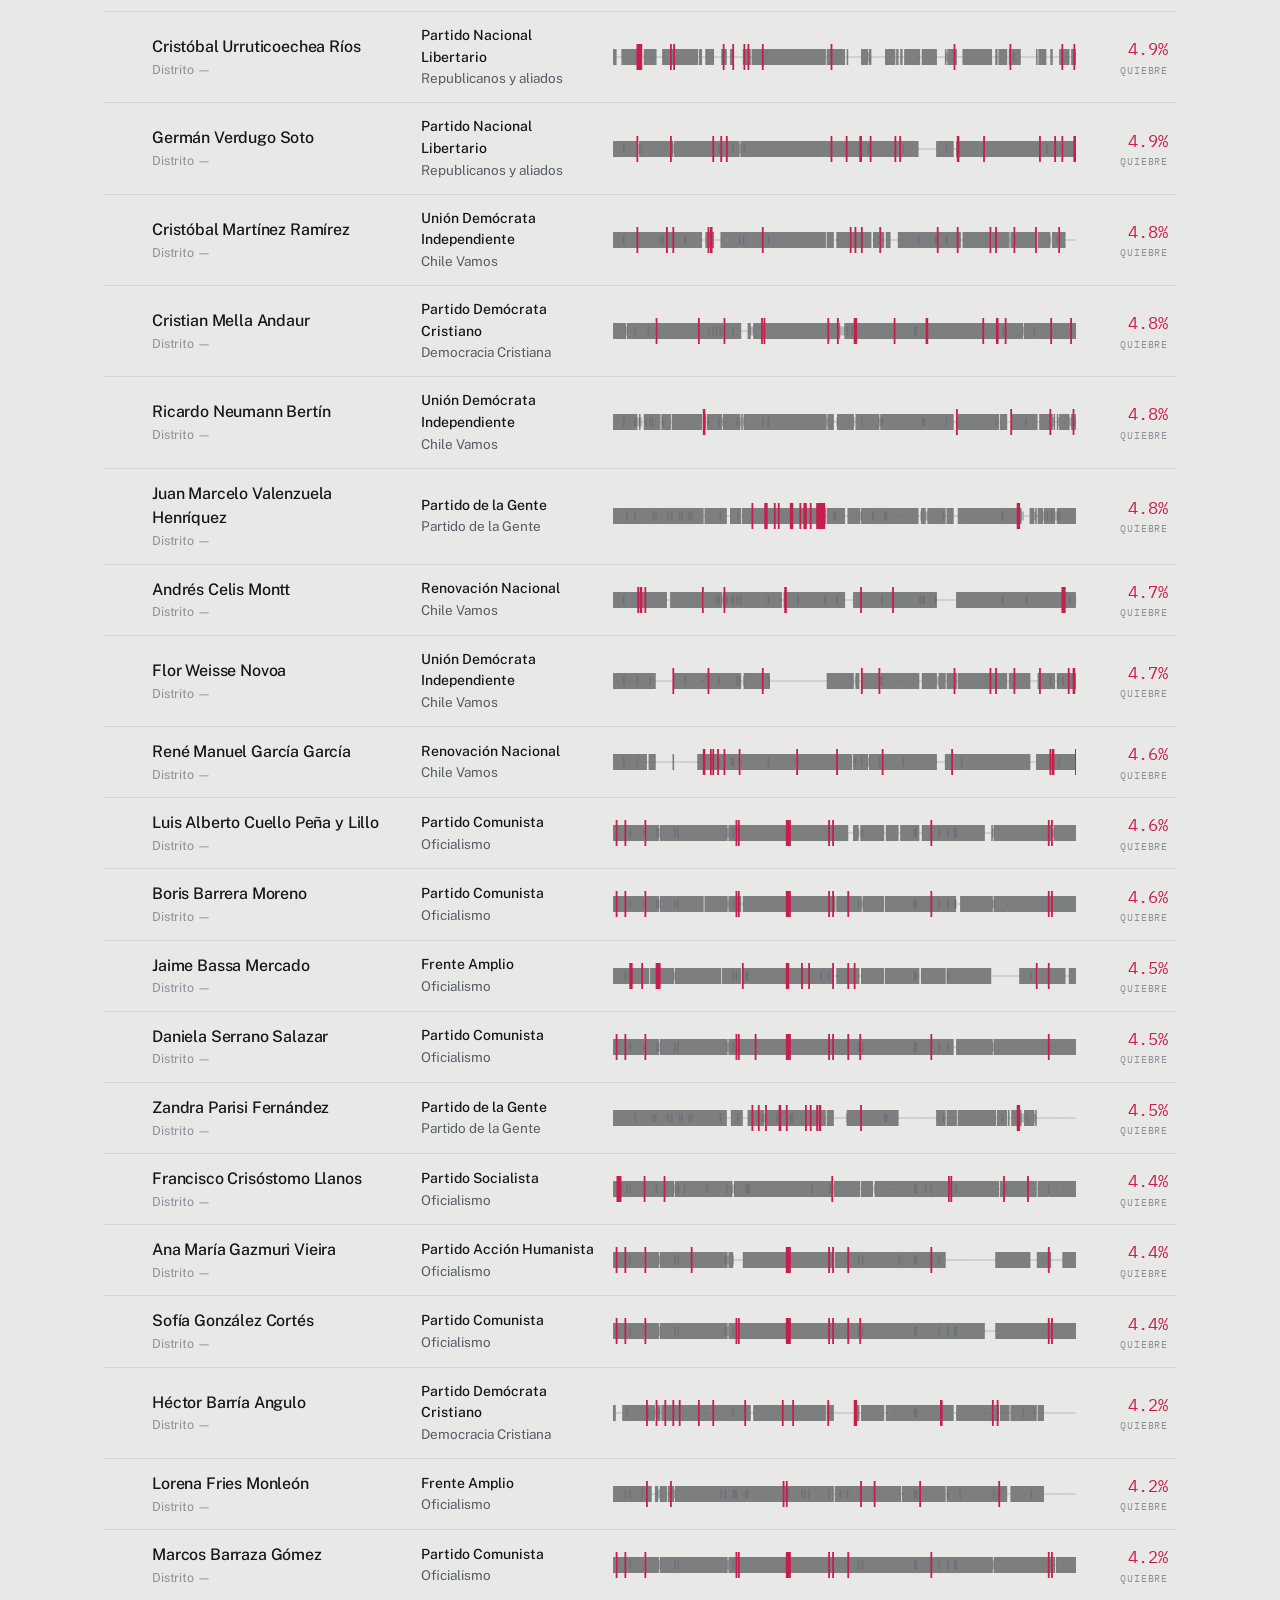
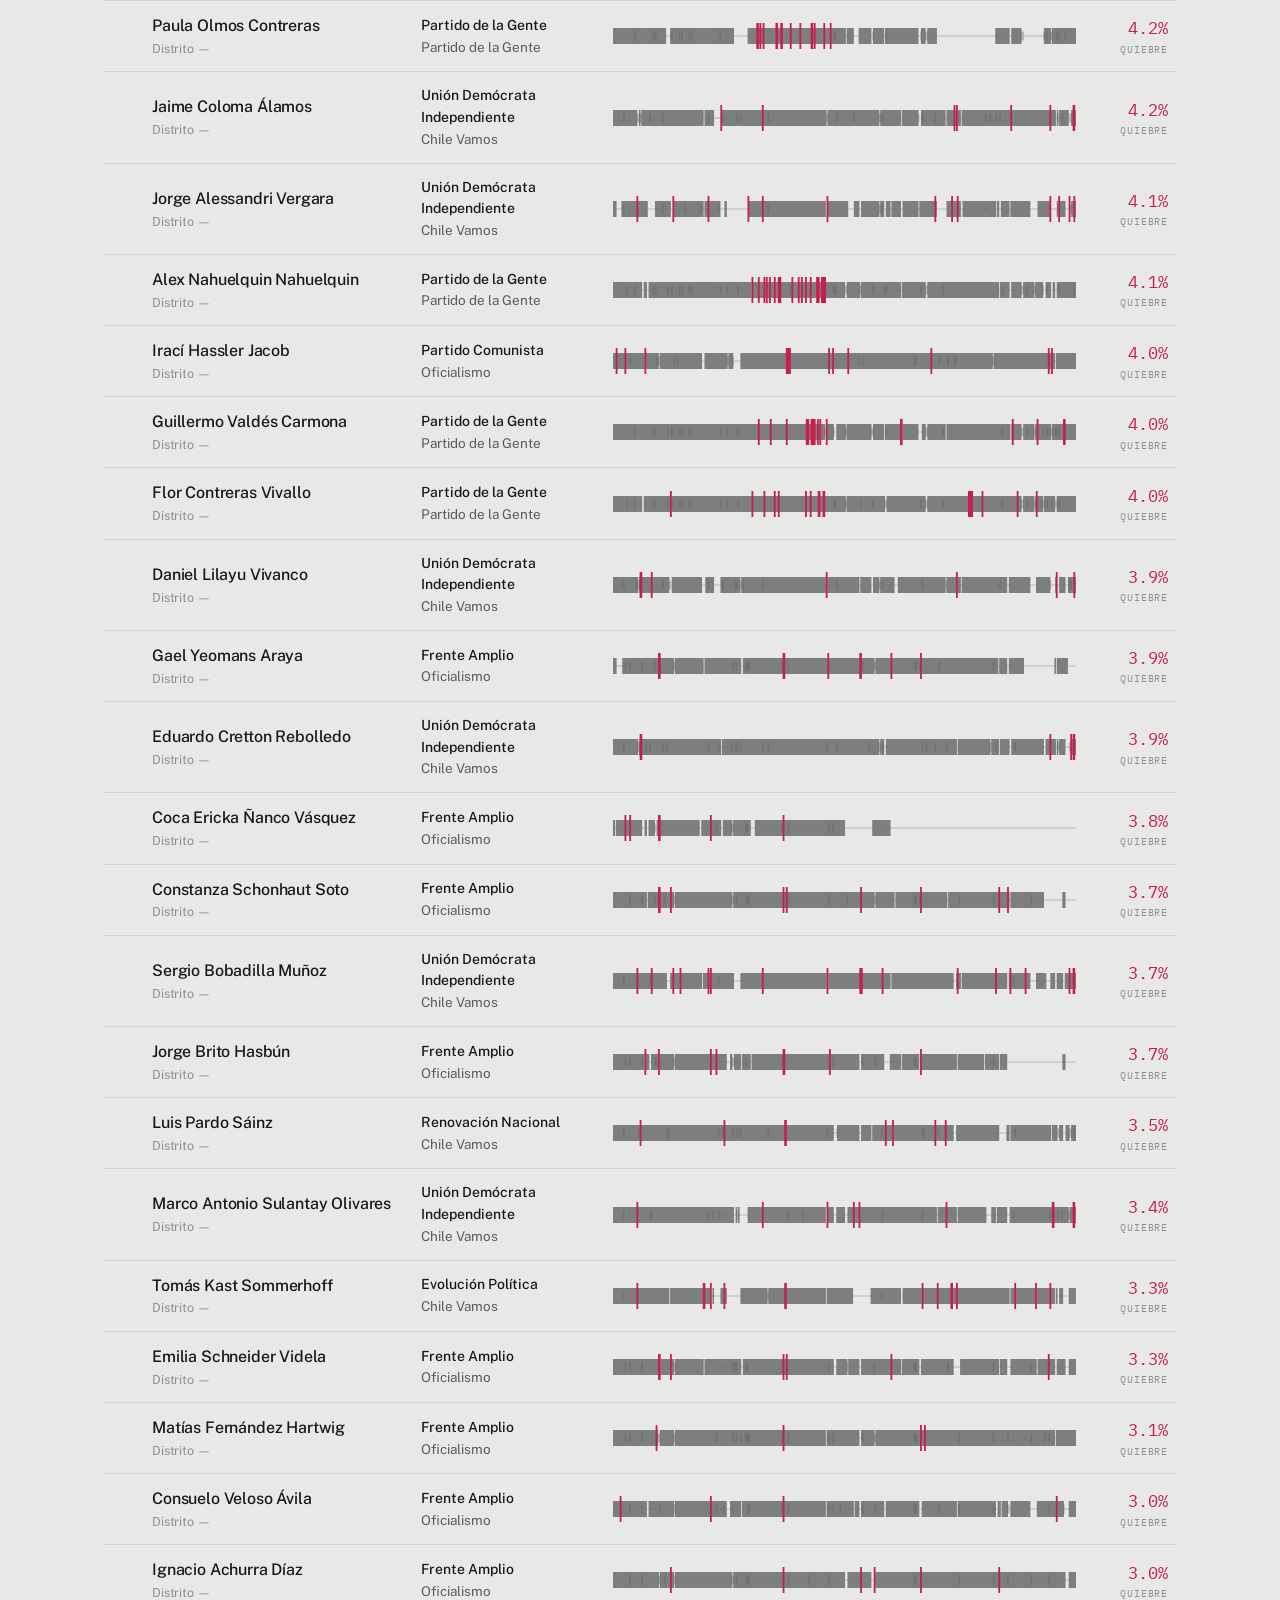
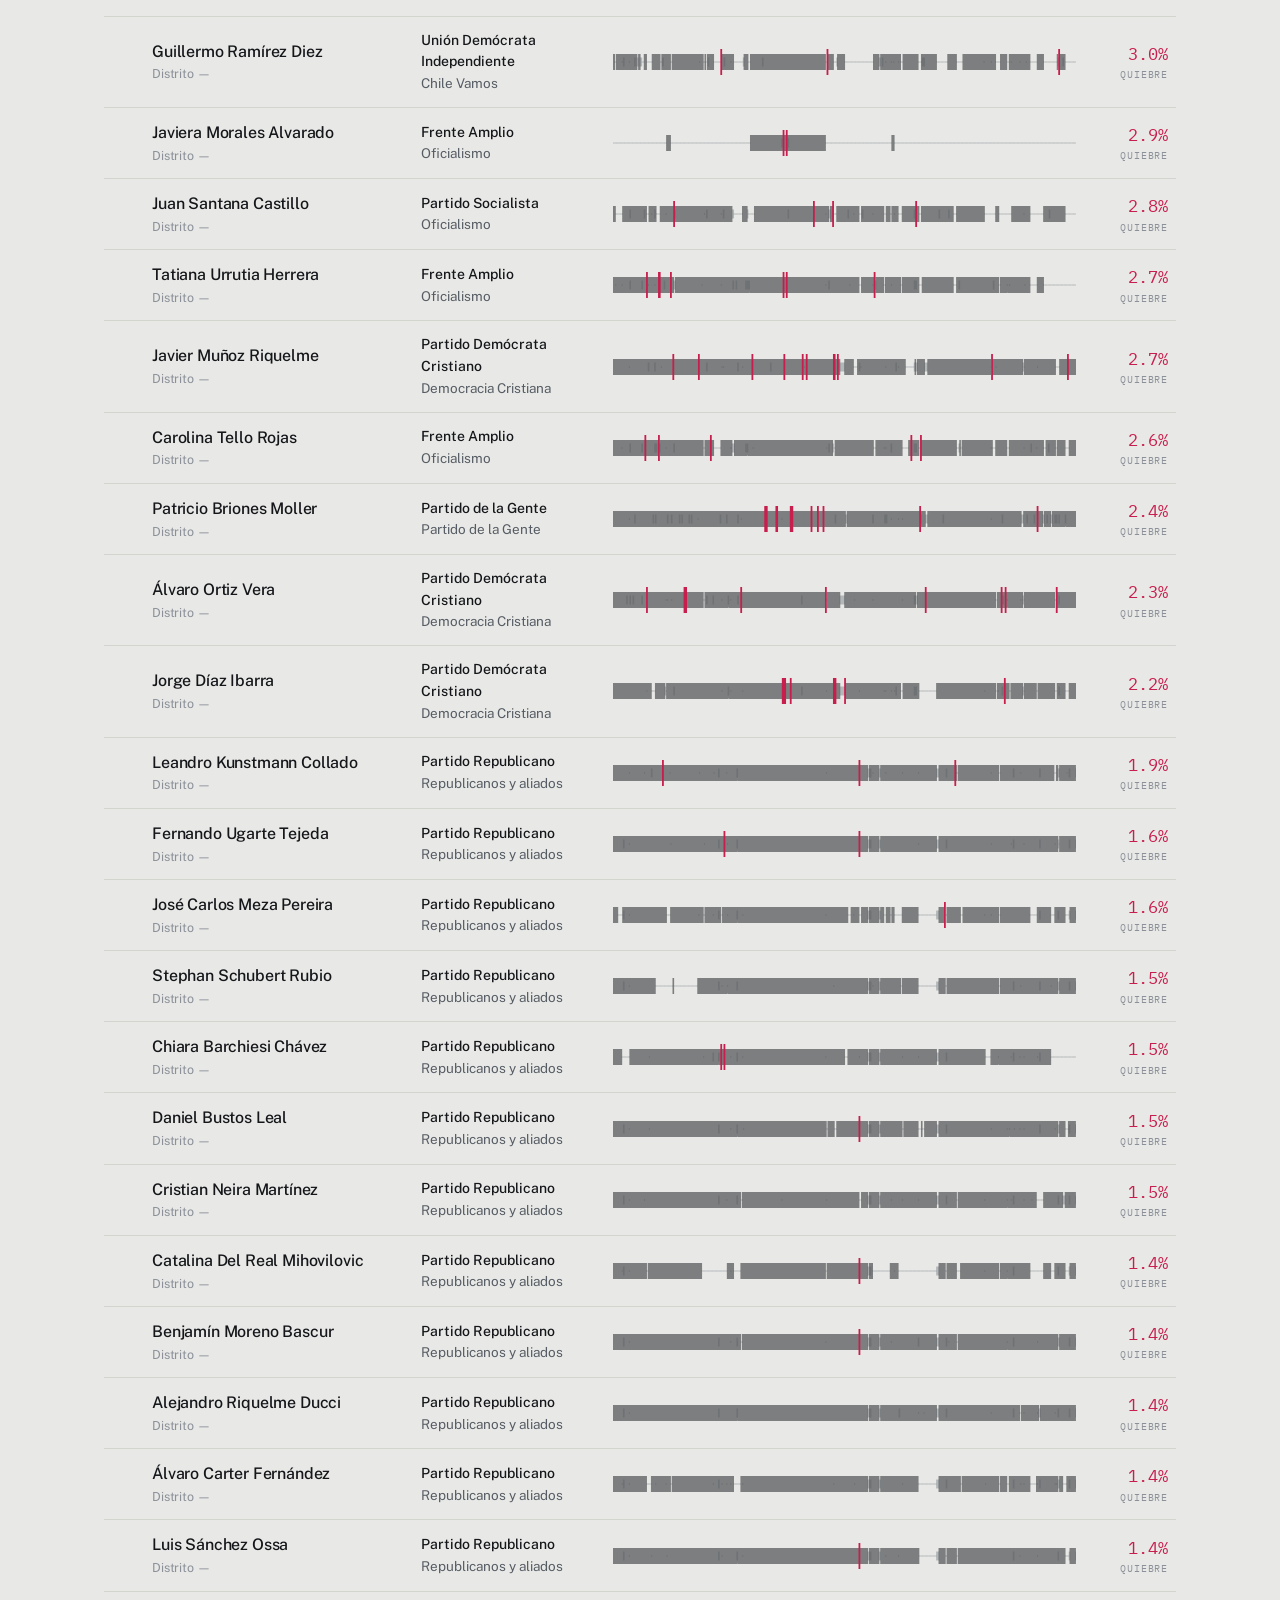
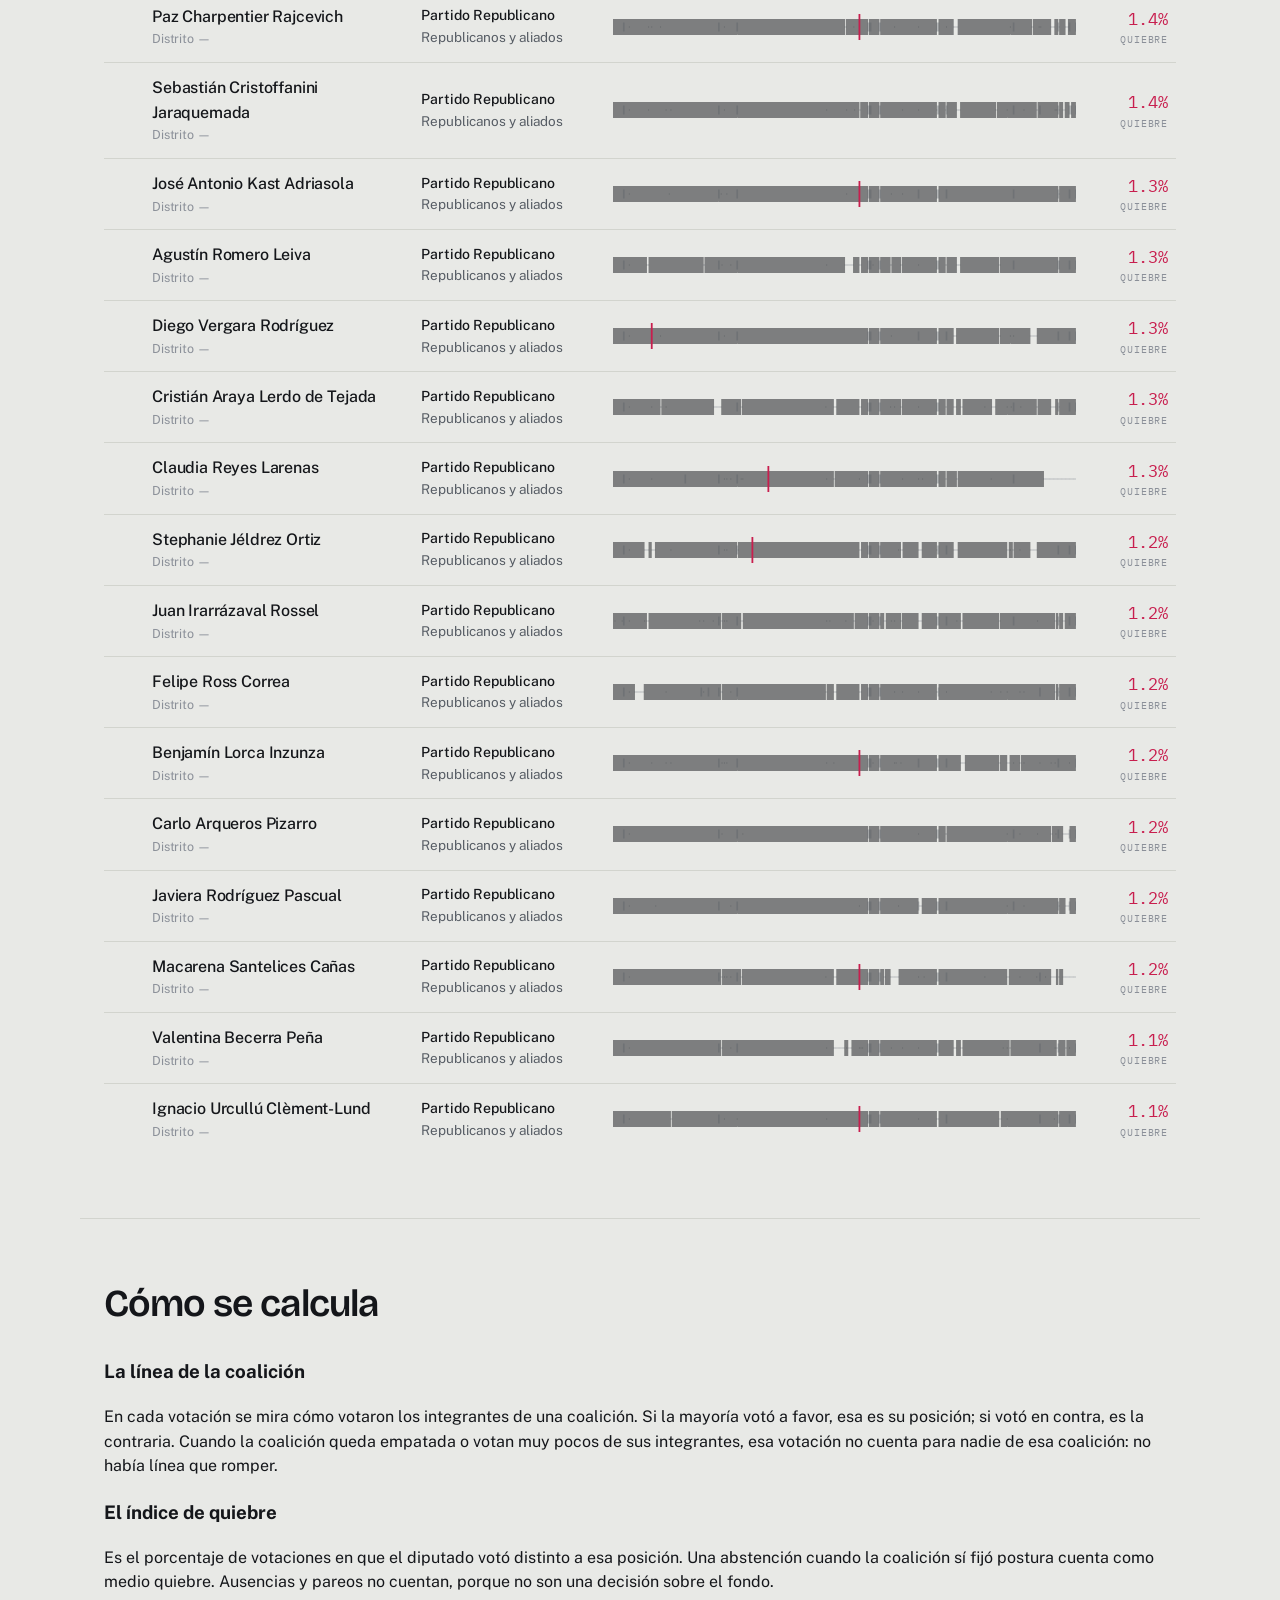
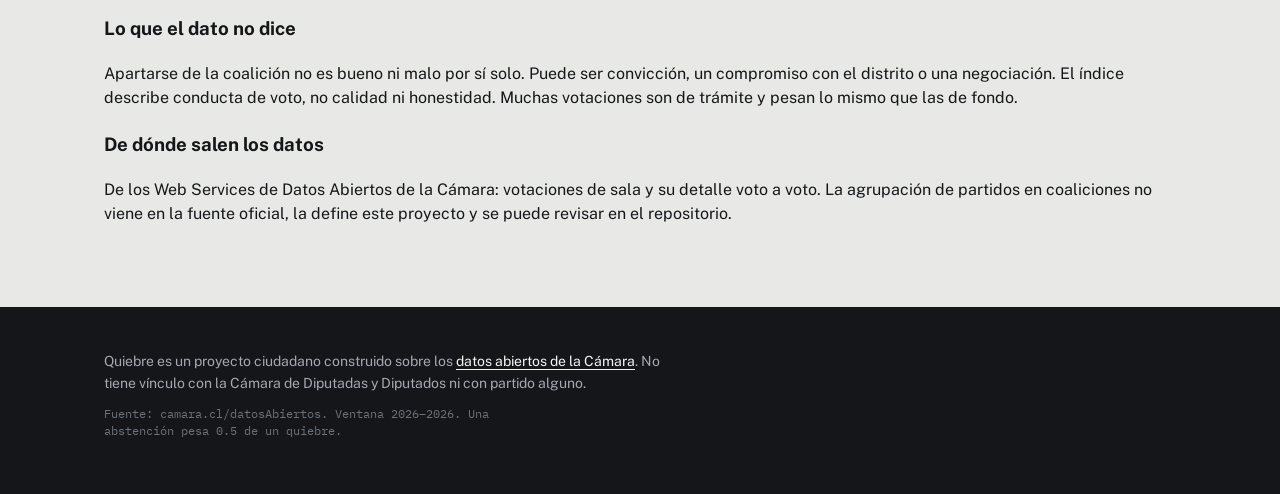
==== commit 92666236: "Hacer boton real el link al modulo de asistencia Era un link de texto chico al fondo del header, fac" ====
--- a/docs/index.html
+++ b/docs/index.html
@@ -22,6 +22,8 @@
       Las marcas <span class="resalte">en rojo</span> son las veces que votó contra la posición
       mayoritaria de su propia coalición.</p>
 
+    <a class="boton-asistencia" href="asistencia.html">Ver asistencia a las votaciones →</a>
+
     <div class="buscador">
       <label class="oculto" for="buscar">Buscar un diputado</label>
       <input id="buscar" type="search" placeholder="Buscar por nombre o partido" autocomplete="off">
@@ -34,8 +36,6 @@
     </label>
 
     <dl class="marcador" id="marcador"></dl>
-
-    <p class="ver-tambien"><a href="asistencia.html">Ver asistencia a las votaciones →</a></p>
   </div>
 </header>
 
--- a/docs/styles.css
+++ b/docs/styles.css
@@ -153,14 +153,39 @@
   font-variant-numeric: tabular-nums;
 }
 
-.ver-tambien {
-  margin: 22px 0 0;
-  font-family: var(--dato);
-  font-size: 12.5px;
+.boton-asistencia {
+  display: inline-flex;
+  align-items: center;
+  gap: 8px;
+  margin: 26px 0 0;
+  padding: 12px 22px;
+  border-radius: 99px;
+  background: var(--quiebre);
+  color: var(--panel);
+  font-family: var(--dato);
+  font-size: 13.5px;
+  font-weight: 500;
   letter-spacing: 0.02em;
-}
-.ver-tambien a { color: #c9ccd2; }
-.ver-tambien a:hover { color: var(--quiebre); }
+  text-decoration: none;
+  transition: background 0.14s ease, transform 0.14s ease;
+}
+.boton-asistencia:hover {
+  background: #e0355f;
+  color: var(--panel);
+  transform: translateY(-1px);
+}
+.boton-asistencia.boton-secundario {
+  background: transparent;
+  color: #c9ccd2;
+  border: 1.5px solid #454b54;
+  padding: 10px 20px;
+}
+.boton-asistencia.boton-secundario:hover {
+  background: transparent;
+  border-color: var(--quiebre);
+  color: var(--quiebre);
+  transform: none;
+}
 
 /* --------------------------------------------------------------- aviso */
 
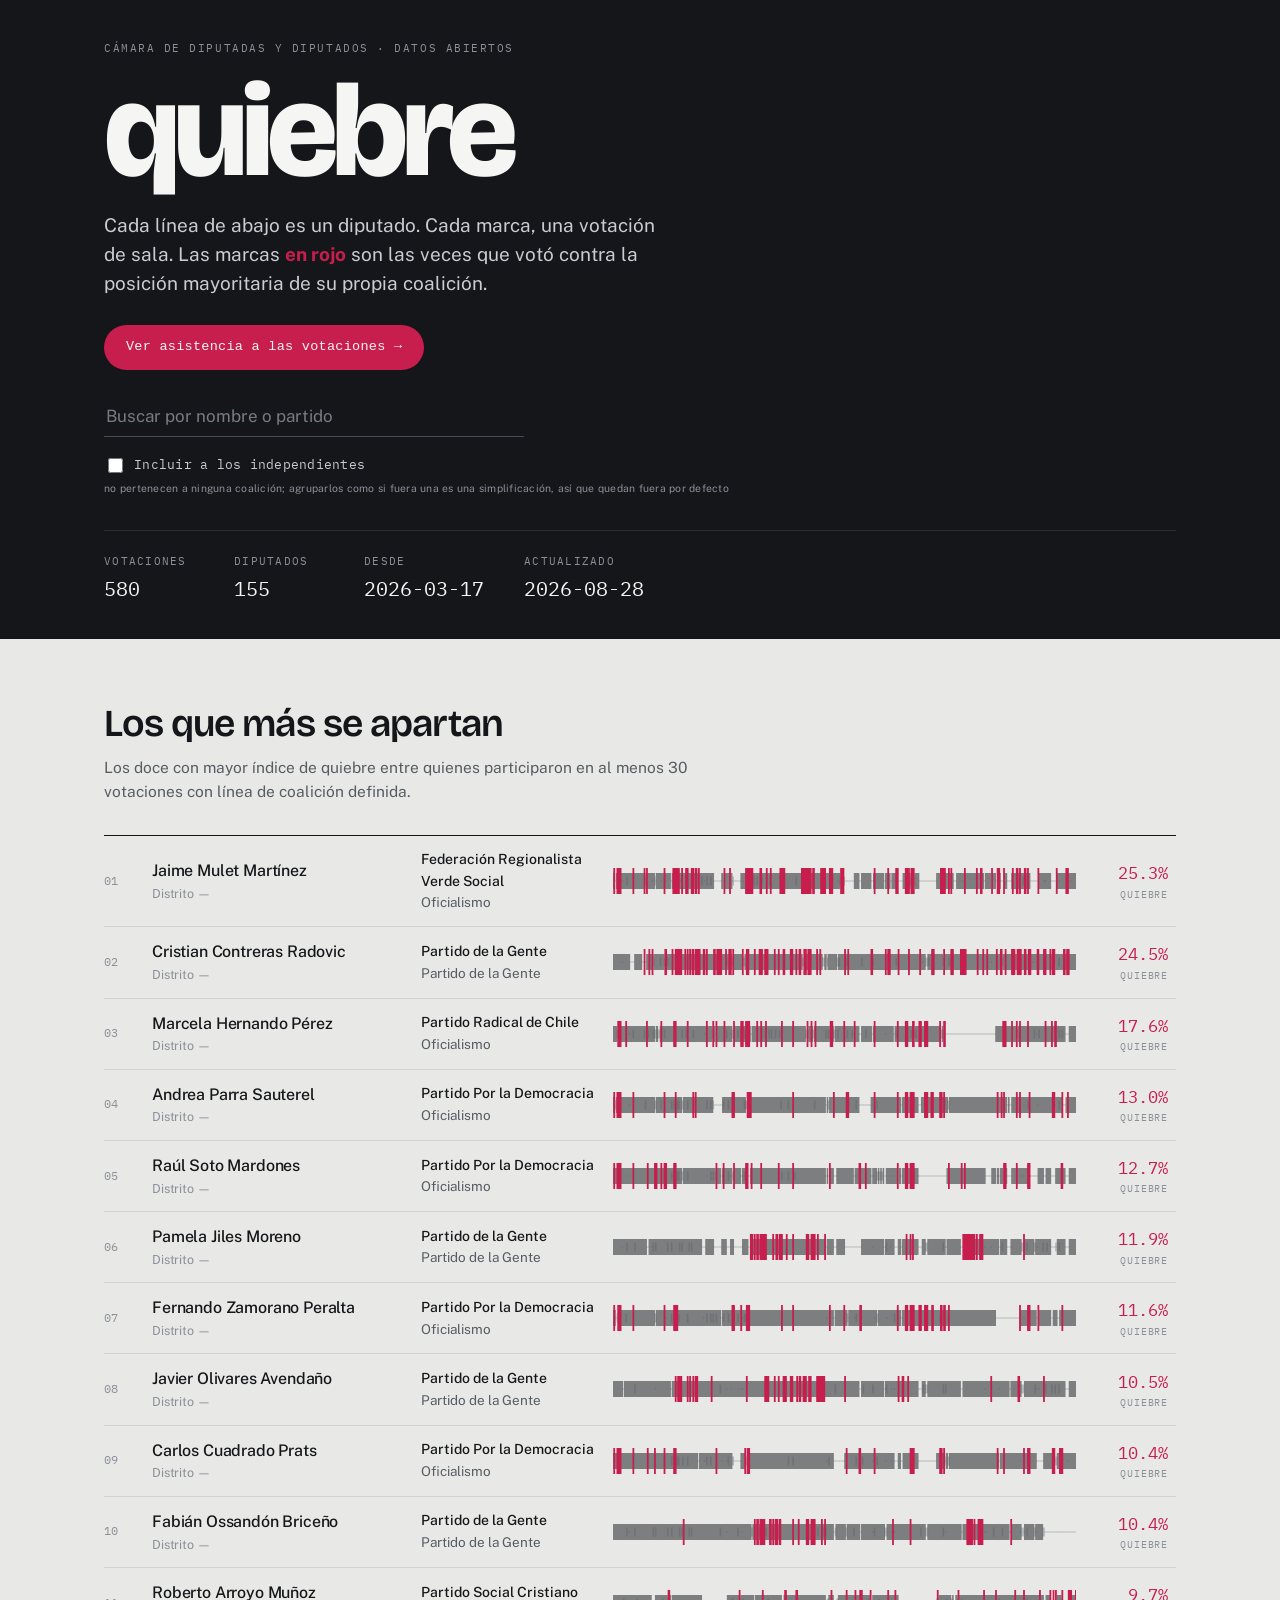
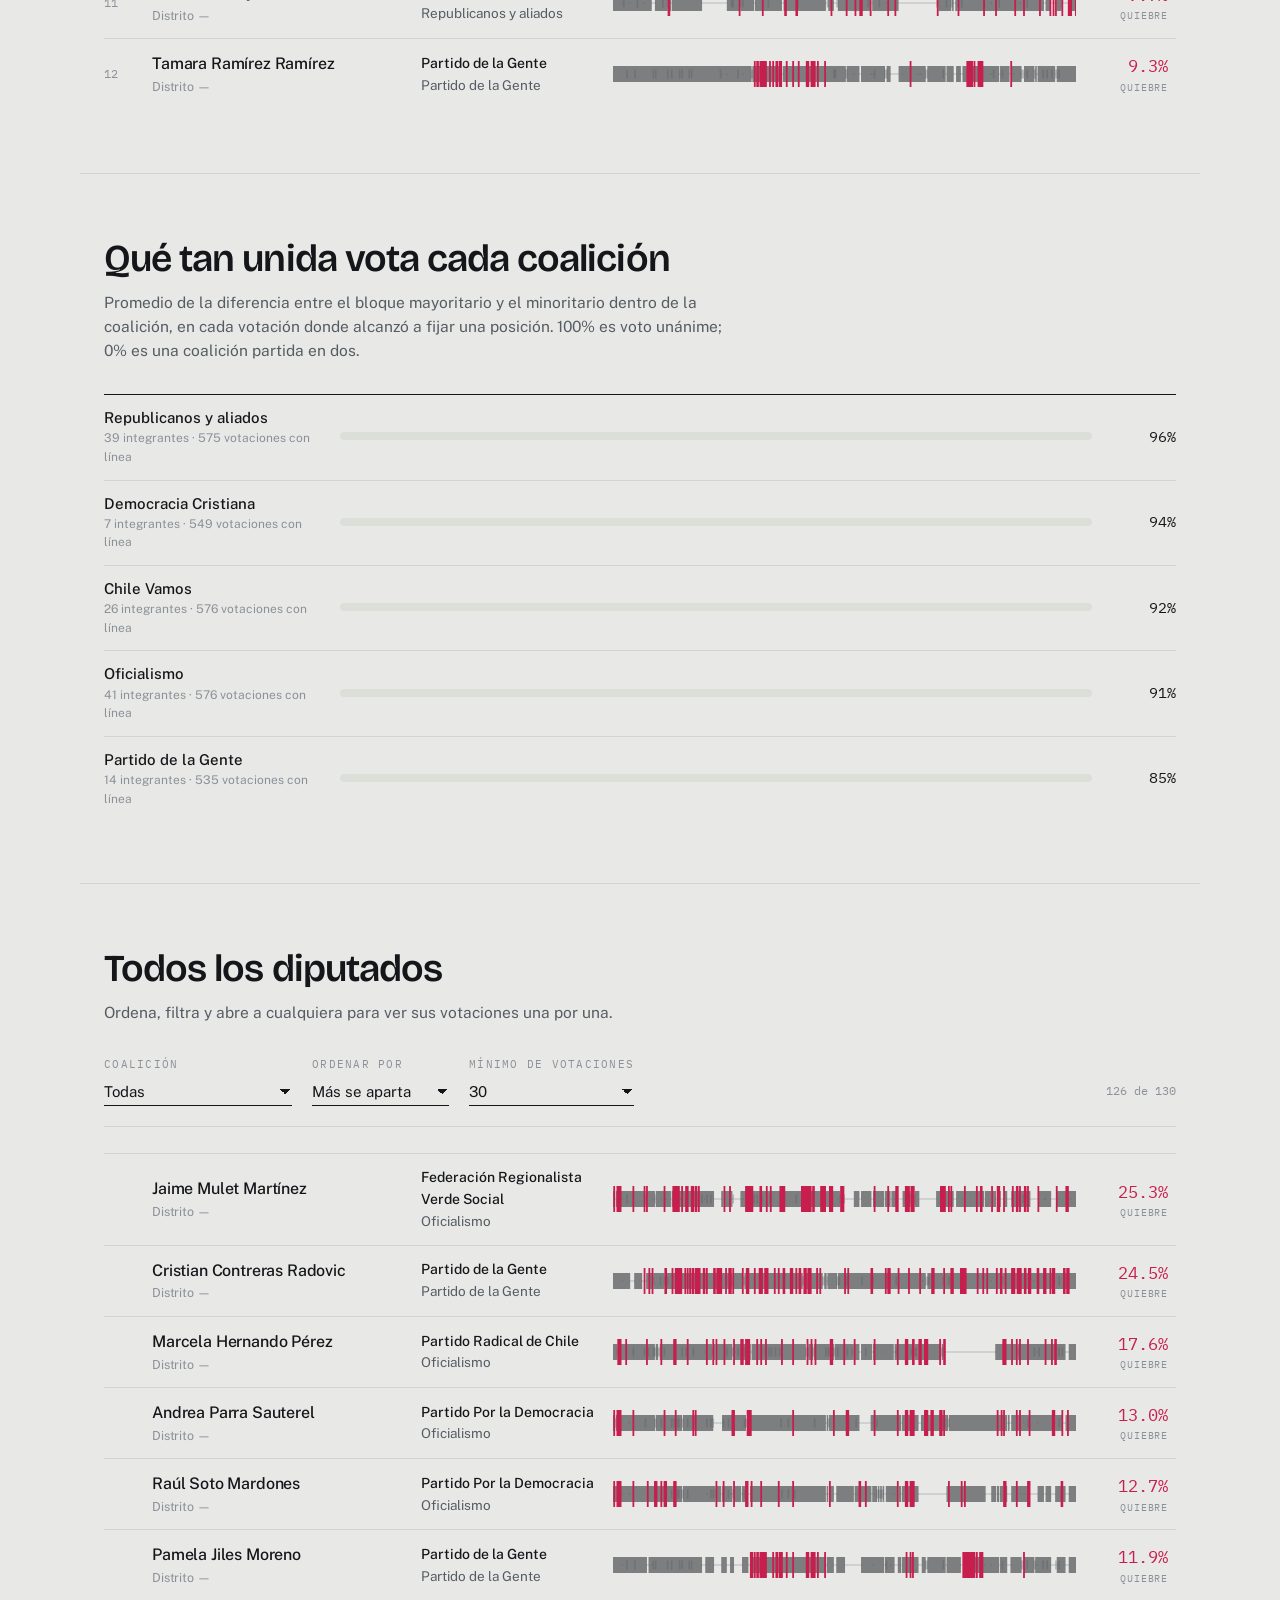
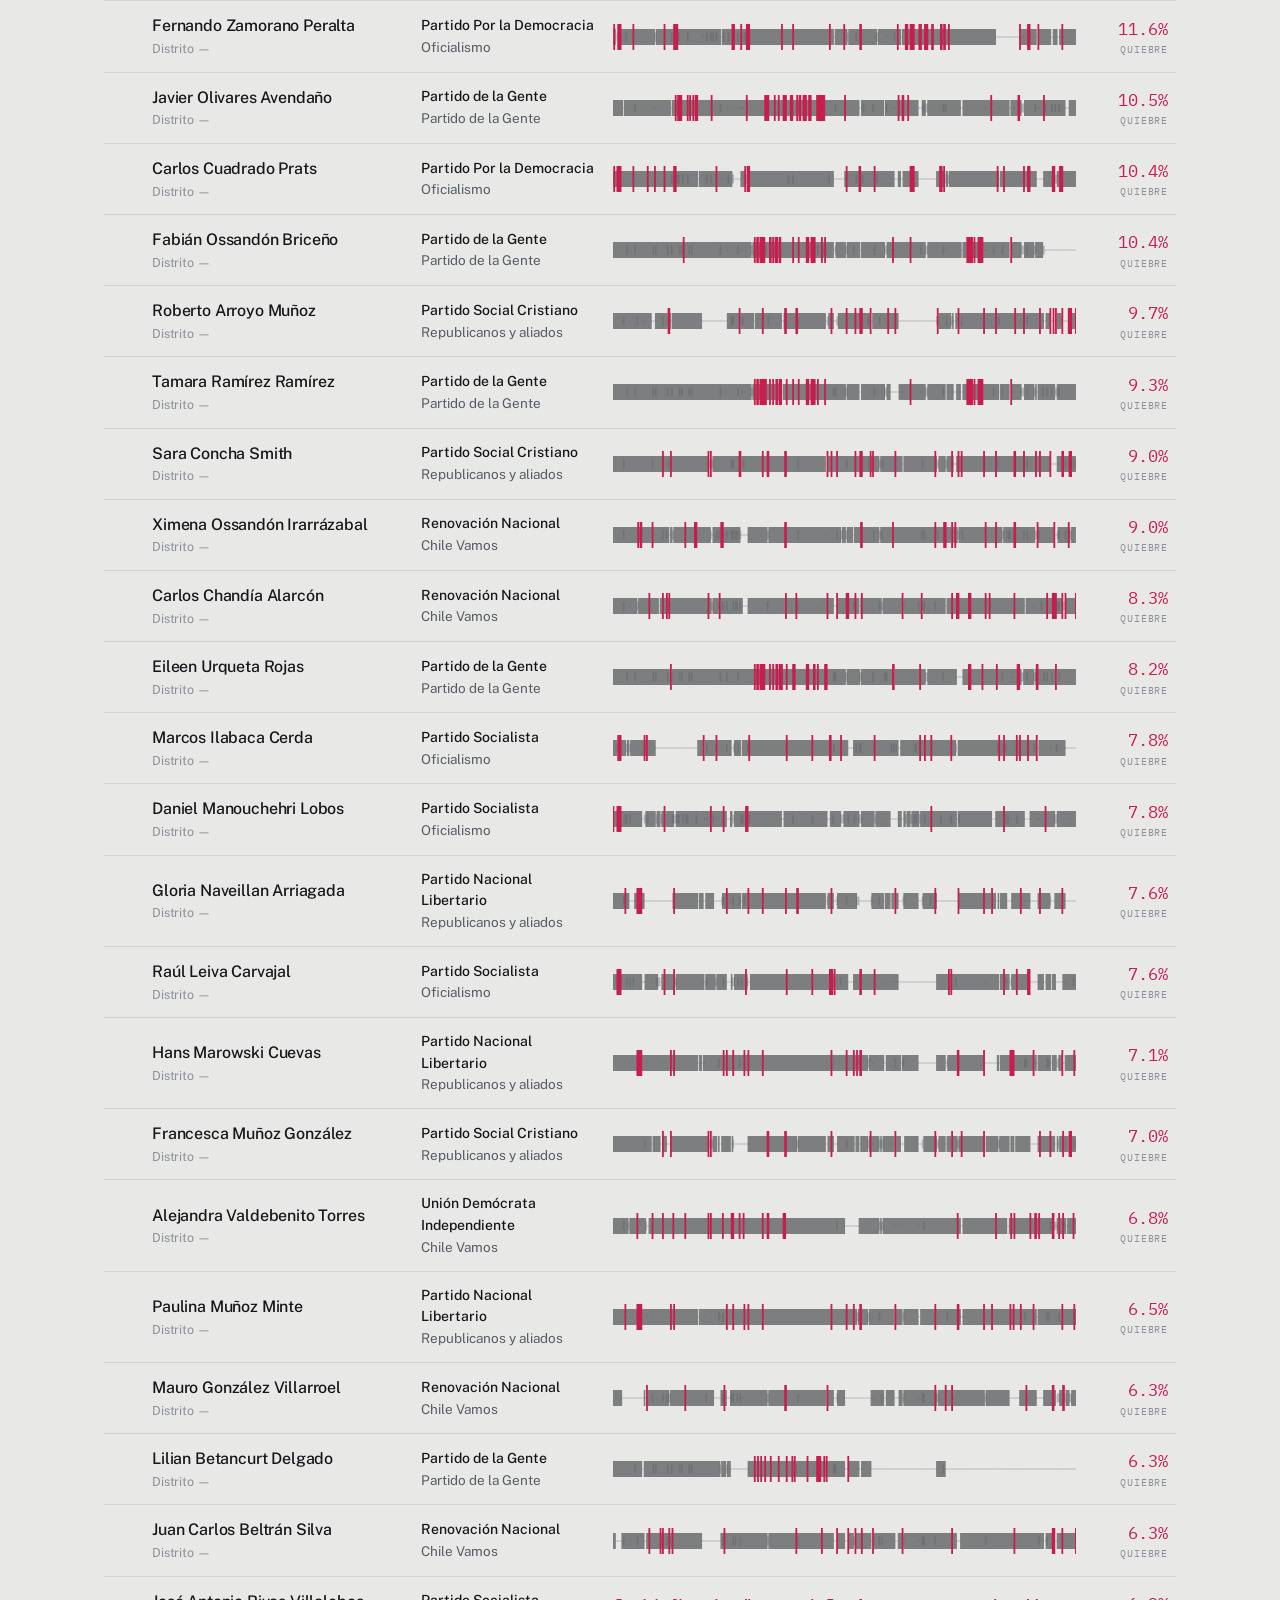
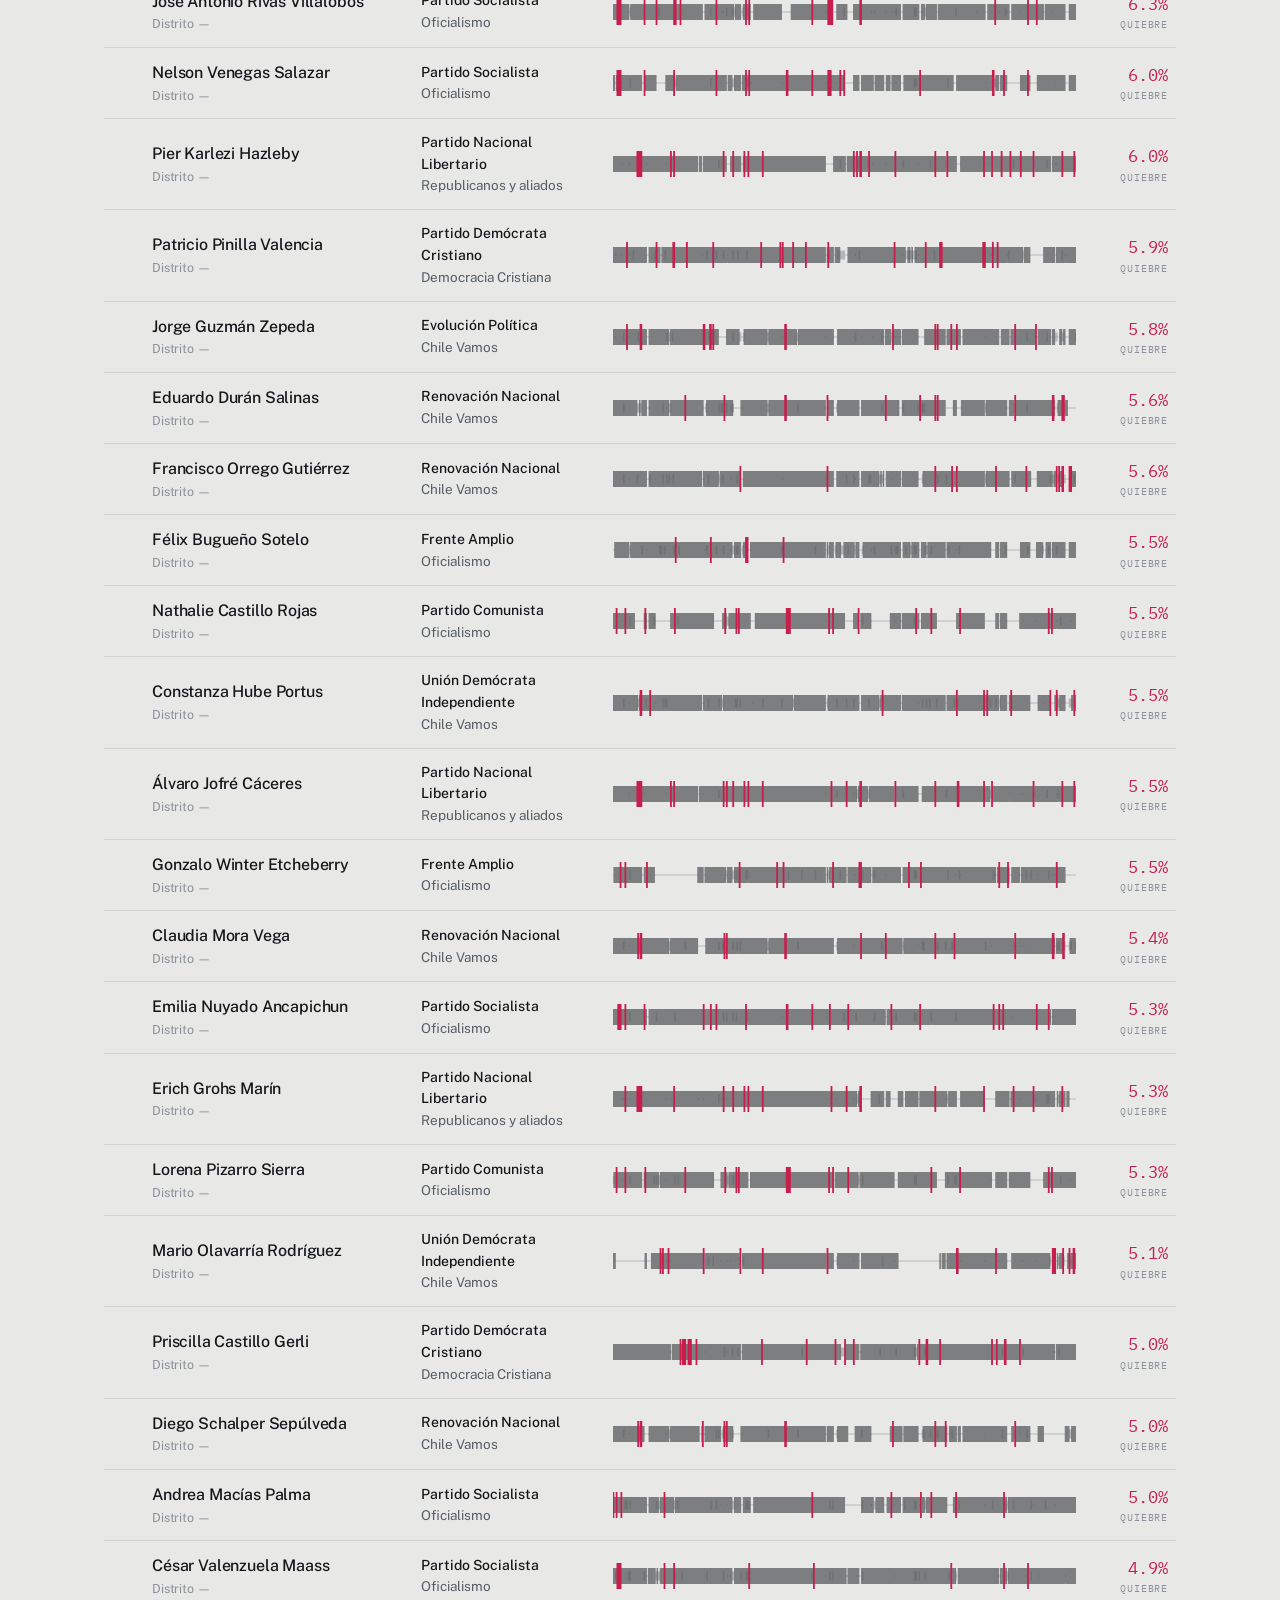
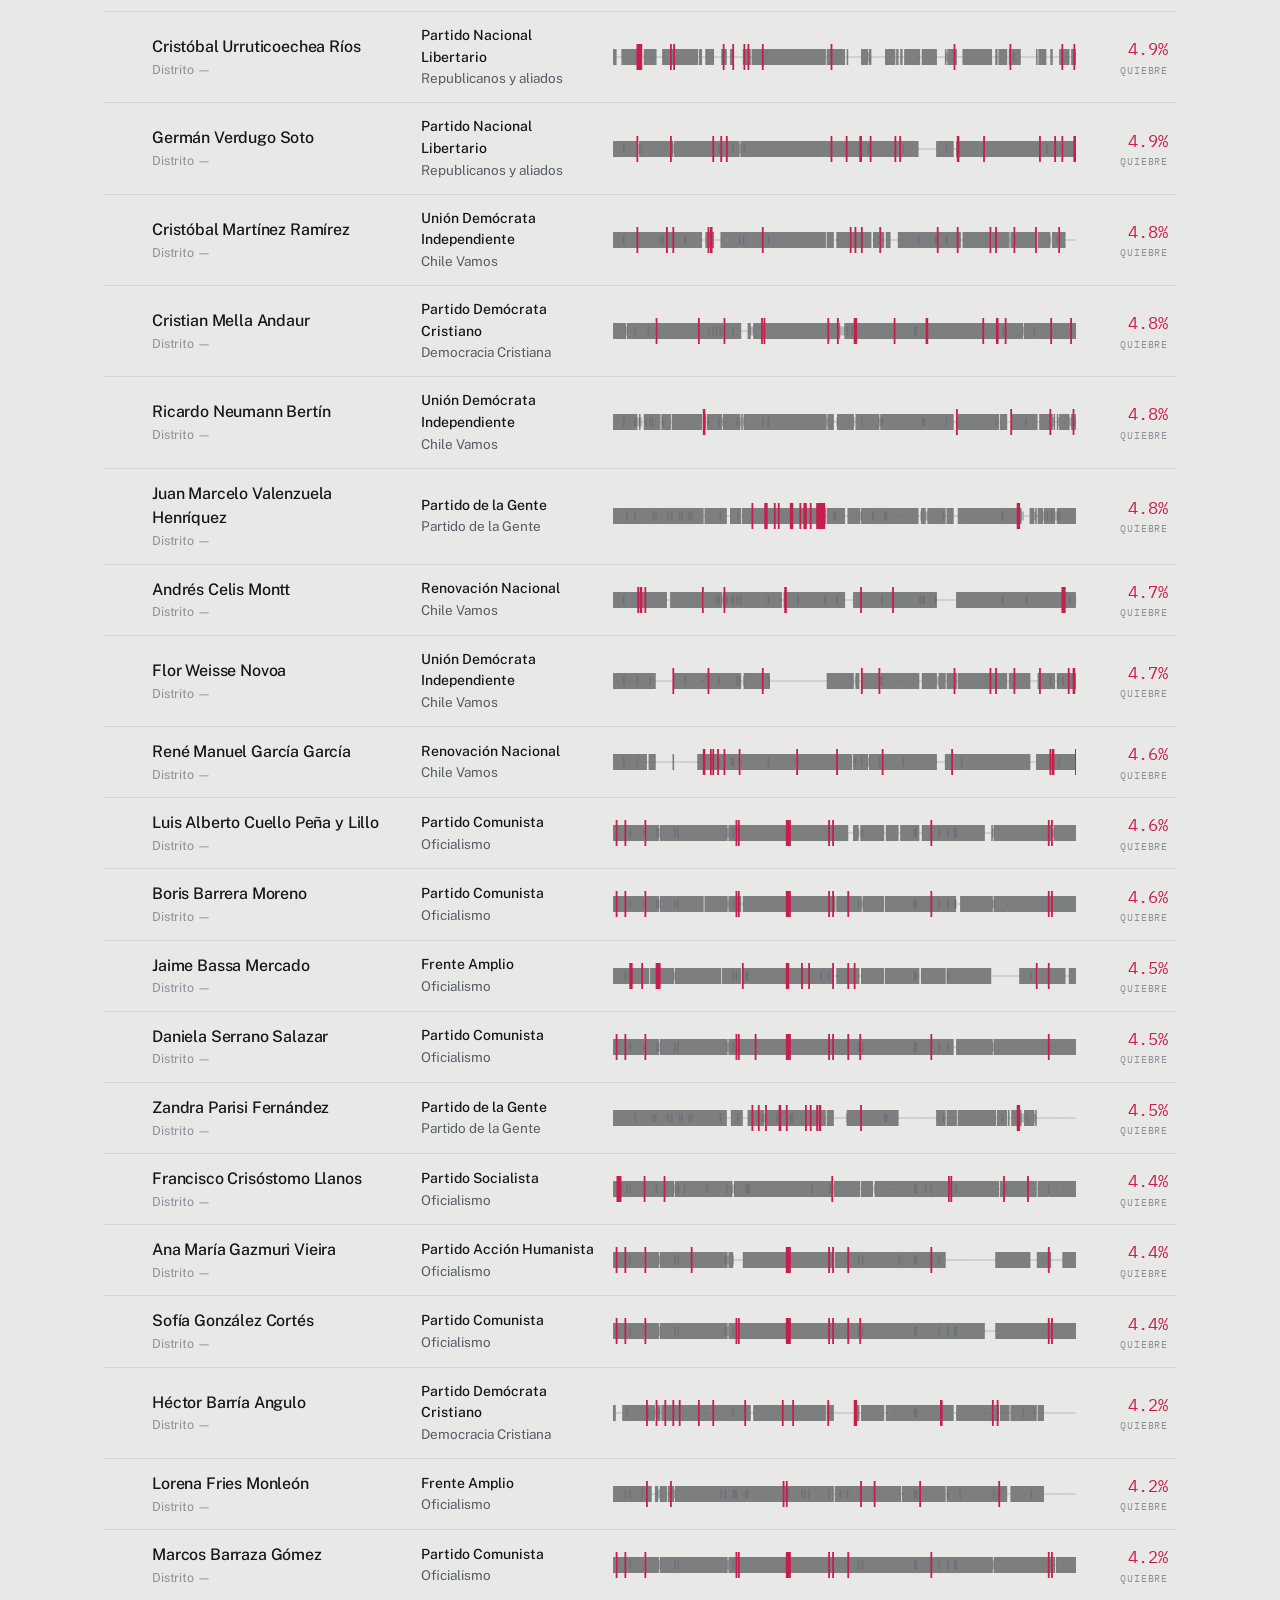
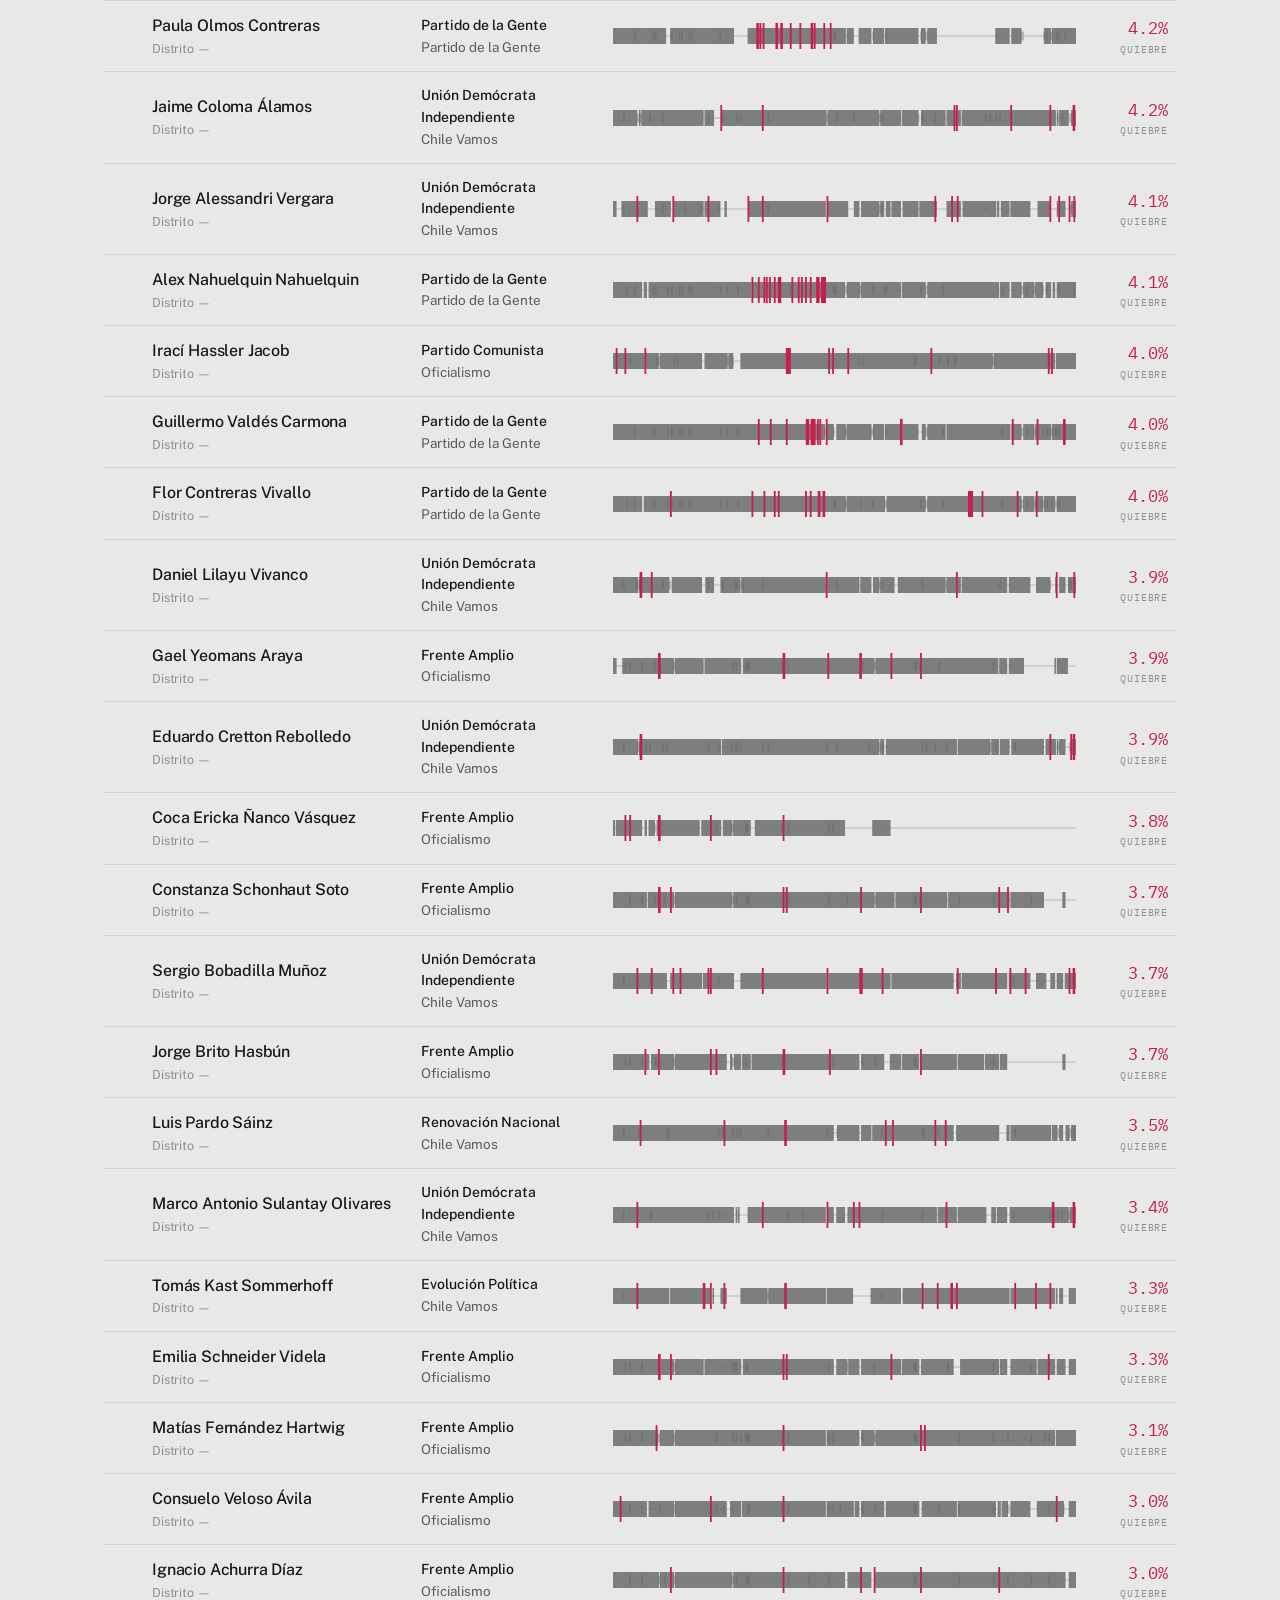
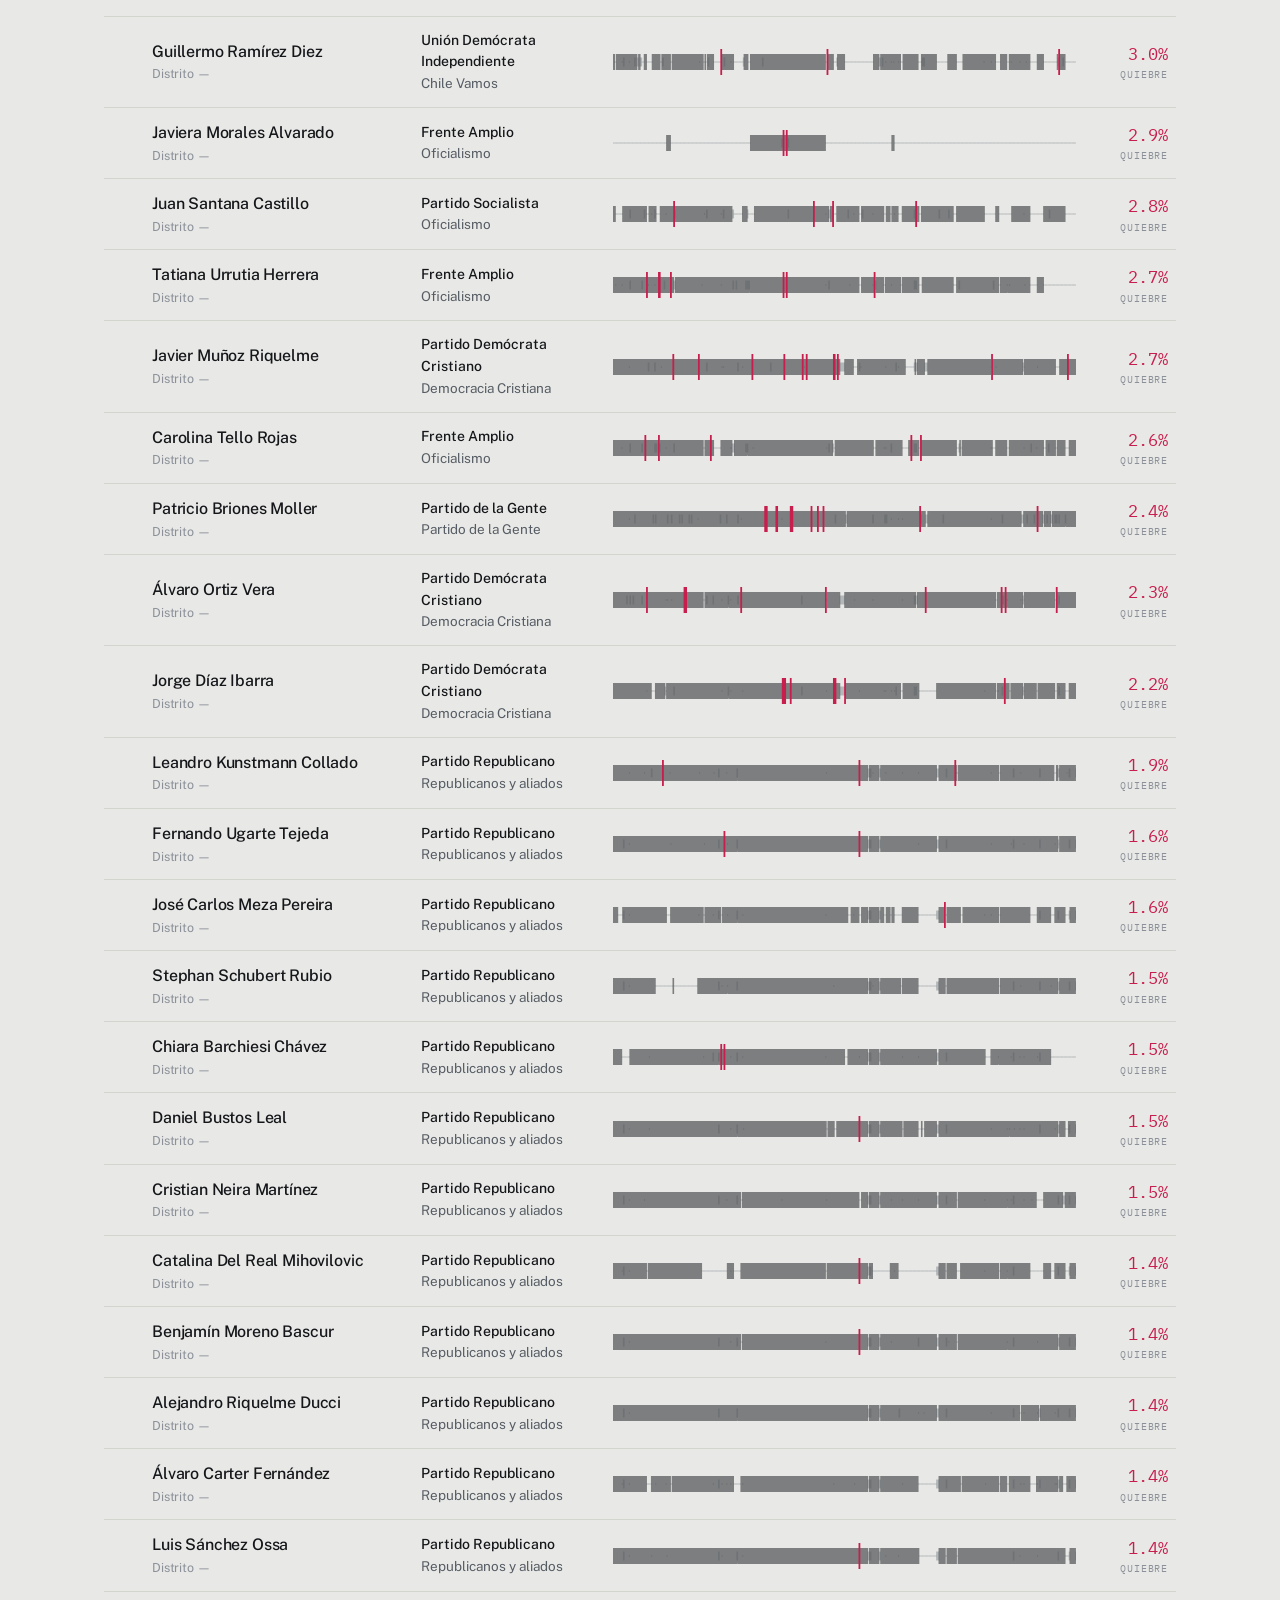
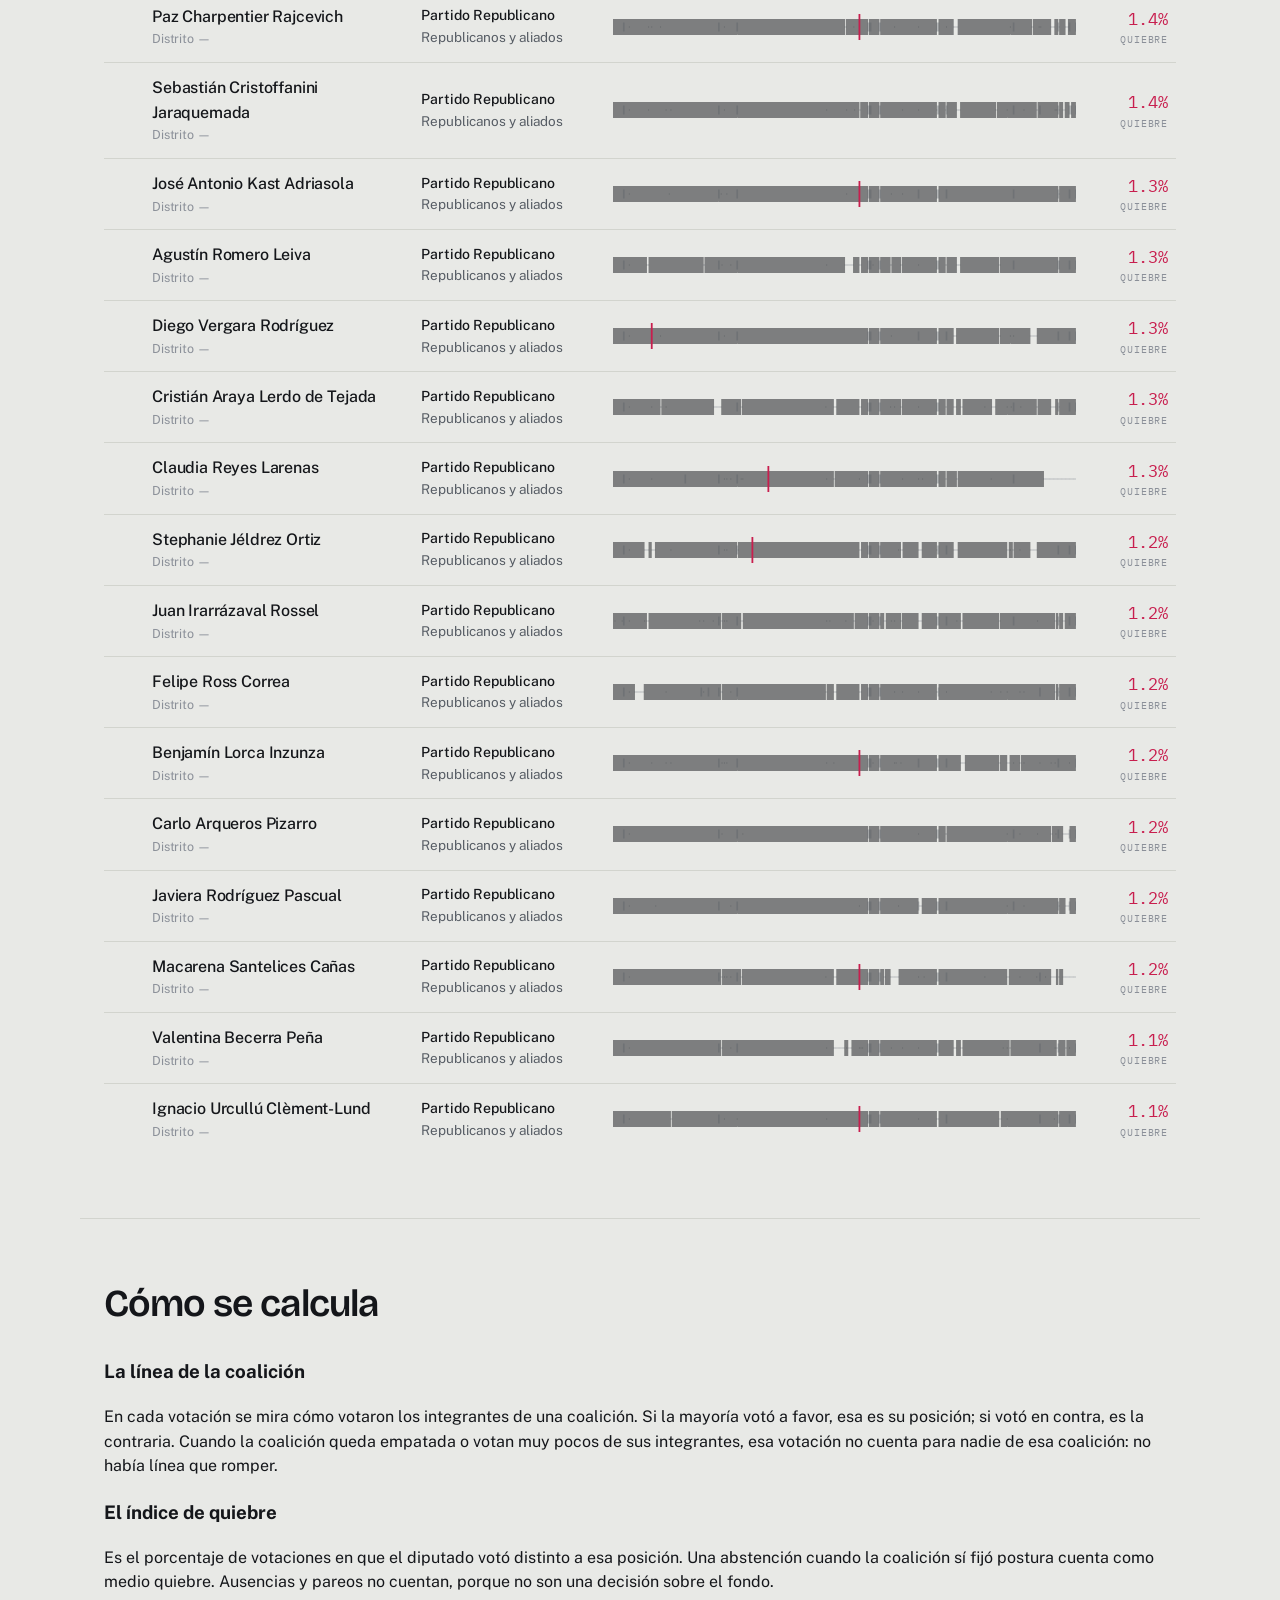
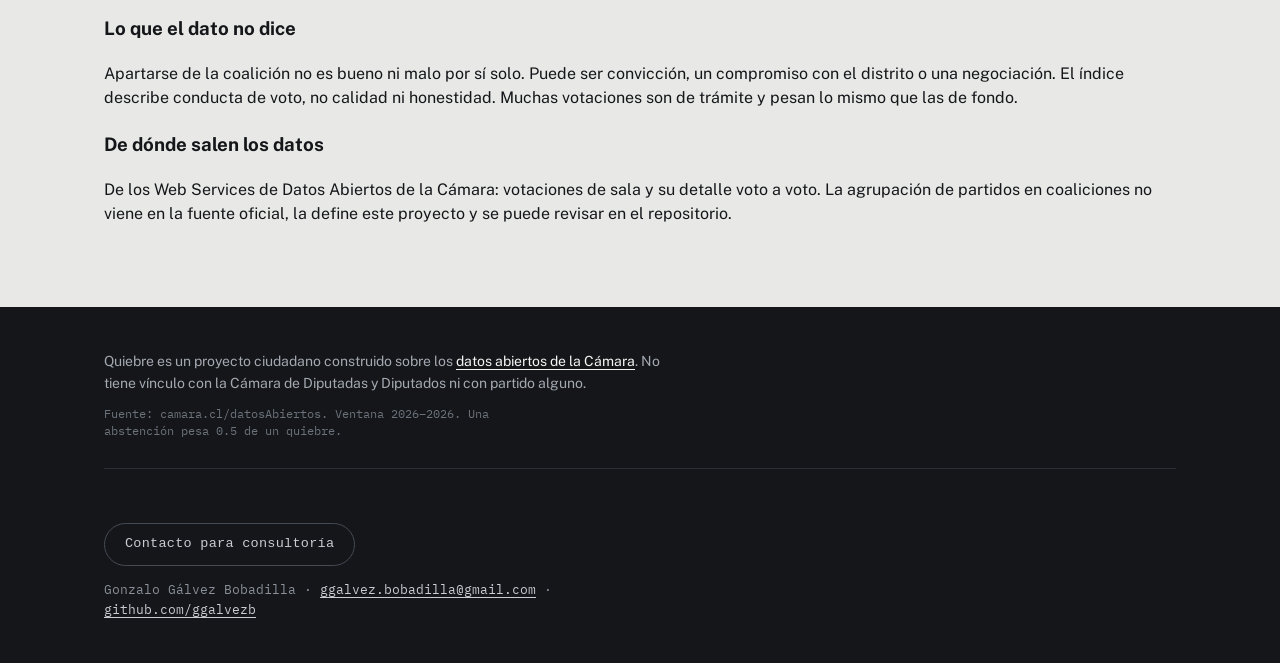
==== commit b1cccffe: "Agregar contacto para consultoria en el pie de pagina Boton mailto mas los datos de contacto visible" ====
--- a/docs/index.html
+++ b/docs/index.html
@@ -133,6 +133,15 @@
       <a href="https://www.camara.cl/transparencia/datosAbiertos.aspx">datos abiertos de la Cámara</a>.
       No tiene vínculo con la Cámara de Diputadas y Diputados ni con partido alguno.</p>
     <p class="pie-meta" id="pie-meta"></p>
+
+    <div class="contacto">
+      <a class="boton-asistencia boton-secundario" href="mailto:ggalvez.bobadilla@gmail.com?subject=Consultor%C3%ADa">Contacto para consultoría</a>
+      <p class="contacto-datos">
+        Gonzalo Gálvez Bobadilla ·
+        <a href="mailto:ggalvez.bobadilla@gmail.com">ggalvez.bobadilla@gmail.com</a> ·
+        <a href="https://www.github.com/ggalvezb">github.com/ggalvezb</a>
+      </p>
+    </div>
   </div>
 </footer>
 
--- a/docs/styles.css
+++ b/docs/styles.css
@@ -494,6 +494,20 @@
 .pie p { max-width: 62ch; margin: 0 0 10px; }
 .pie a { color: var(--panel); }
 .pie-meta { font-family: var(--dato); font-size: 11.5px; color: #6c727b; }
+
+.contacto {
+  margin-top: 28px;
+  padding-top: 28px;
+  border-top: 1px solid #2b2f36;
+}
+.pie .contacto-datos {
+  margin: 14px 0 0;
+  font-family: var(--dato);
+  font-size: 12.5px;
+  color: #8b909a;
+}
+.contacto-datos a { color: #c9ccd2; }
+.contacto-datos a:hover { color: var(--quiebre); }
 
 /* --------------------------------------------------------------- movil */
 
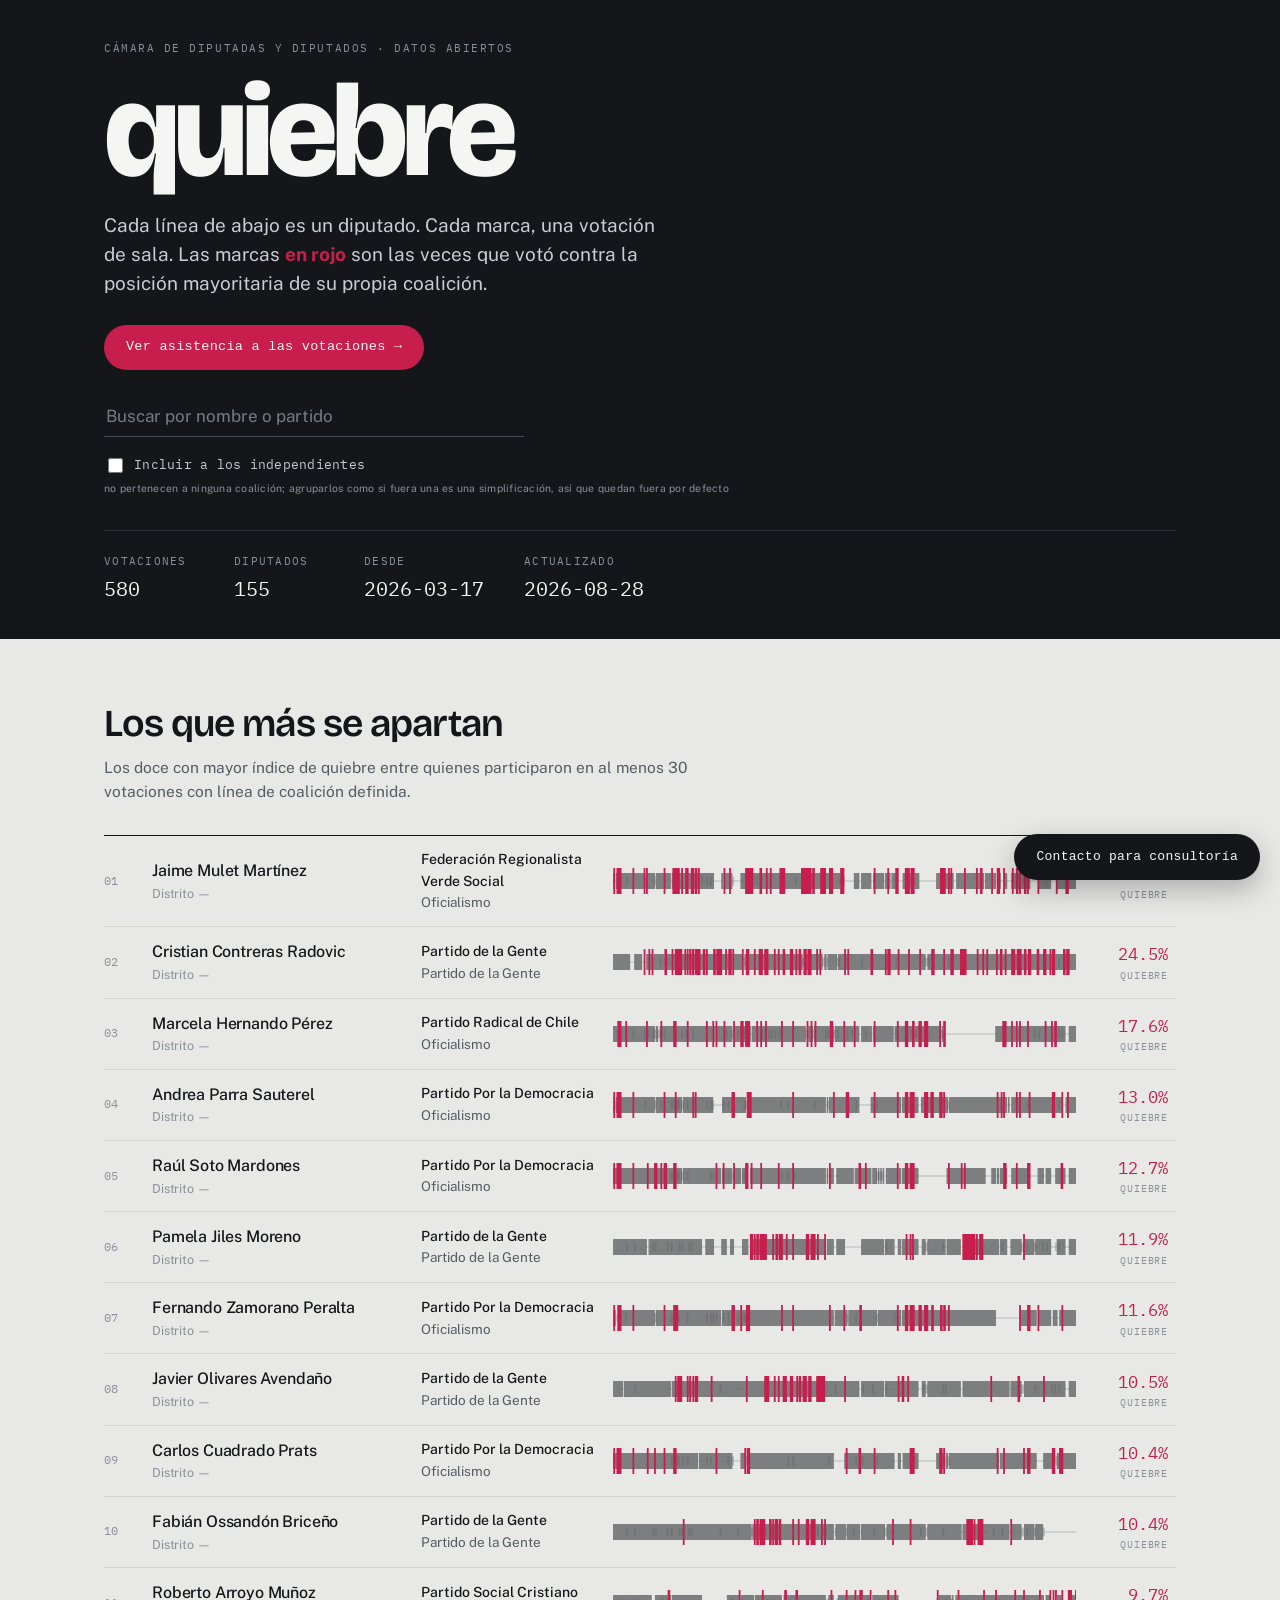
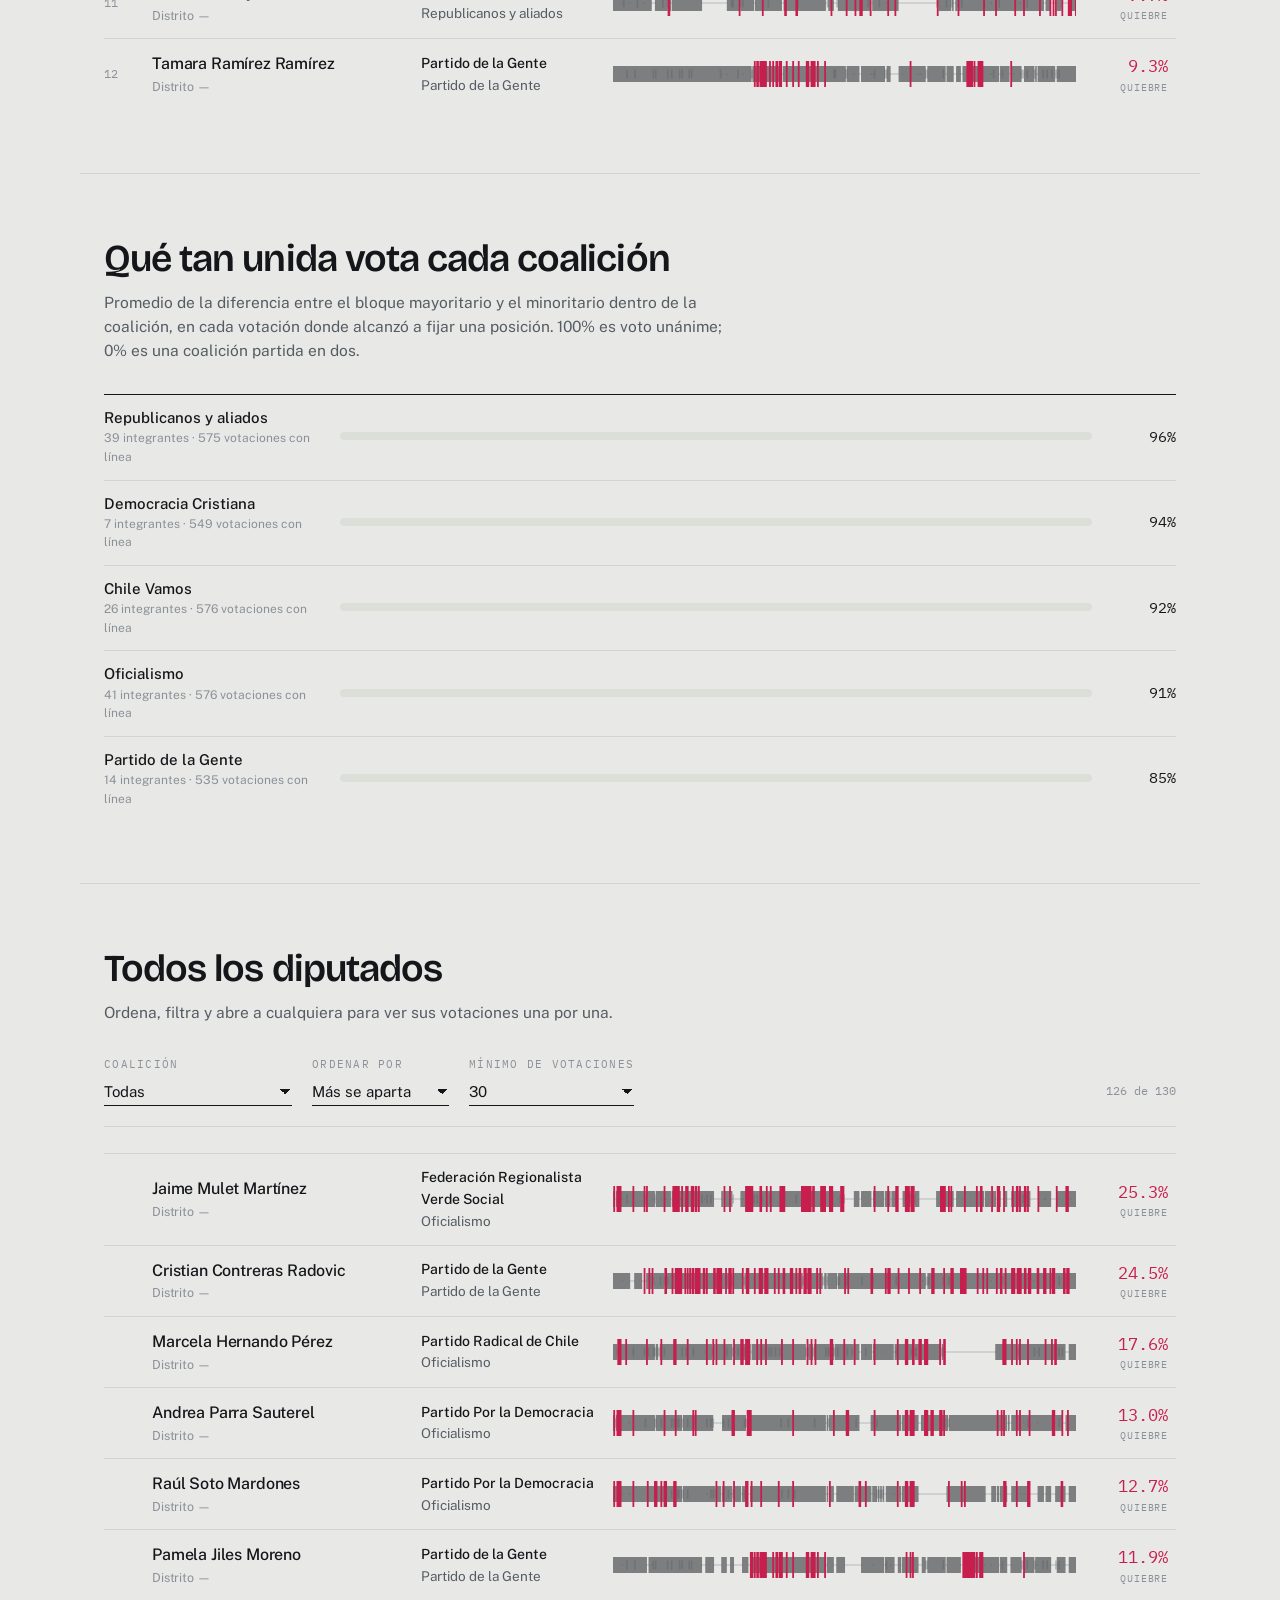
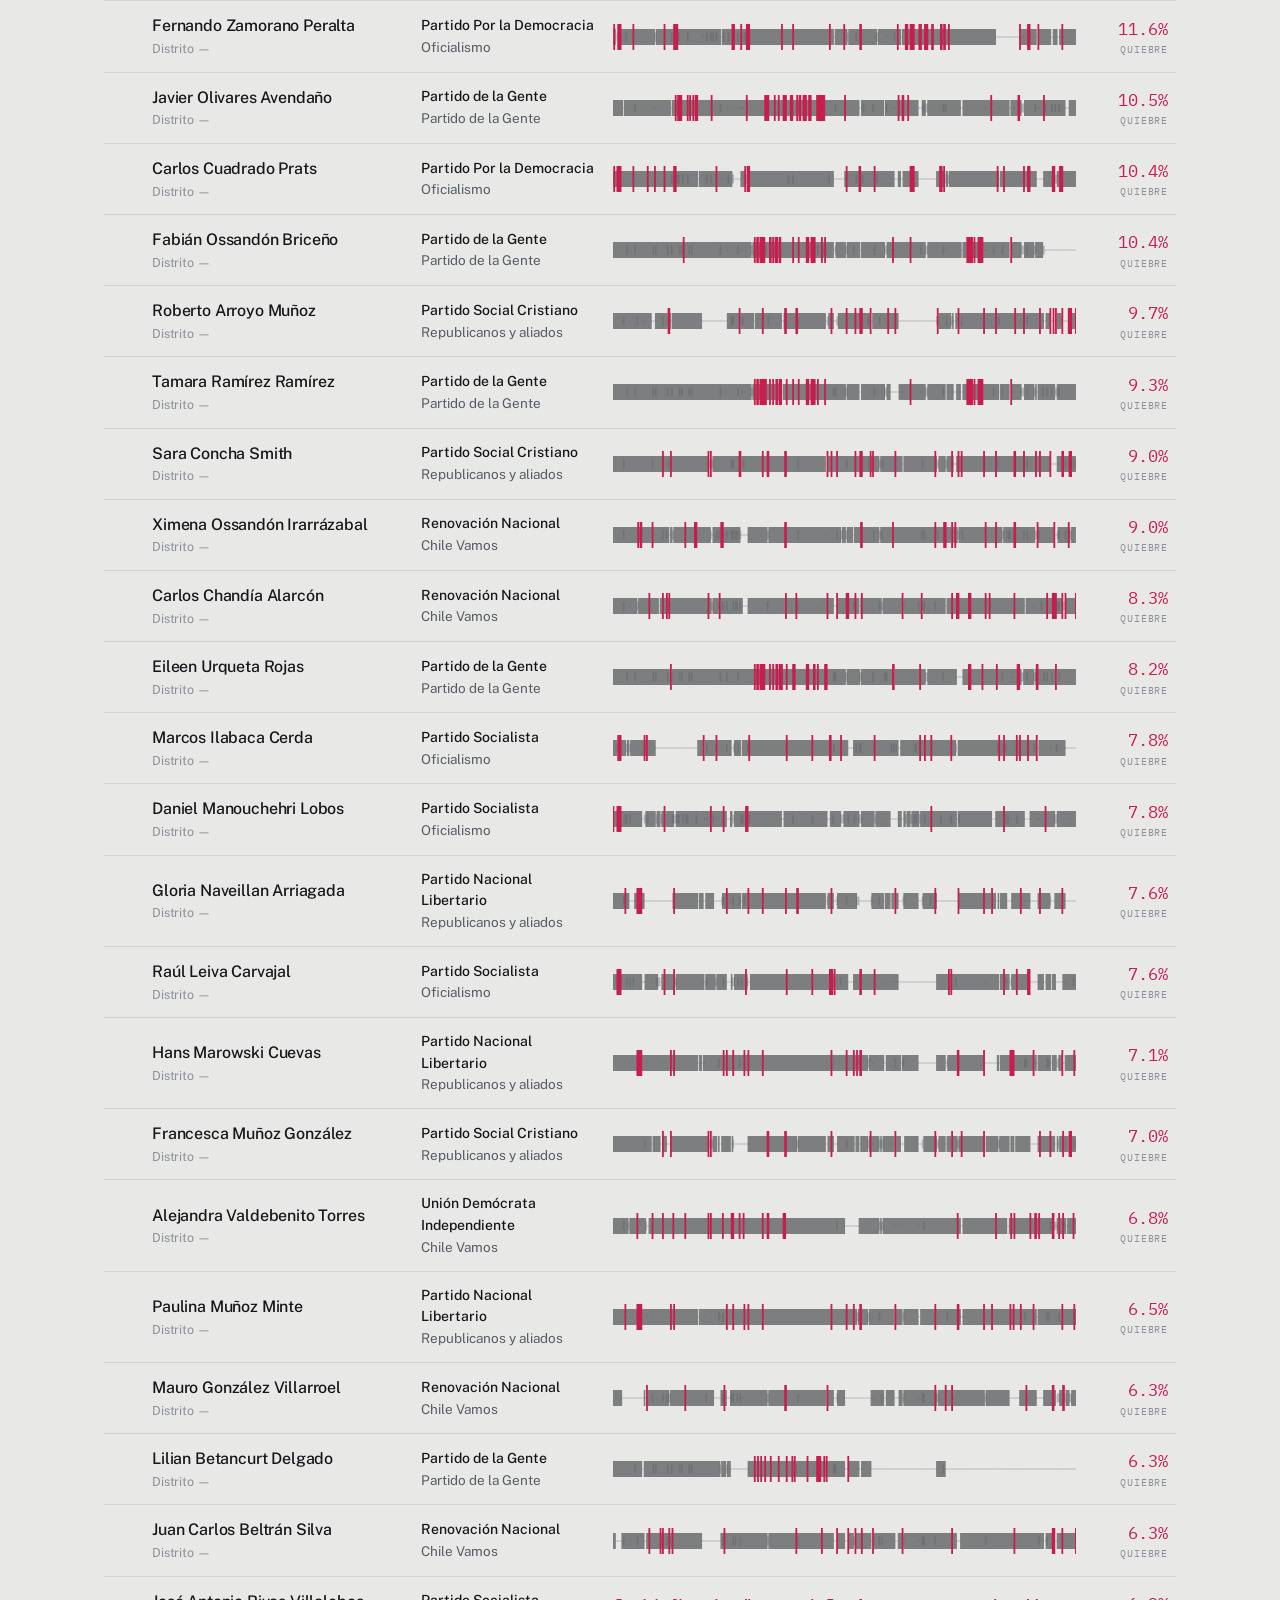
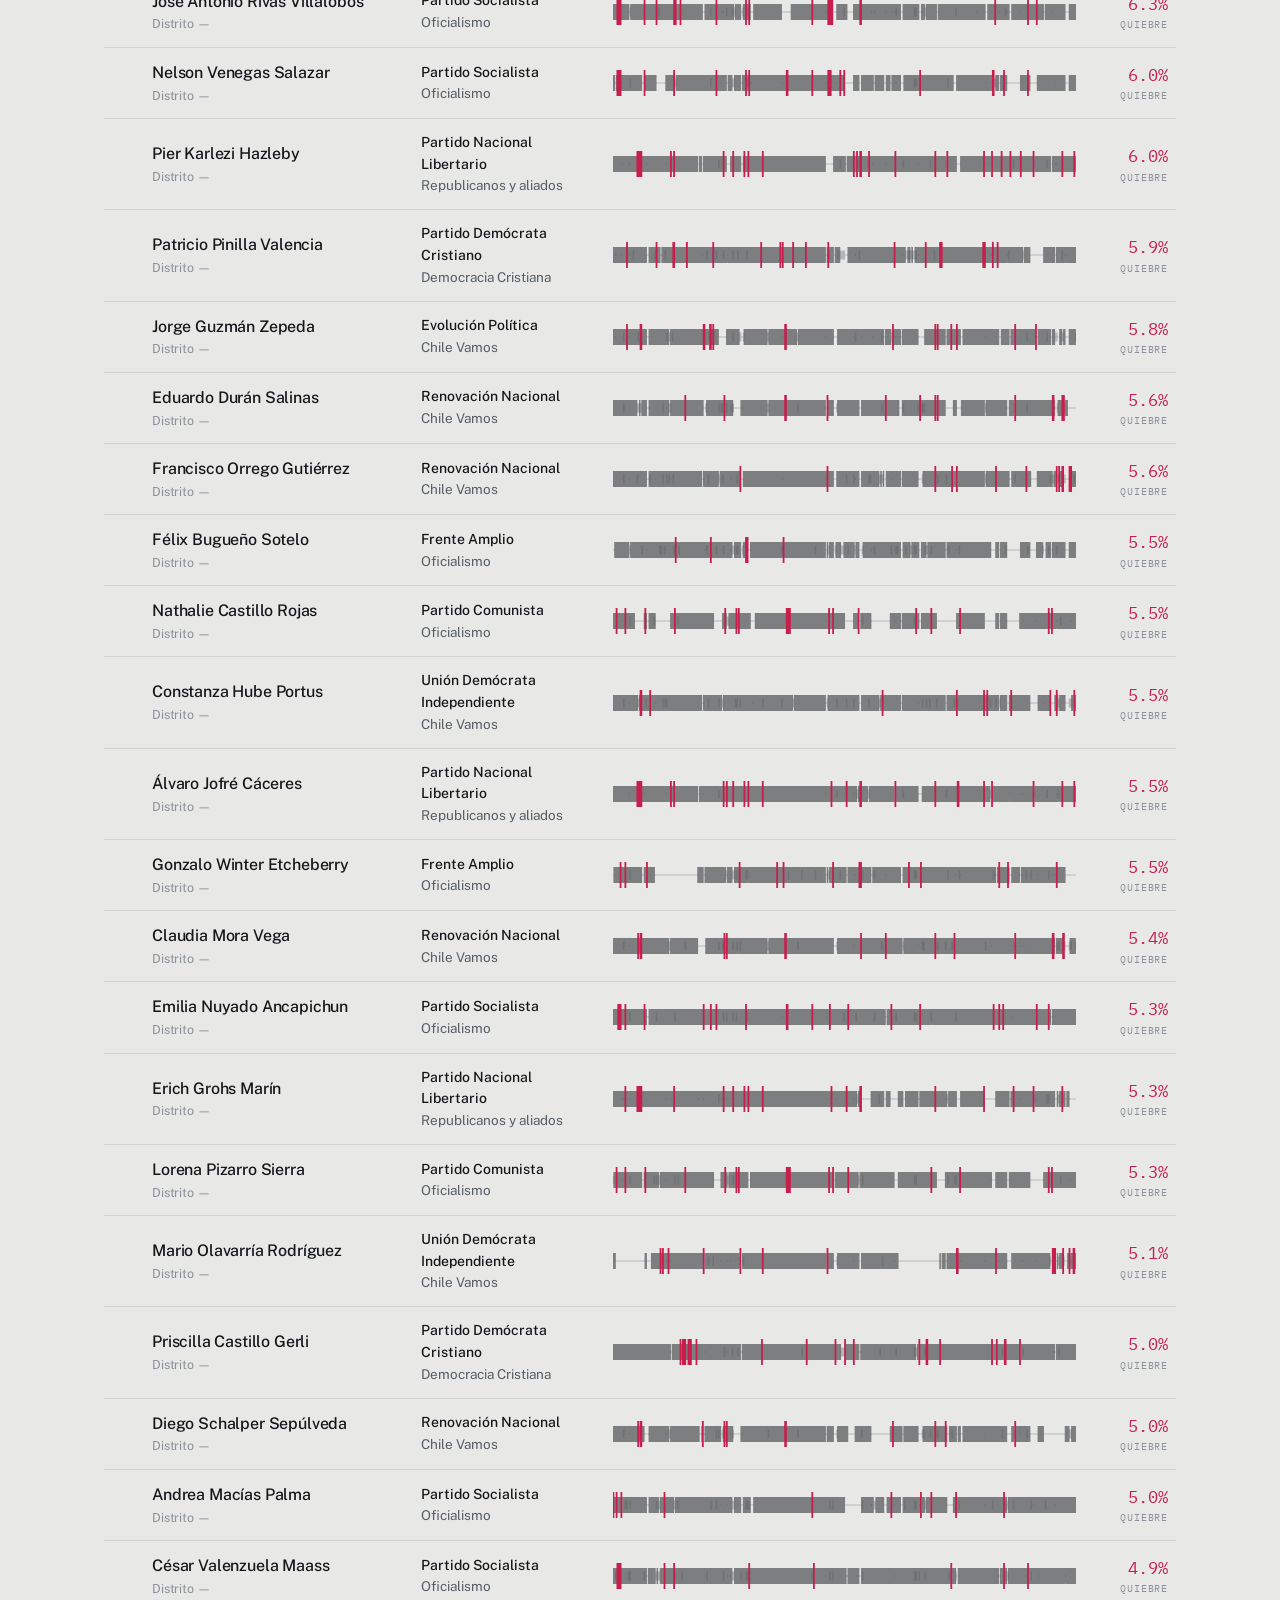
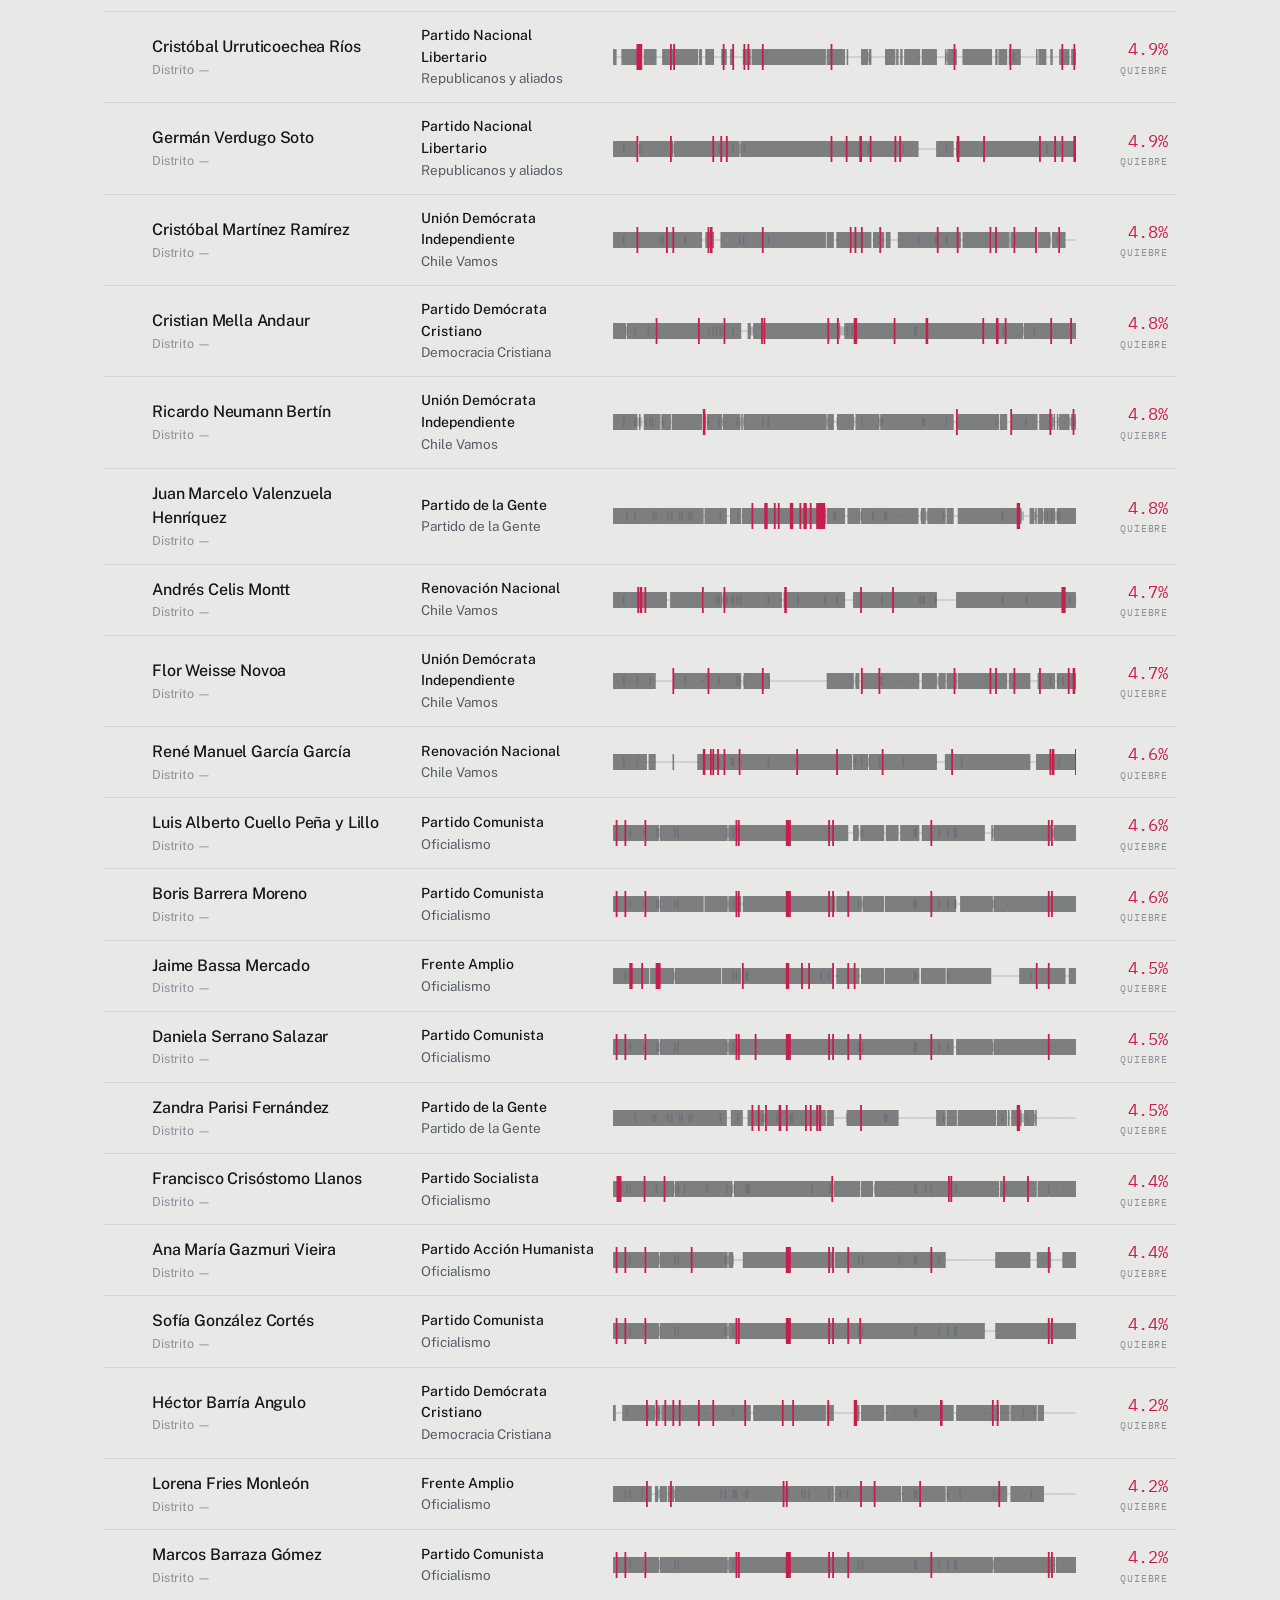
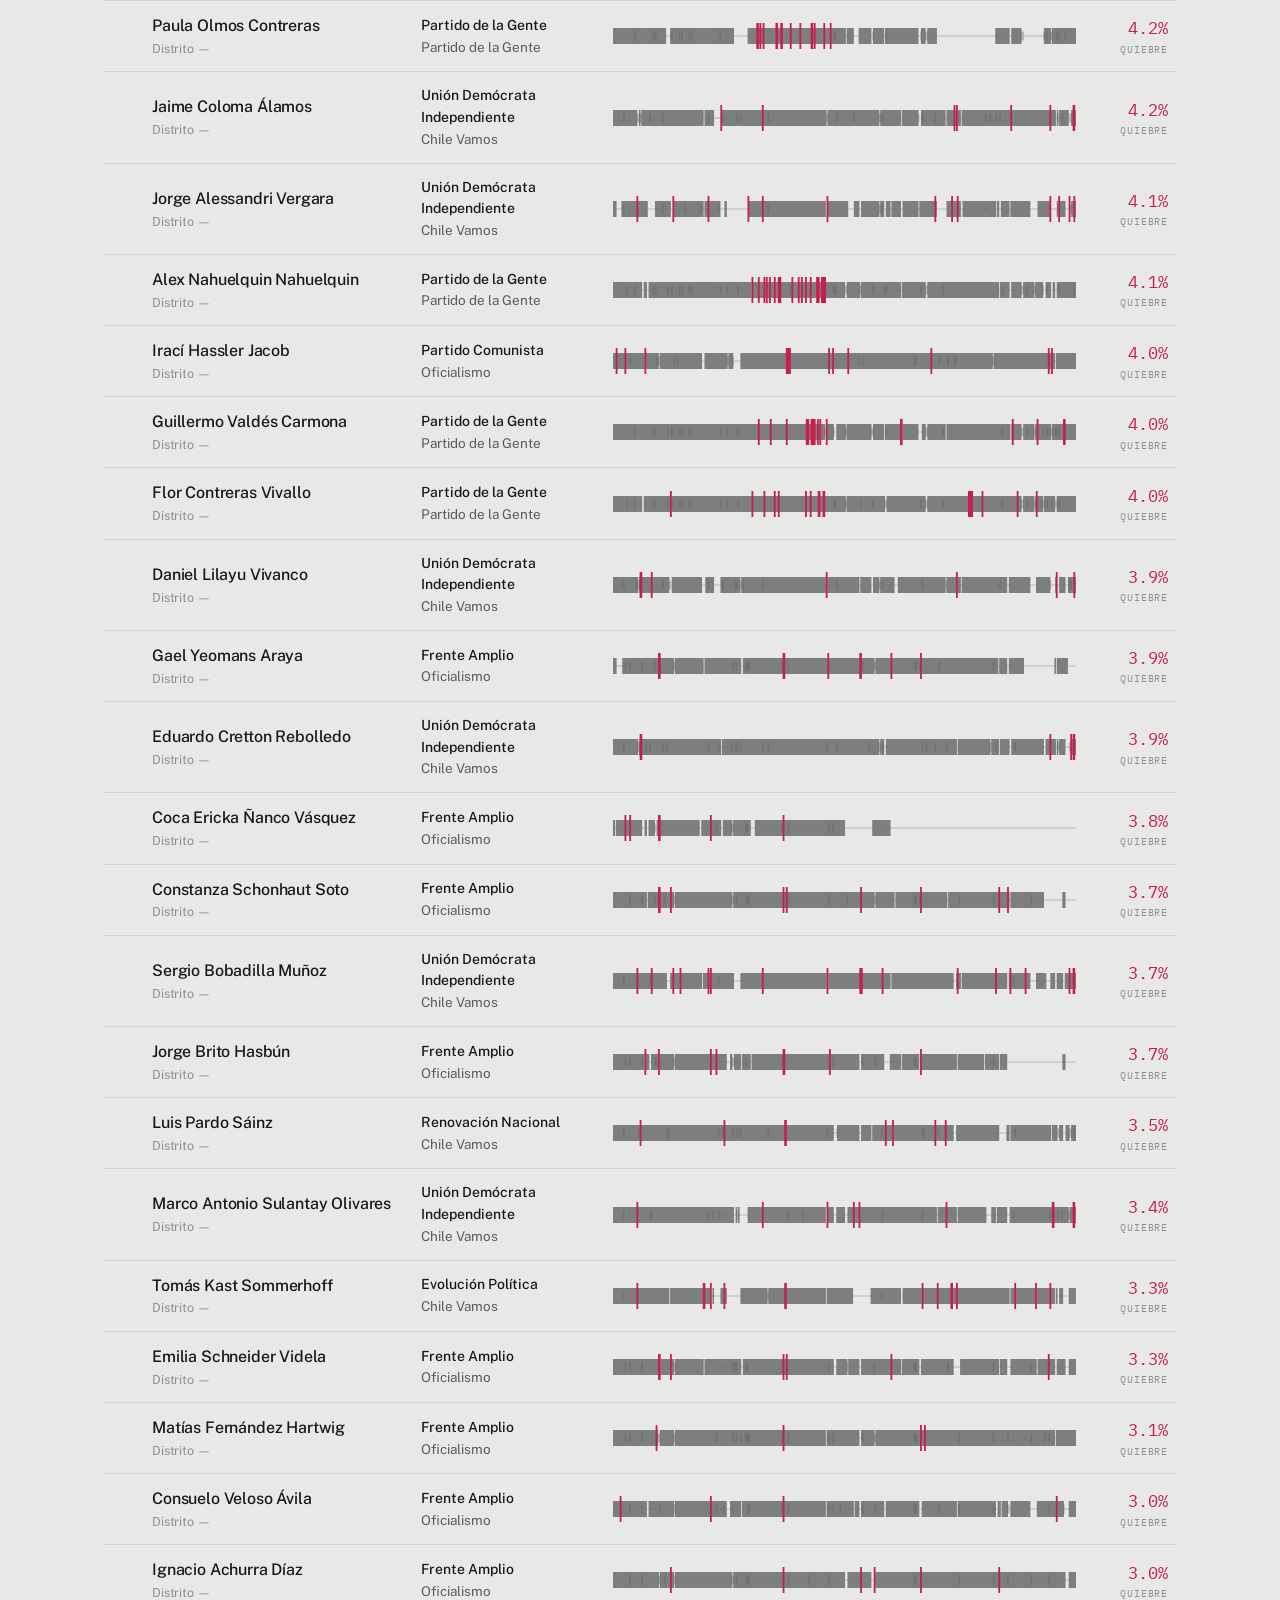
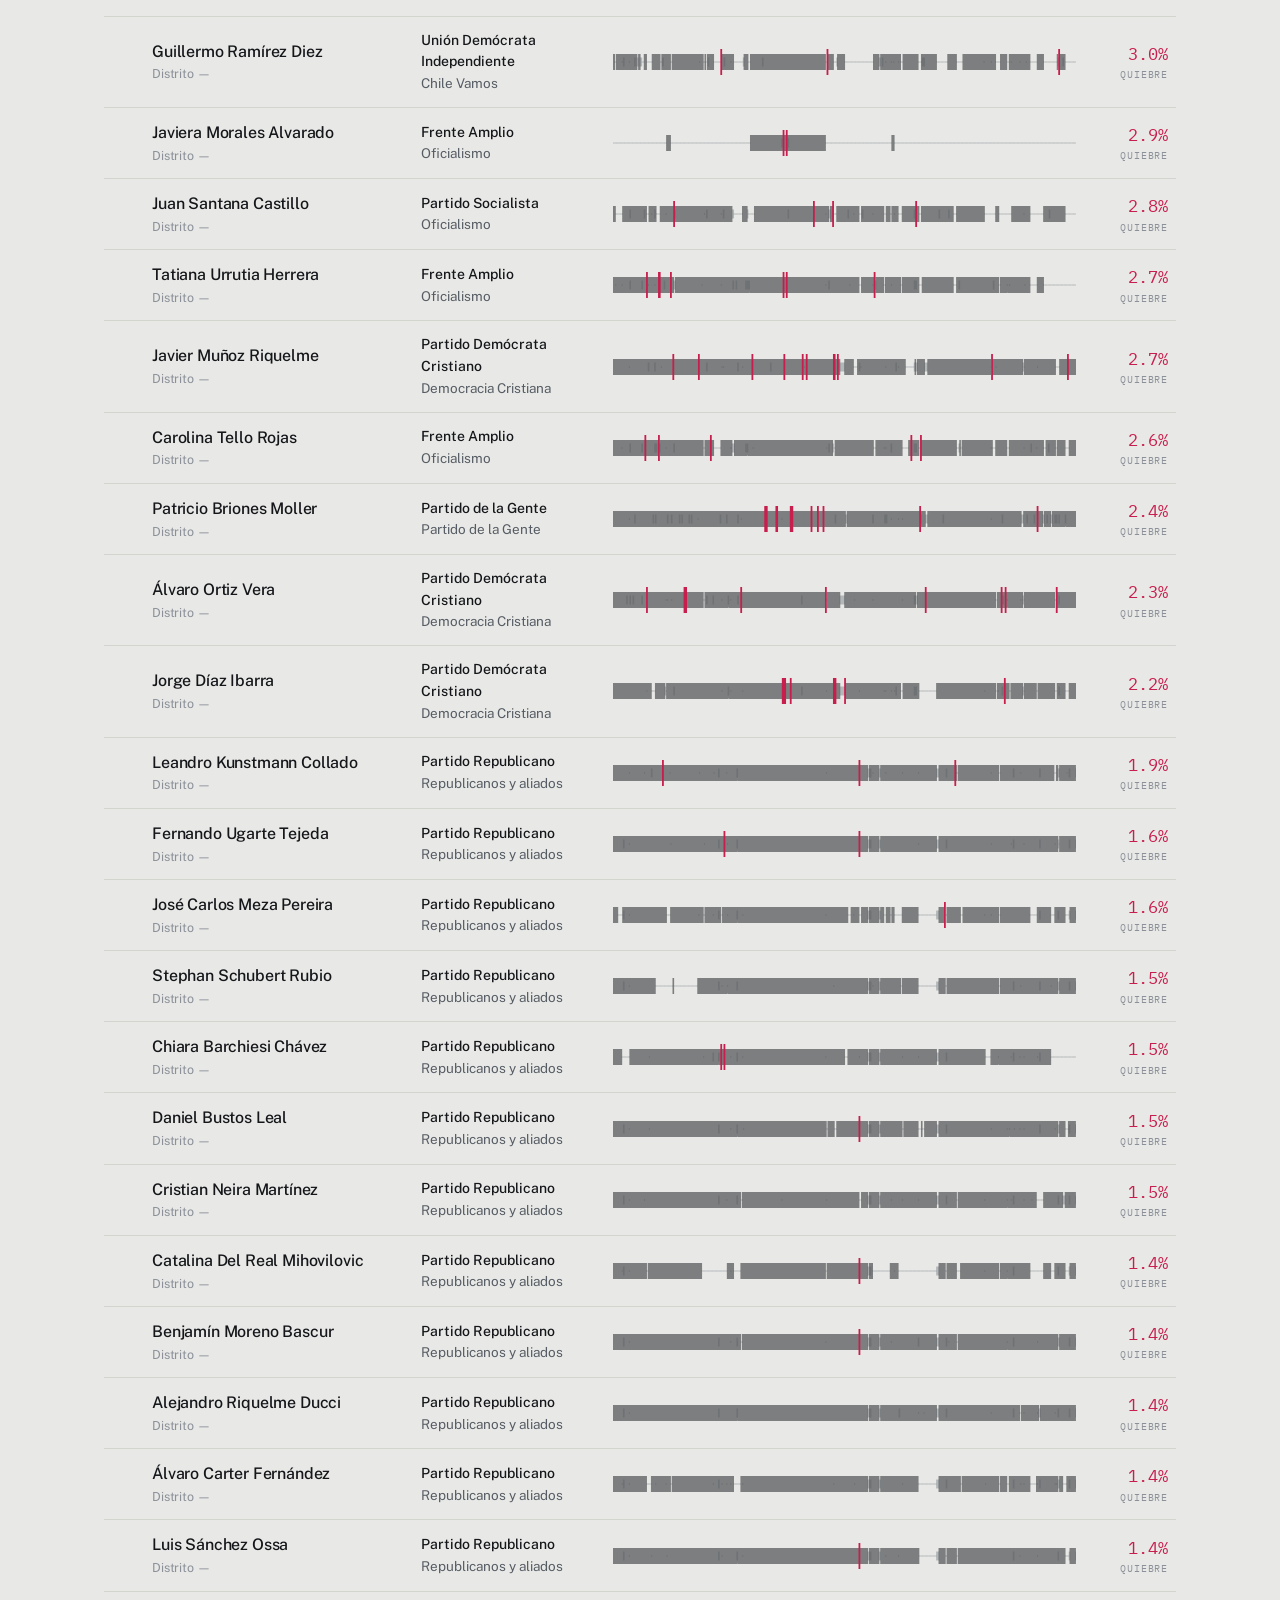
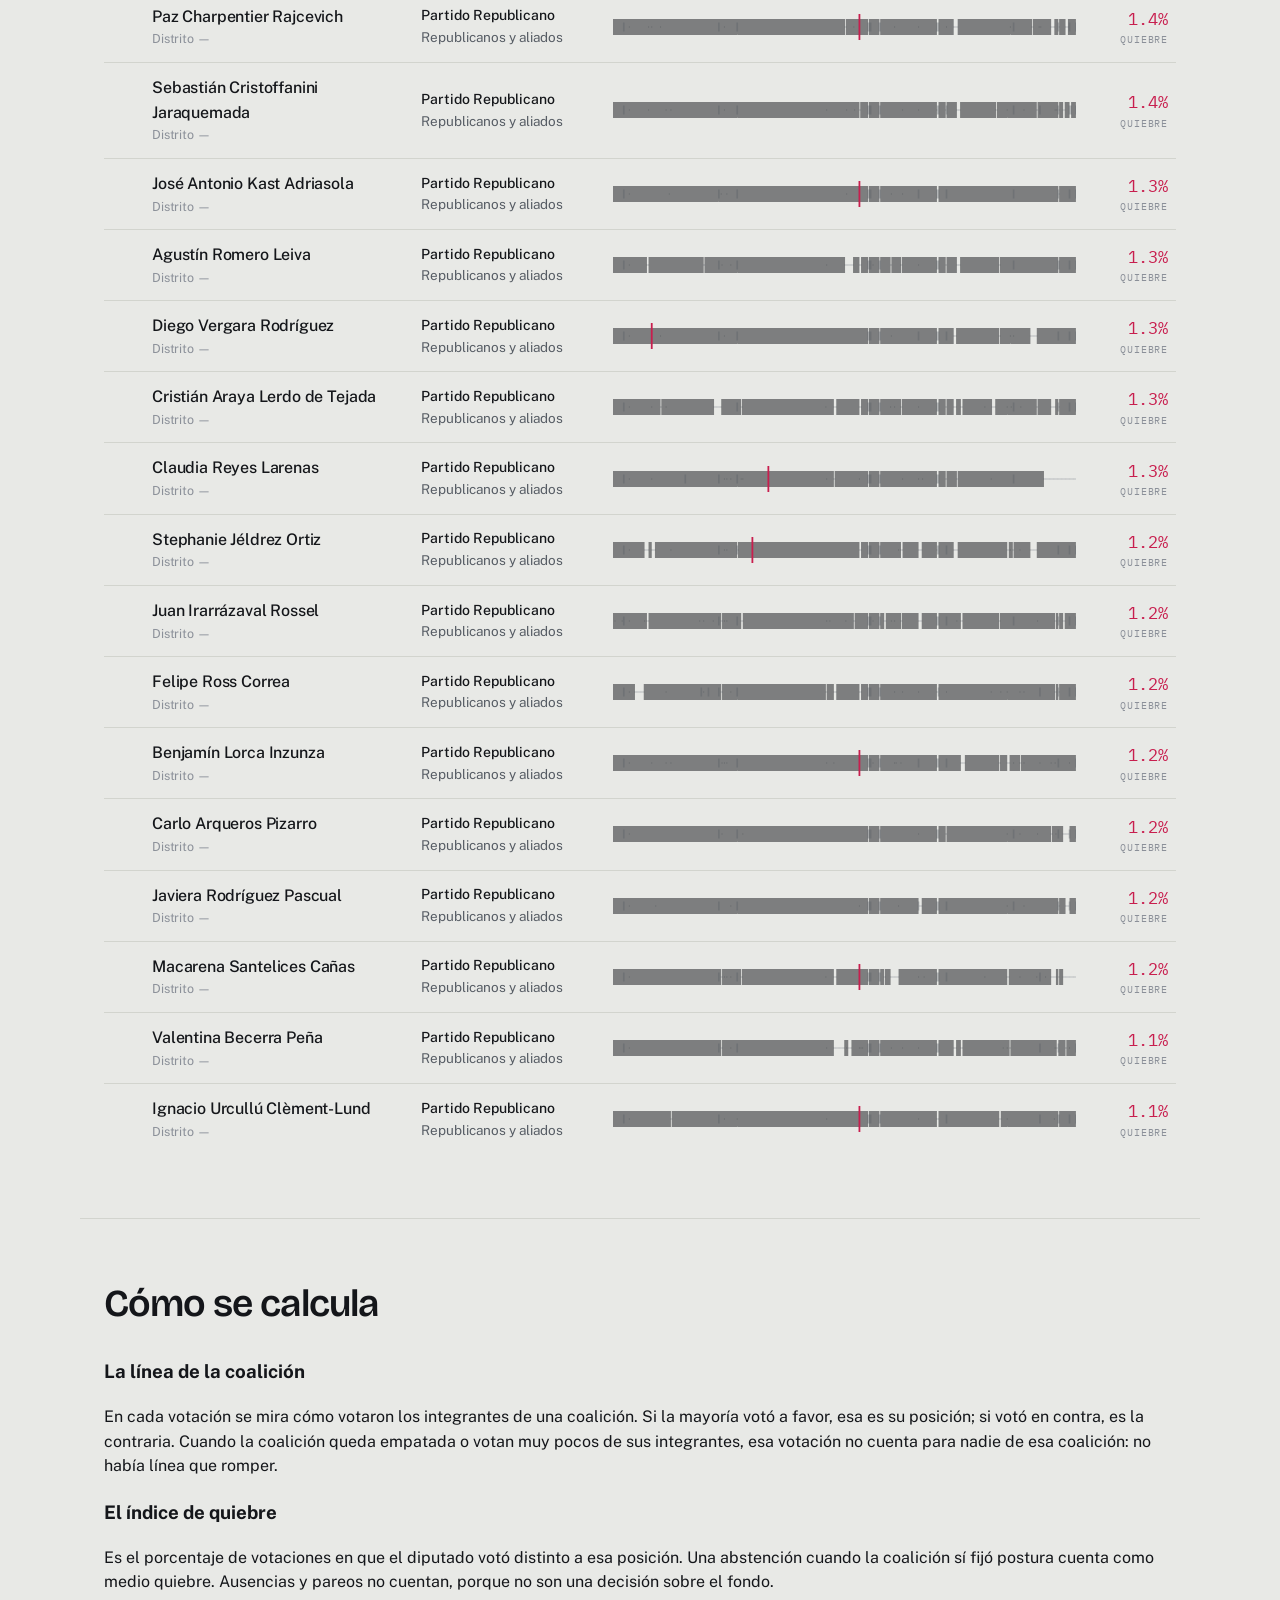
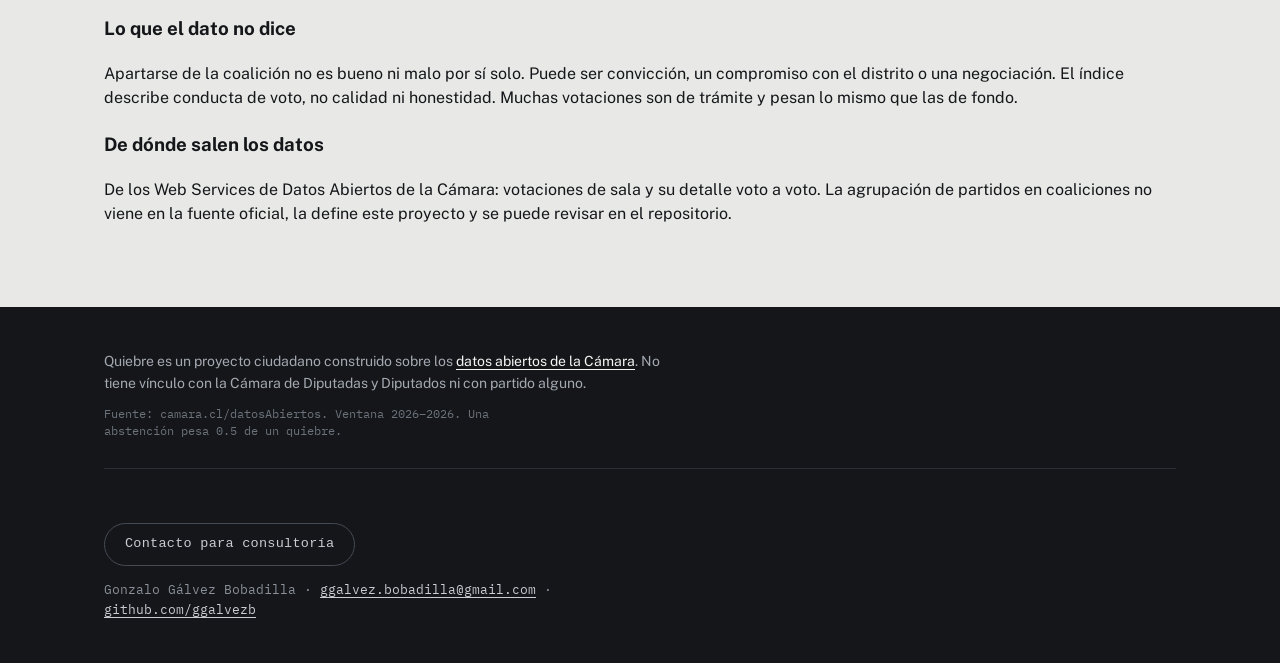
==== commit 13e4d818: "Agregar boton flotante de contacto El bloque del pie de pagina quedaba muy abajo para que alguien lo" ====
--- a/docs/index.html
+++ b/docs/index.html
@@ -150,6 +150,8 @@
   <div id="ficha-cuerpo"></div>
 </dialog>
 
+<a class="flotante-contacto" href="mailto:ggalvez.bobadilla@gmail.com?subject=Consultor%C3%ADa">Contacto para consultoría</a>
+
 <script src="app.js"></script>
 </body>
 </html>
--- a/docs/styles.css
+++ b/docs/styles.css
@@ -508,6 +508,38 @@
 }
 .contacto-datos a { color: #c9ccd2; }
 .contacto-datos a:hover { color: var(--quiebre); }
+
+.flotante-contacto {
+  position: fixed;
+  right: 20px;
+  bottom: 20px;
+  z-index: 15;
+  display: inline-flex;
+  align-items: center;
+  padding: 13px 22px;
+  border-radius: 99px;
+  background: var(--tinta);
+  color: var(--panel);
+  font-family: var(--dato);
+  font-size: 13px;
+  font-weight: 500;
+  letter-spacing: 0.02em;
+  text-decoration: none;
+  box-shadow: 0 10px 28px rgba(20, 22, 26, 0.28);
+  transition: background 0.14s ease, transform 0.14s ease;
+}
+.flotante-contacto:hover {
+  background: var(--quiebre);
+  color: var(--panel);
+  transform: translateY(-2px);
+}
+
+@media (max-width: 640px) {
+  .flotante-contacto {
+    right: 14px; bottom: 14px;
+    padding: 11px 16px; font-size: 12px;
+  }
+}
 
 /* --------------------------------------------------------------- movil */
 
